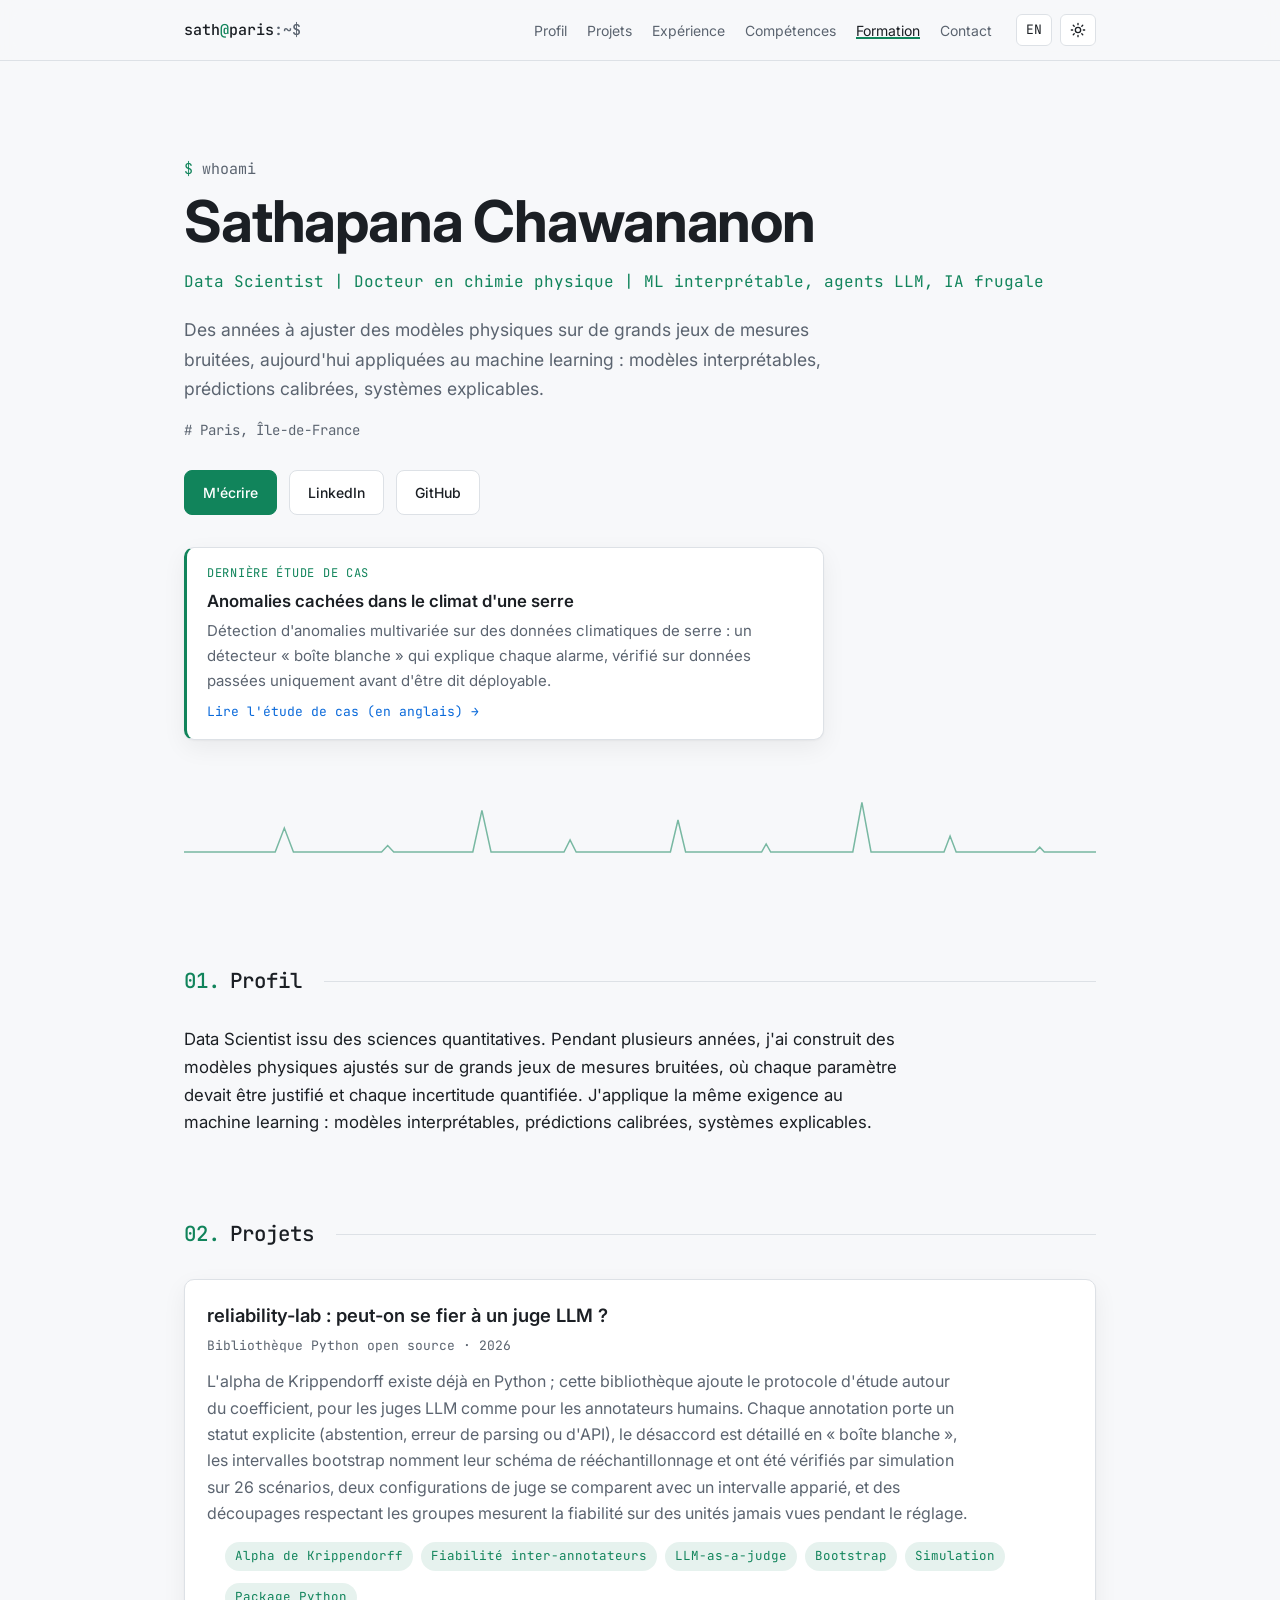
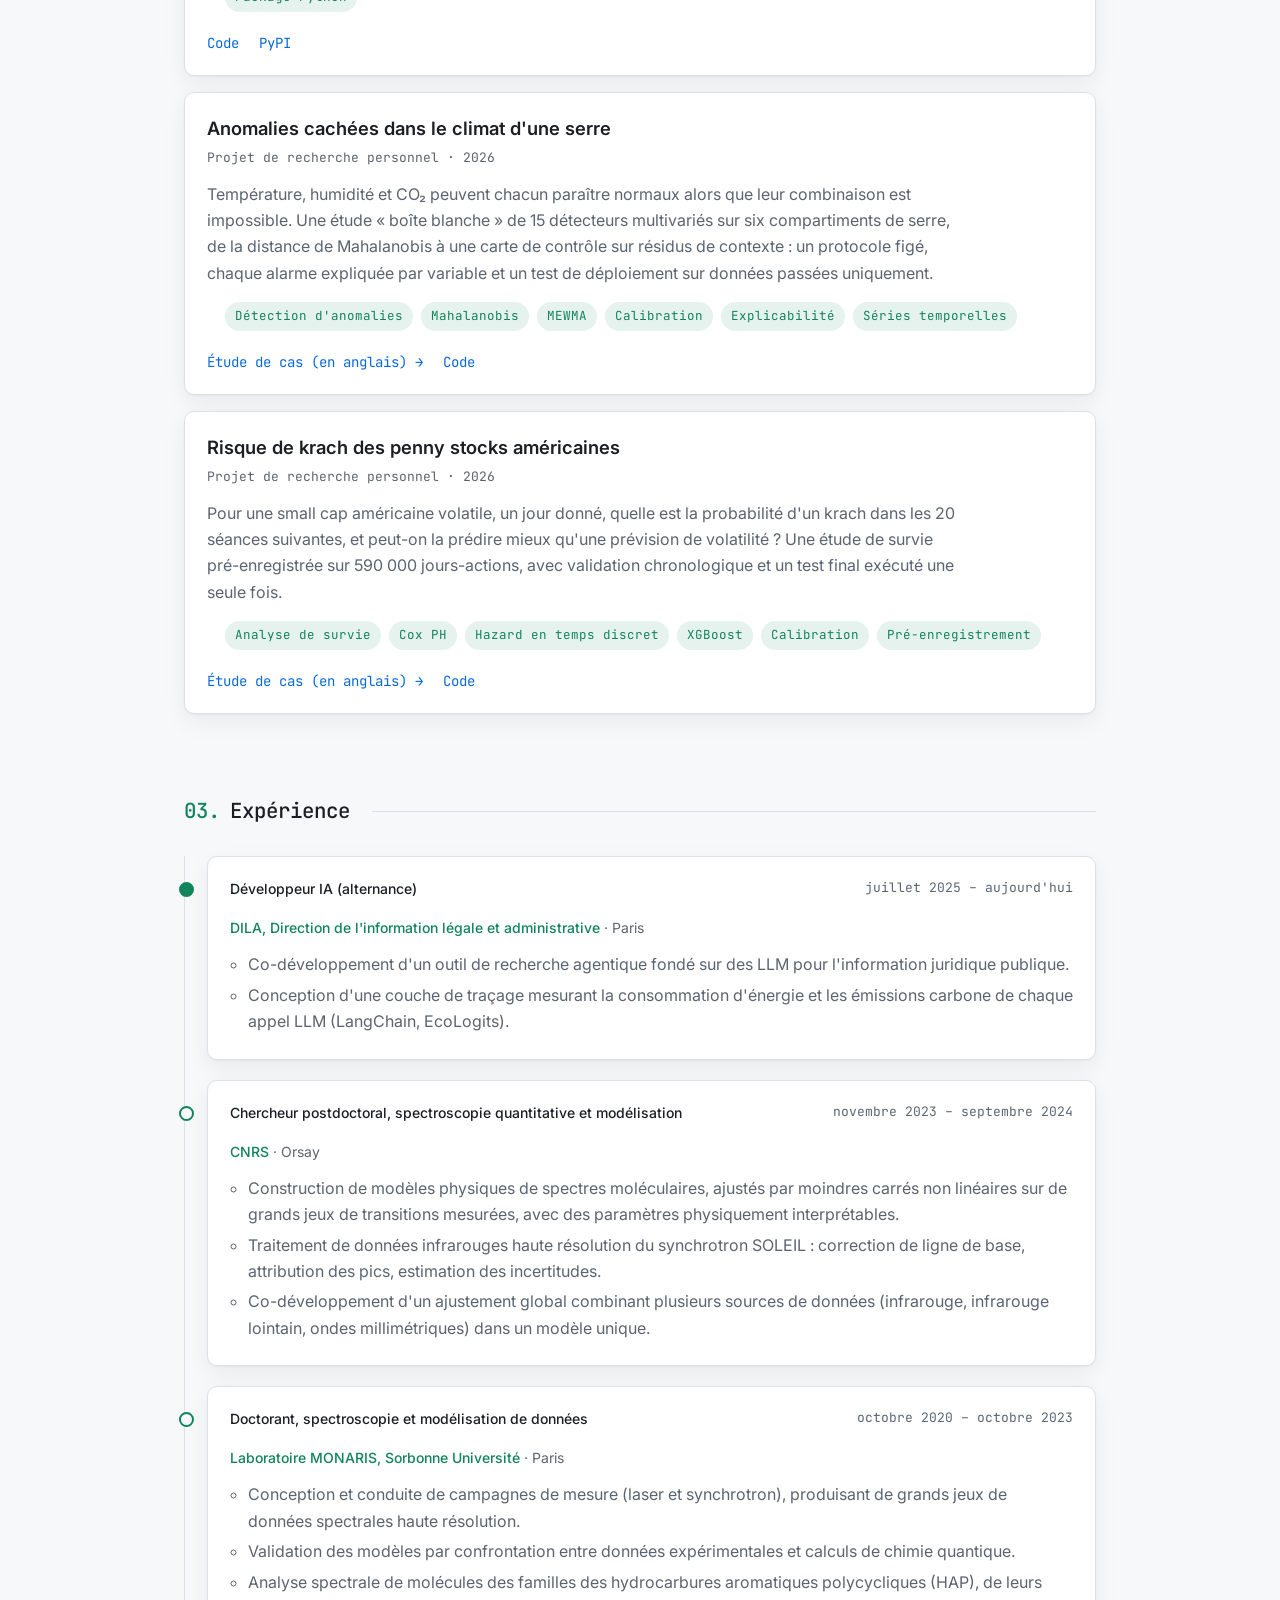
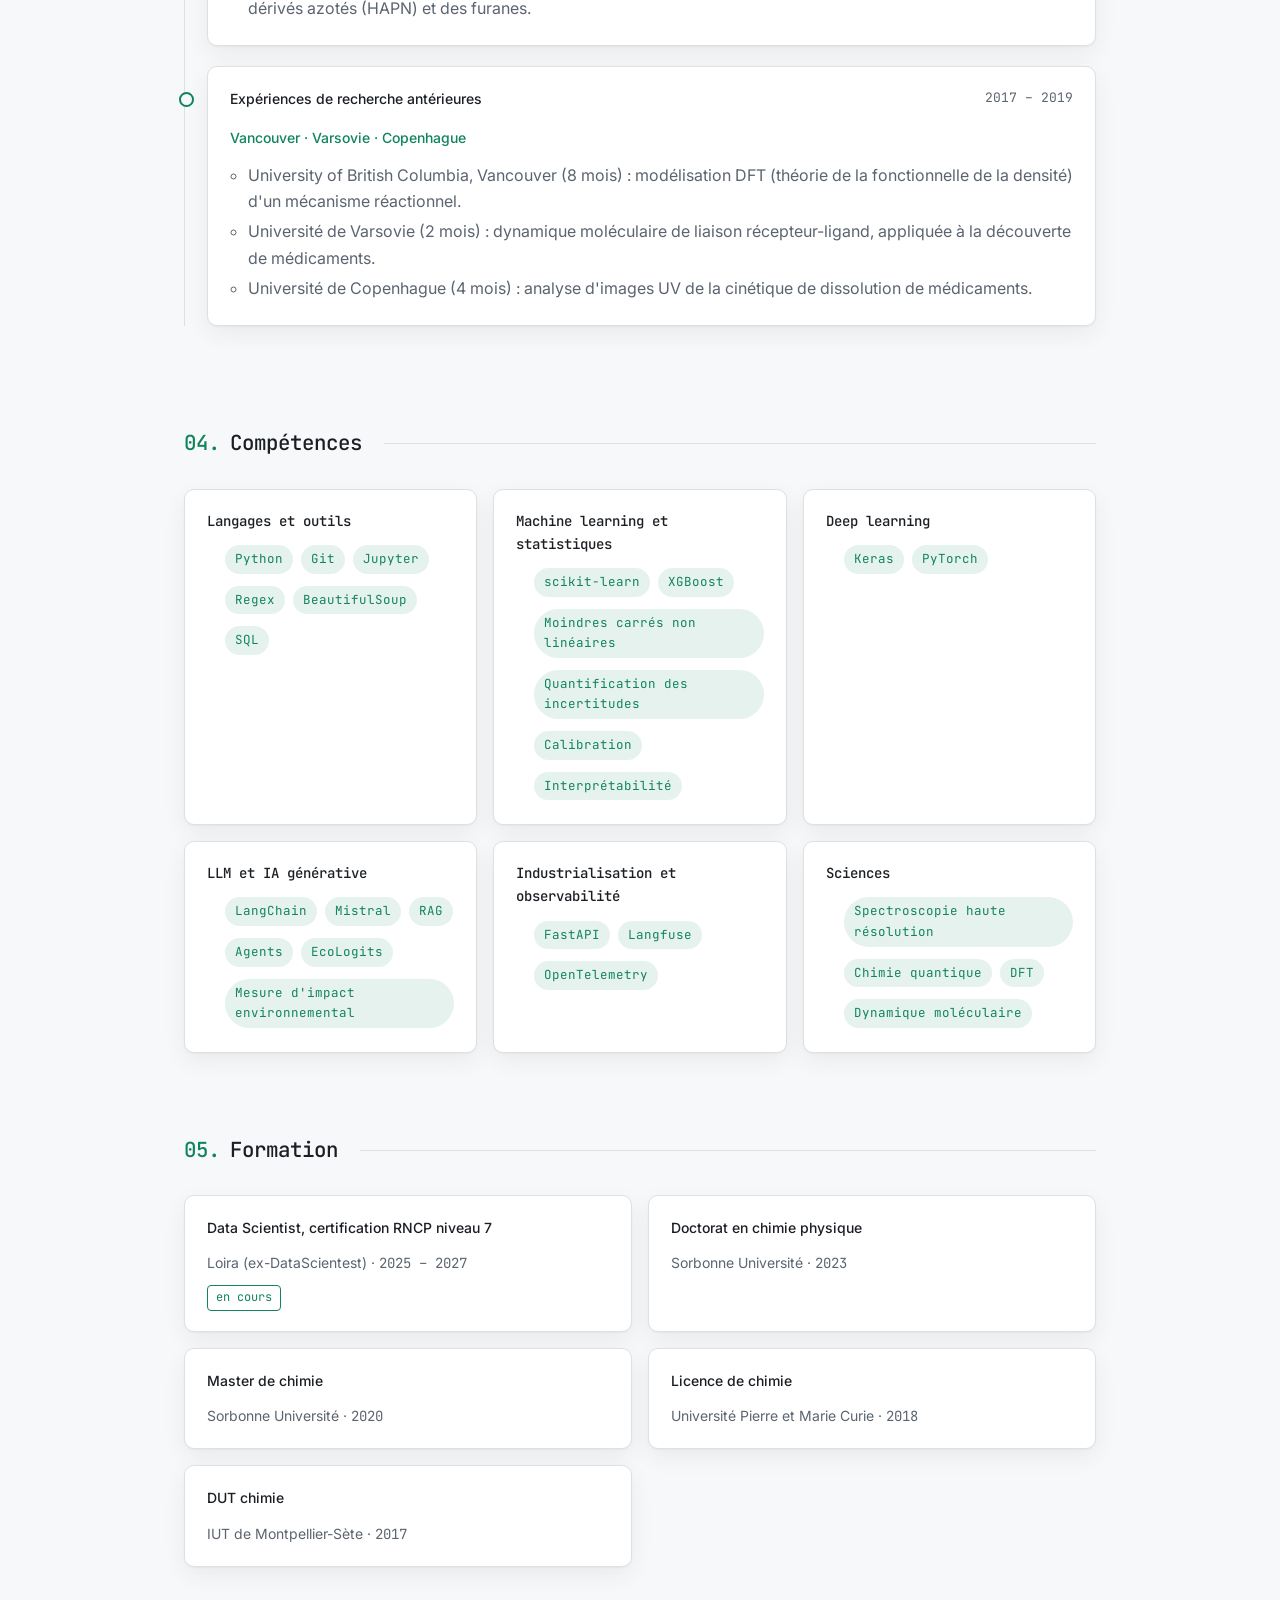
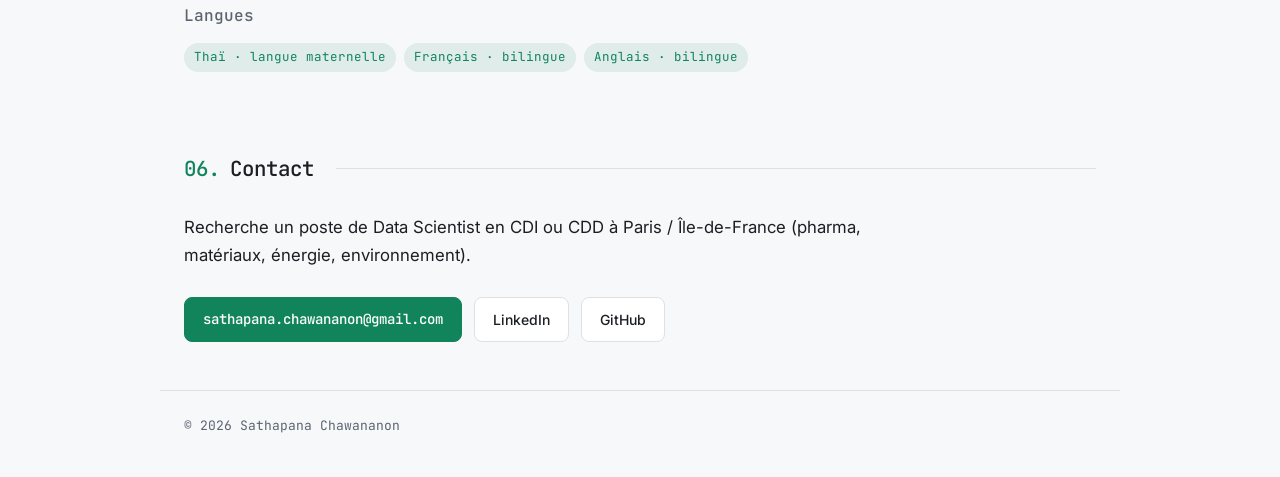
==== fr/index.html @ d1e232a7 "Make portfolio content crawlable Move English and French portfolio content into static HTML pages, a" ====
<!doctype html>
<html lang="fr">
<head>
  <!-- Google tag (gtag.js) -->
  <script async src="https://www.googletagmanager.com/gtag/js?id=G-58VS90ZMV5"></script>
  <script>
    window.dataLayer = window.dataLayer || [];
    function gtag(){dataLayer.push(arguments);}
    gtag('js', new Date());
    gtag('config', 'G-58VS90ZMV5');
  </script>
  <meta charset="utf-8">
  <meta name="viewport" content="width=device-width, initial-scale=1">
  <title>Sathapana Chawananon</title>
  <meta name="description" content="Sathapana Chawananon : Data Scientist, docteur en chimie physique. ML interprétable, agents LLM, IA frugale. Paris, France.">
  <link rel="canonical" href="https://sathapana.github.io/fr/">
  <link rel="alternate" hreflang="en" href="https://sathapana.github.io/">
  <link rel="alternate" hreflang="fr" href="https://sathapana.github.io/fr/">
  <link rel="alternate" hreflang="x-default" href="https://sathapana.github.io/">
  <meta property="og:type" content="profile">
  <meta property="og:site_name" content="Sathapana Chawananon">
  <meta property="og:title" content="Sathapana Chawananon · Data Scientist">
  <meta property="og:description" content="Sathapana Chawananon : Data Scientist, docteur en chimie physique. ML interprétable, agents LLM, IA frugale. Paris, France.">
  <meta property="og:url" content="https://sathapana.github.io/fr/">
  <meta property="og:locale" content="fr_FR">
  <meta property="og:locale:alternate" content="en_US">
  <meta name="twitter:card" content="summary">
  <script type="application/ld+json">
  {
    "@context": "https://schema.org",
    "@type": "Person",
    "name": "Sathapana Chawananon",
    "jobTitle": "Data Scientist",
    "url": "https://sathapana.github.io/",
    "email": "mailto:sathapana.chawananon@gmail.com",
    "address": { "@type": "PostalAddress", "addressLocality": "Paris", "addressRegion": "Île-de-France", "addressCountry": "FR" },
    "alumniOf": { "@type": "CollegeOrUniversity", "name": "Sorbonne University" },
    "knowsLanguage": ["th", "fr", "en"],
    "knowsAbout": ["Interpretable machine learning", "LLM agents", "Green AI", "Anomaly detection", "Survival analysis", "Uncertainty quantification", "High-resolution spectroscopy"],
    "sameAs": ["https://www.linkedin.com/in/sathapana-chawananon", "https://github.com/Sathapana"]
  }
  </script>
  <link rel="preconnect" href="https://fonts.googleapis.com">
  <link rel="preconnect" href="https://fonts.gstatic.com" crossorigin>
  <link href="https://fonts.googleapis.com/css2?family=Inter:wght@400;500;600;700&family=JetBrains+Mono:wght@400;500&display=swap" rel="stylesheet">
  <link rel="stylesheet" href="../assets/css/style.css">
  <script>
    // Apply the saved theme before first paint to avoid a flash.
    try { var t = localStorage.getItem("theme"); if (t) document.documentElement.dataset.theme = t; } catch (e) {}
  </script>
</head>
<body>
  <header class="topbar">
    <nav class="nav container">
      <a class="brand mono" href="#top">sath<span class="accent">@</span>paris<span class="dim">:~$</span></a>
      <ul class="nav-links">
        <li><a href="#about">Profil</a></li>
        <li><a href="#projects">Projets</a></li>
        <li><a href="#experience">Expérience</a></li>
        <li><a href="#skills">Compétences</a></li>
        <li><a href="#education">Formation</a></li>
        <li><a href="#contact">Contact</a></li>
      </ul>
      <div class="toggles">
        <a class="toggle mono" id="lang-toggle" href="../" hreflang="en" lang="en" aria-label="Switch to English">EN</a>
        <button class="toggle" id="theme-toggle" type="button" aria-label="Changer de thème de couleur">
          <svg class="icon-sun" viewBox="0 0 24 24" aria-hidden="true"><circle cx="12" cy="12" r="4"/><path d="M12 2v2M12 20v2M4.9 4.9l1.4 1.4M17.7 17.7l1.4 1.4M2 12h2M20 12h2M4.9 19.1l1.4-1.4M17.7 6.3l1.4-1.4"/></svg>
          <svg class="icon-moon" viewBox="0 0 24 24" aria-hidden="true"><path d="M21 12.8A9 9 0 1 1 11.2 3a7 7 0 0 0 9.8 9.8z"/></svg>
        </button>
      </div>
    </nav>
  </header>

  <main id="top">
    <section class="hero container">
      <p class="prompt mono"><span class="accent">$</span> whoami</p>
      <h1>Sathapana Chawananon</h1>
      <p class="headline mono">Data Scientist | Docteur en chimie physique | ML interprétable, agents LLM, IA frugale</p>
      <p class="pitch">Des années à ajuster des modèles physiques sur de grands jeux de mesures bruitées, aujourd'hui appliquées au machine learning : modèles interprétables, prédictions calibrées, systèmes explicables.</p>
      <p class="location mono"><span class="dim">#</span> <span>Paris, Île-de-France</span></p>
      <div class="cta">
        <a class="btn btn-primary" href="mailto:sathapana.chawananon@gmail.com">M'écrire</a>
        <a class="btn" href="https://www.linkedin.com/in/sathapana-chawananon" target="_blank" rel="noopener">LinkedIn</a>
        <a class="btn" href="https://github.com/Sathapana" target="_blank" rel="noopener">GitHub</a>
      </div>
      <a class="featured card" href="../projects/greenhouse-anomaly-detection/">
        <span class="featured-label mono">Dernière étude de cas</span>
        <span class="featured-title">Anomalies cachées dans le climat d'une serre</span>
        <span class="featured-desc">Détection d'anomalies multivariée sur des données climatiques de serre : un détecteur « boîte blanche » qui explique chaque alarme, vérifié sur données passées uniquement avant d'être dit déployable.</span>
        <span class="featured-more mono">Lire l'étude de cas (en anglais) →</span>
      </a>
      <svg class="spectrum" viewBox="0 0 600 80" preserveAspectRatio="none" aria-hidden="true">
        <path d="M0 70 L60 70 L66 40 L72 70 L130 70 L134 62 L138 70 L190 70 L196 18 L202 70 L250 70 L254 55 L258 70 L320 70 L325 30 L330 70 L380 70 L383 60 L386 70 L440 70 L446 8 L452 70 L500 70 L504 50 L508 70 L560 70 L563 64 L566 70 L600 70"/>
      </svg>
    </section>

    <section id="about" class="section container">
      <h2 class="section-title mono"><span class="accent">01.</span> <span>Profil</span></h2>
      <p class="about-text">Data Scientist issu des sciences quantitatives. Pendant plusieurs années, j'ai construit des modèles physiques ajustés sur de grands jeux de mesures bruitées, où chaque paramètre devait être justifié et chaque incertitude quantifiée. J'applique la même exigence au machine learning : modèles interprétables, prédictions calibrées, systèmes explicables.</p>
    </section>

    <!-- A project without a case study page links its title to the repository instead. -->
    <section id="projects" class="section container">
      <h2 class="section-title mono"><span class="accent">02.</span> <span>Projets</span></h2>
      <div class="grid grid-2" id="projects-list">
        <article class="card project-card">
          <h3 class="project-title"><a href="https://github.com/Sathapana/reliability-lab" target="_blank" rel="noopener">reliability-lab : peut-on se fier à un juge LLM ?</a></h3>
          <p class="project-meta mono">Bibliothèque Python open source · 2026</p>
          <p class="project-summary">L'alpha de Krippendorff existe déjà en Python ; cette bibliothèque ajoute le protocole d'étude autour du coefficient, pour les juges LLM comme pour les annotateurs humains. Chaque annotation porte un statut explicite (abstention, erreur de parsing ou d'API), le désaccord est détaillé en « boîte blanche », les intervalles bootstrap nomment leur schéma de rééchantillonnage et ont été vérifiés par simulation sur 26 scénarios, deux configurations de juge se comparent avec un intervalle apparié, et des découpages respectant les groupes mesurent la fiabilité sur des unités jamais vues pendant le réglage.</p>
          <ul class="chips">
            <li class="chip">Alpha de Krippendorff</li>
            <li class="chip">Fiabilité inter-annotateurs</li>
            <li class="chip">LLM-as-a-judge</li>
            <li class="chip">Bootstrap</li>
            <li class="chip">Simulation</li>
            <li class="chip">Package Python</li>
          </ul>
          <p class="project-links mono">
            <a href="https://github.com/Sathapana/reliability-lab" target="_blank" rel="noopener">Code</a>
            <a href="https://pypi.org/project/reliability-lab/" target="_blank" rel="noopener">PyPI</a>
          </p>
        </article>
        <article class="card project-card">
          <h3 class="project-title"><a href="../projects/greenhouse-anomaly-detection/">Anomalies cachées dans le climat d'une serre</a></h3>
          <p class="project-meta mono">Projet de recherche personnel · 2026</p>
          <p class="project-summary">Température, humidité et CO₂ peuvent chacun paraître normaux alors que leur combinaison est impossible. Une étude « boîte blanche » de 15 détecteurs multivariés sur six compartiments de serre, de la distance de Mahalanobis à une carte de contrôle sur résidus de contexte : un protocole figé, chaque alarme expliquée par variable et un test de déploiement sur données passées uniquement.</p>
          <ul class="chips">
            <li class="chip">Détection d'anomalies</li>
            <li class="chip">Mahalanobis</li>
            <li class="chip">MEWMA</li>
            <li class="chip">Calibration</li>
            <li class="chip">Explicabilité</li>
            <li class="chip">Séries temporelles</li>
          </ul>
          <p class="project-links mono">
            <a href="../projects/greenhouse-anomaly-detection/">Étude de cas (en anglais) →</a>
            <a href="https://github.com/Sathapana/Greenhouse_Plant_Growth" target="_blank" rel="noopener">Code</a>
          </p>
        </article>
        <article class="card project-card">
          <h3 class="project-title"><a href="../projects/penny-stock-survival/">Risque de krach des penny stocks américaines</a></h3>
          <p class="project-meta mono">Projet de recherche personnel · 2026</p>
          <p class="project-summary">Pour une small cap américaine volatile, un jour donné, quelle est la probabilité d'un krach dans les 20 séances suivantes, et peut-on la prédire mieux qu'une prévision de volatilité ? Une étude de survie pré-enregistrée sur 590 000 jours-actions, avec validation chronologique et un test final exécuté une seule fois.</p>
          <ul class="chips">
            <li class="chip">Analyse de survie</li>
            <li class="chip">Cox PH</li>
            <li class="chip">Hazard en temps discret</li>
            <li class="chip">XGBoost</li>
            <li class="chip">Calibration</li>
            <li class="chip">Pré-enregistrement</li>
          </ul>
          <p class="project-links mono">
            <a href="../projects/penny-stock-survival/">Étude de cas (en anglais) →</a>
            <a href="https://github.com/Sathapana/PennyStock_survival" target="_blank" rel="noopener">Code</a>
          </p>
        </article>
      </div>
    </section>

    <section id="experience" class="section container">
      <h2 class="section-title mono"><span class="accent">03.</span> <span>Expérience</span></h2>
      <ol class="timeline" id="experience-list">
        <li class="current">
          <article class="card">
            <div class="job-head">
              <h3 class="job-title">Développeur IA (alternance)</h3>
              <span class="job-meta mono">juillet 2025 – aujourd'hui</span>
            </div>
            <p class="job-org">DILA, Direction de l'information légale et administrative<span class="job-place"> · Paris</span></p>
            <ul>
              <li>Co-développement d'un outil de recherche agentique fondé sur des LLM pour l'information juridique publique.</li>
              <li>Conception d'une couche de traçage mesurant la consommation d'énergie et les émissions carbone de chaque appel LLM (LangChain, EcoLogits).</li>
            </ul>
          </article>
        </li>
        <li>
          <article class="card">
            <div class="job-head">
              <h3 class="job-title">Chercheur postdoctoral, spectroscopie quantitative et modélisation</h3>
              <span class="job-meta mono">novembre 2023 – septembre 2024</span>
            </div>
            <p class="job-org">CNRS<span class="job-place"> · Orsay</span></p>
            <ul>
              <li>Construction de modèles physiques de spectres moléculaires, ajustés par moindres carrés non linéaires sur de grands jeux de transitions mesurées, avec des paramètres physiquement interprétables.</li>
              <li>Traitement de données infrarouges haute résolution du synchrotron SOLEIL : correction de ligne de base, attribution des pics, estimation des incertitudes.</li>
              <li>Co-développement d'un ajustement global combinant plusieurs sources de données (infrarouge, infrarouge lointain, ondes millimétriques) dans un modèle unique.</li>
            </ul>
          </article>
        </li>
        <li>
          <article class="card">
            <div class="job-head">
              <h3 class="job-title">Doctorant, spectroscopie et modélisation de données</h3>
              <span class="job-meta mono">octobre 2020 – octobre 2023</span>
            </div>
            <p class="job-org">Laboratoire MONARIS, Sorbonne Université<span class="job-place"> · Paris</span></p>
            <ul>
              <li>Conception et conduite de campagnes de mesure (laser et synchrotron), produisant de grands jeux de données spectrales haute résolution.</li>
              <li>Validation des modèles par confrontation entre données expérimentales et calculs de chimie quantique.</li>
              <li>Analyse spectrale de molécules des familles des hydrocarbures aromatiques polycycliques (HAP), de leurs dérivés azotés (HAPN) et des furanes.</li>
            </ul>
          </article>
        </li>
        <li>
          <article class="card">
            <div class="job-head">
              <h3 class="job-title">Expériences de recherche antérieures</h3>
              <span class="job-meta mono">2017 – 2019</span>
            </div>
            <p class="job-org">Vancouver · Varsovie · Copenhague</p>
            <ul>
              <li>University of British Columbia, Vancouver (8 mois) : modélisation DFT (théorie de la fonctionnelle de la densité) d'un mécanisme réactionnel.</li>
              <li>Université de Varsovie (2 mois) : dynamique moléculaire de liaison récepteur-ligand, appliquée à la découverte de médicaments.</li>
              <li>Université de Copenhague (4 mois) : analyse d'images UV de la cinétique de dissolution de médicaments.</li>
            </ul>
          </article>
        </li>
      </ol>
    </section>

    <section id="skills" class="section container">
      <h2 class="section-title mono"><span class="accent">04.</span> <span>Compétences</span></h2>
      <div class="grid" id="skills-grid">
        <article class="card">
          <h3 class="mono">Langages et outils</h3>
          <ul class="chips">
            <li class="chip">Python</li>
            <li class="chip">Git</li>
            <li class="chip">Jupyter</li>
            <li class="chip">Regex</li>
            <li class="chip">BeautifulSoup</li>
            <li class="chip">SQL</li>
          </ul>
        </article>
        <article class="card">
          <h3 class="mono">Machine learning et statistiques</h3>
          <ul class="chips">
            <li class="chip">scikit-learn</li>
            <li class="chip">XGBoost</li>
            <li class="chip">Moindres carrés non linéaires</li>
            <li class="chip">Quantification des incertitudes</li>
            <li class="chip">Calibration</li>
            <li class="chip">Interprétabilité</li>
          </ul>
        </article>
        <article class="card">
          <h3 class="mono">Deep learning</h3>
          <ul class="chips">
            <li class="chip">Keras</li>
            <li class="chip">PyTorch</li>
          </ul>
        </article>
        <article class="card">
          <h3 class="mono">LLM et IA générative</h3>
          <ul class="chips">
            <li class="chip">LangChain</li>
            <li class="chip">Mistral</li>
            <li class="chip">RAG</li>
            <li class="chip">Agents</li>
            <li class="chip">EcoLogits</li>
            <li class="chip">Mesure d'impact environnemental</li>
          </ul>
        </article>
        <article class="card">
          <h3 class="mono">Industrialisation et observabilité</h3>
          <ul class="chips">
            <li class="chip">FastAPI</li>
            <li class="chip">Langfuse</li>
            <li class="chip">OpenTelemetry</li>
          </ul>
        </article>
        <article class="card">
          <h3 class="mono">Sciences</h3>
          <ul class="chips">
            <li class="chip">Spectroscopie haute résolution</li>
            <li class="chip">Chimie quantique</li>
            <li class="chip">DFT</li>
            <li class="chip">Dynamique moléculaire</li>
          </ul>
        </article>
      </div>
    </section>

    <section id="education" class="section container">
      <h2 class="section-title mono"><span class="accent">05.</span> <span>Formation</span></h2>
      <div class="grid grid-2" id="education-list">
        <article class="card">
          <h3 class="edu-title">Data Scientist, certification RNCP niveau 7</h3>
          <p class="edu-meta">Loira (ex-DataScientest) · <span class="mono">2025 – 2027</span></p>
          <span class="badge mono">en cours</span>
        </article>
        <article class="card">
          <h3 class="edu-title">Doctorat en chimie physique</h3>
          <p class="edu-meta">Sorbonne Université · <span class="mono">2023</span></p>
        </article>
        <article class="card">
          <h3 class="edu-title">Master de chimie</h3>
          <p class="edu-meta">Sorbonne Université · <span class="mono">2020</span></p>
        </article>
        <article class="card">
          <h3 class="edu-title">Licence de chimie</h3>
          <p class="edu-meta">Université Pierre et Marie Curie · <span class="mono">2018</span></p>
        </article>
        <article class="card">
          <h3 class="edu-title">DUT chimie</h3>
          <p class="edu-meta">IUT de Montpellier-Sète · <span class="mono">2017</span></p>
        </article>
      </div>
      <h3 class="subtitle mono">Langues</h3>
      <ul class="chips" id="languages-list">
        <li class="chip">Thaï · langue maternelle</li>
        <li class="chip">Français · bilingue</li>
        <li class="chip">Anglais · bilingue</li>
      </ul>
    </section>

    <section id="contact" class="section container contact">
      <h2 class="section-title mono"><span class="accent">06.</span> <span>Contact</span></h2>
      <p class="contact-text">Recherche un poste de Data Scientist en CDI ou CDD à Paris / Île-de-France (pharma, matériaux, énergie, environnement).</p>
      <div class="cta">
        <a class="btn btn-primary mono" href="mailto:sathapana.chawananon@gmail.com">sathapana.chawananon@gmail.com</a>
        <a class="btn" href="https://www.linkedin.com/in/sathapana-chawananon" target="_blank" rel="noopener">LinkedIn</a>
        <a class="btn" href="https://github.com/Sathapana" target="_blank" rel="noopener">GitHub</a>
      </div>
    </section>
  </main>

  <footer class="footer container mono">
    <span>© <span id="year">2026</span> Sathapana Chawananon</span>
  </footer>

  <script src="../assets/js/main.js"></script>
</body>
</html>
---- assets/css/style.css ----
/* Colour tokens: dark by default, light via system preference or data-theme override. */
:root {
  --bg: #0d1117;
  --bg-elev: #161b22;
  --border: #2a313c;
  --text: #e6edf3;
  --text-dim: #8b949e;
  --accent: #3fb68b;
  --accent-2: #58a6ff;
  --accent-soft: rgba(63, 182, 139, 0.12);
  --shadow: 0 1px 0 rgba(255, 255, 255, 0.03), 0 8px 24px rgba(0, 0, 0, 0.25);
  color-scheme: dark;
}

@media (prefers-color-scheme: light) {
  :root:not([data-theme="dark"]) {
    --bg: #f7f8fa;
    --bg-elev: #ffffff;
    --border: #dde1e6;
    --text: #1b1f24;
    --text-dim: #5b6470;
    --accent: #11845b;
    --accent-2: #0969da;
    --accent-soft: rgba(17, 132, 91, 0.1);
    --shadow: 0 1px 2px rgba(0, 0, 0, 0.04), 0 8px 24px rgba(0, 0, 0, 0.06);
    color-scheme: light;
  }
}

:root[data-theme="light"] {
  --bg: #f7f8fa;
  --bg-elev: #ffffff;
  --border: #dde1e6;
  --text: #1b1f24;
  --text-dim: #5b6470;
  --accent: #11845b;
  --accent-2: #0969da;
  --accent-soft: rgba(17, 132, 91, 0.1);
  --shadow: 0 1px 2px rgba(0, 0, 0, 0.04), 0 8px 24px rgba(0, 0, 0, 0.06);
  color-scheme: light;
}

* { box-sizing: border-box; }

html { scroll-behavior: smooth; scroll-padding-top: 72px; }

body {
  margin: 0;
  background: var(--bg);
  color: var(--text);
  font-family: "Inter", system-ui, -apple-system, "Segoe UI", sans-serif;
  font-size: 16px;
  line-height: 1.65;
  -webkit-font-smoothing: antialiased;
  overflow-x: hidden;
}

a { color: var(--accent-2); text-decoration: none; }
a:hover { text-decoration: underline; }

.mono { font-family: "JetBrains Mono", ui-monospace, "SFMono-Regular", Consolas, monospace; }
.accent { color: var(--accent); }
.dim { color: var(--text-dim); }

.container {
  width: 100%;
  max-width: 960px;
  margin: 0 auto;
  padding: 0 24px;
}

/* Top bar */
.topbar {
  position: sticky;
  top: 0;
  z-index: 10;
  background: color-mix(in srgb, var(--bg) 85%, transparent);
  backdrop-filter: blur(10px);
  border-bottom: 1px solid var(--border);
}

.nav {
  display: flex;
  align-items: center;
  gap: 24px;
  height: 60px;
}

.brand { color: var(--text); font-size: 15px; font-weight: 500; white-space: nowrap; }
.brand:hover { text-decoration: none; }

.nav-links {
  display: flex;
  gap: 20px;
  list-style: none;
  margin: 0 0 0 auto;
  padding: 0;
}

.nav-links a { color: var(--text-dim); font-size: 14px; }
.nav-links a:hover,
.nav-links a.active { color: var(--text); text-decoration: none; }
.nav-links a.active { box-shadow: inset 0 -2px 0 var(--accent); }

.toggles { display: flex; gap: 8px; }

.toggle {
  display: inline-flex;
  align-items: center;
  justify-content: center;
  min-width: 36px;
  height: 32px;
  padding: 0 8px;
  border: 1px solid var(--border);
  border-radius: 6px;
  background: var(--bg-elev);
  color: var(--text);
  font-size: 13px;
  cursor: pointer;
}
.toggle:hover { border-color: var(--accent); text-decoration: none; }
.toggle svg { width: 16px; height: 16px; fill: none; stroke: currentColor; stroke-width: 2; stroke-linecap: round; }

.icon-sun { display: none; }
:root[data-theme="light"] .icon-moon { display: none; }
:root[data-theme="light"] .icon-sun { display: block; }
@media (prefers-color-scheme: light) {
  :root:not([data-theme="dark"]) .icon-moon { display: none; }
  :root:not([data-theme="dark"]) .icon-sun { display: block; }
}

/* Hero */
.hero { padding-top: 96px; padding-bottom: 48px; }

.prompt { color: var(--text-dim); margin: 0 0 8px; font-size: 15px; }

h1 {
  margin: 0;
  font-size: clamp(2.2rem, 6vw, 3.6rem);
  line-height: 1.1;
  letter-spacing: -0.02em;
  font-weight: 700;
}

.headline { color: var(--accent); margin: 16px 0 0; font-size: clamp(0.85rem, 2vw, 1rem); }
.pitch { max-width: 640px; color: var(--text-dim); font-size: 1.1rem; margin: 20px 0 0; }
.location { color: var(--text-dim); font-size: 14px; margin: 16px 0 0; }

.cta { display: flex; flex-wrap: wrap; gap: 12px; margin-top: 28px; }

.btn {
  display: inline-flex;
  align-items: center;
  padding: 10px 18px;
  border: 1px solid var(--border);
  border-radius: 8px;
  background: var(--bg-elev);
  color: var(--text);
  font-size: 14px;
  font-weight: 500;
  max-width: 100%;
  overflow-wrap: anywhere;
  transition: border-color 0.15s, transform 0.15s;
}
.btn:hover { border-color: var(--accent); text-decoration: none; transform: translateY(-1px); }
.btn-primary { background: var(--accent); border-color: var(--accent); color: #fff; }
:root:not([data-theme="light"]) .btn-primary { color: #06140e; }
@media (prefers-color-scheme: light) {
  :root:not([data-theme="dark"]) .btn-primary { color: #fff; }
}

/* Featured case study (hero) */
.card.featured { display: flex; flex-direction: column; gap: 4px; max-width: 640px; margin-top: 32px; padding: 16px 20px; border-left: 3px solid var(--accent); color: var(--text); transition: border-color 0.15s, transform 0.15s; }
.card.featured:hover { text-decoration: none; border-color: var(--accent); transform: translateY(-1px); }
.featured-label { font-size: 12px; color: var(--accent); text-transform: uppercase; letter-spacing: 0.06em; }
.featured-title { font-weight: 600; font-size: 1.05rem; }
.featured-desc { color: var(--text-dim); font-size: 15px; }
.featured-more { color: var(--accent-2); font-size: 13px; margin-top: 4px; }

.spectrum { display: block; width: 100%; height: 64px; margin-top: 56px; }
.spectrum path { fill: none; stroke: var(--accent); stroke-width: 1.5; opacity: 0.55; vector-effect: non-scaling-stroke; }

/* Sections */
.section { padding-top: 56px; padding-bottom: 24px; }

.section-title {
  display: flex;
  align-items: center;
  gap: 10px;
  margin: 0 0 28px;
  font-size: 1.3rem;
  font-weight: 500;
}
.section-title::after {
  content: "";
  flex: 1;
  height: 1px;
  background: var(--border);
  margin-left: 12px;
}

.subtitle { font-size: 1rem; font-weight: 500; color: var(--text-dim); margin: 36px 0 14px; }

.about-text, .contact-text { max-width: 720px; margin: 0; font-size: 1.05rem; }

.card {
  background: var(--bg-elev);
  border: 1px solid var(--border);
  border-radius: 10px;
  padding: 20px 22px;
  box-shadow: var(--shadow);
}

/* Experience timeline */
.timeline { list-style: none; margin: 0; padding: 0 0 0 22px; border-left: 1px solid var(--border); }
.timeline > li { position: relative; margin-bottom: 20px; }
.timeline > li::before {
  content: "";
  position: absolute;
  left: -28px;
  top: 26px;
  width: 11px;
  height: 11px;
  border-radius: 50%;
  background: var(--bg);
  border: 2px solid var(--accent);
}
.timeline > li.current::before { background: var(--accent); }

.job-head { display: flex; flex-wrap: wrap; justify-content: space-between; gap: 4px 16px; }
.job-title { margin: 0; font-size: 1.05rem; font-weight: 600; }
.job-meta { font-size: 13px; color: var(--text-dim); white-space: nowrap; }
.job-org { margin: 4px 0 0; color: var(--accent); font-size: 14px; font-weight: 500; }
.job-place { color: var(--text-dim); font-weight: 400; }
.card ul { margin: 12px 0 0; padding-left: 18px; color: var(--text-dim); }
.card li { margin-bottom: 4px; }

/* Grids */
.grid { display: grid; grid-template-columns: repeat(auto-fill, minmax(260px, 1fr)); gap: 16px; }
.grid-2 { grid-template-columns: repeat(auto-fill, minmax(300px, 1fr)); }

.card h3 { margin: 0 0 12px; font-size: 14px; font-weight: 500; color: var(--text); }

.chips { display: flex; flex-wrap: wrap; gap: 8px; list-style: none; margin: 0; padding: 0; }
.chip {
  padding: 4px 10px;
  border-radius: 999px;
  background: var(--accent-soft);
  color: var(--accent);
  font-size: 12.5px;
  font-family: "JetBrains Mono", ui-monospace, Consolas, monospace;
}

/* Projects */
.project-card { grid-column: 1 / -1; transition: border-color 0.15s; }
.project-card:hover { border-color: var(--accent); }
.card h3.project-title { margin: 0; font-size: 1.15rem; font-weight: 600; }
.project-title a { color: var(--text); }
.project-meta { margin: 4px 0 0; color: var(--text-dim); font-size: 13px; }
.project-summary { margin: 12px 0 16px; color: var(--text-dim); max-width: 760px; }
.project-links { display: flex; flex-wrap: wrap; gap: 20px; margin: 16px 0 0; font-size: 14px; }

.edu-title { margin: 0; font-size: 1rem; font-weight: 600; }
.edu-meta { margin: 6px 0 0; color: var(--text-dim); font-size: 14px; }
.badge {
  display: inline-block;
  margin-top: 10px;
  padding: 2px 8px;
  border: 1px solid var(--accent);
  border-radius: 4px;
  color: var(--accent);
  font-size: 12px;
}

.contact { padding-bottom: 48px; }

.footer {
  padding-top: 24px;
  padding-bottom: 40px;
  border-top: 1px solid var(--border);
  color: var(--text-dim);
  font-size: 13px;
}

/* Mobile */
@media (max-width: 760px) {
  .container { padding: 0 16px; }
  .nav-links { display: none; }
  .toggles { margin-left: auto; }
  .hero { padding-top: 56px; }
  .grid, .grid-2 { grid-template-columns: 1fr; }
  .job-meta { white-space: normal; }
}

@media (prefers-reduced-motion: reduce) {
  html { scroll-behavior: auto; }
  .btn { transition: none; }
}
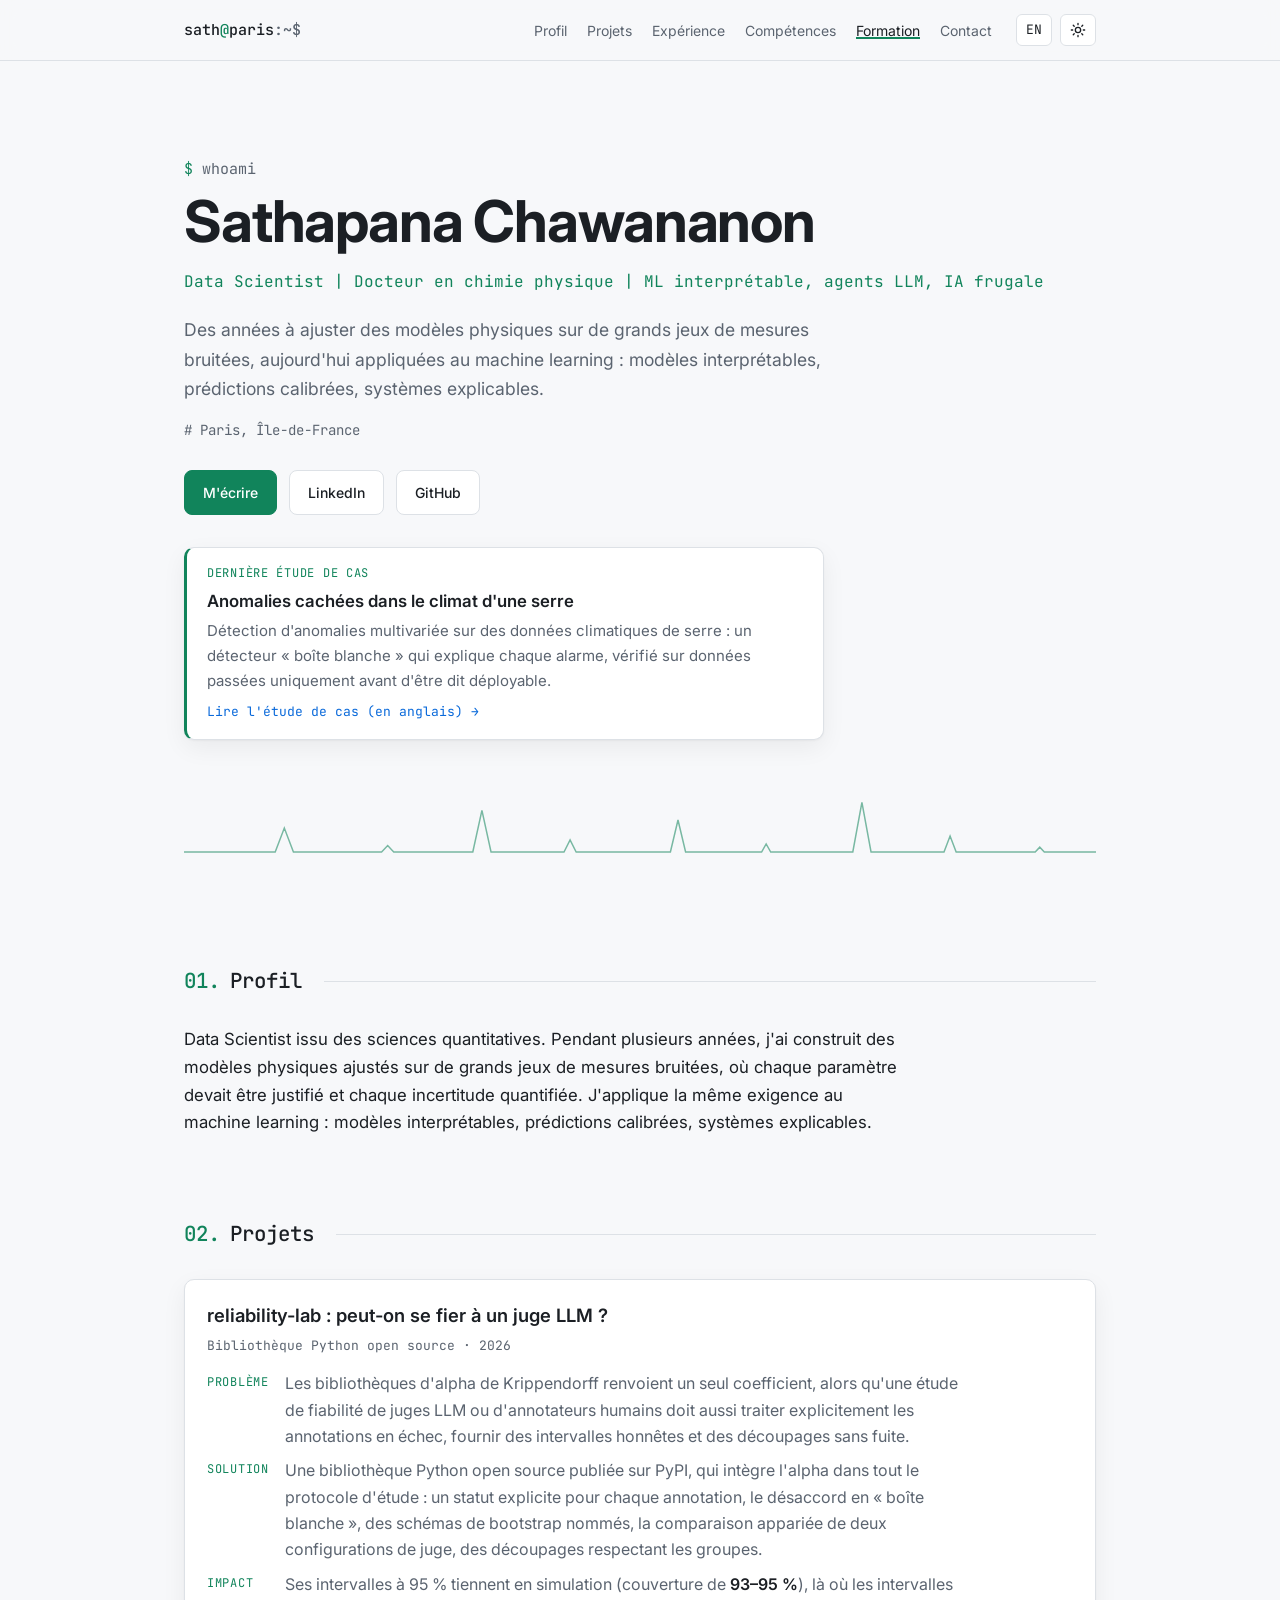
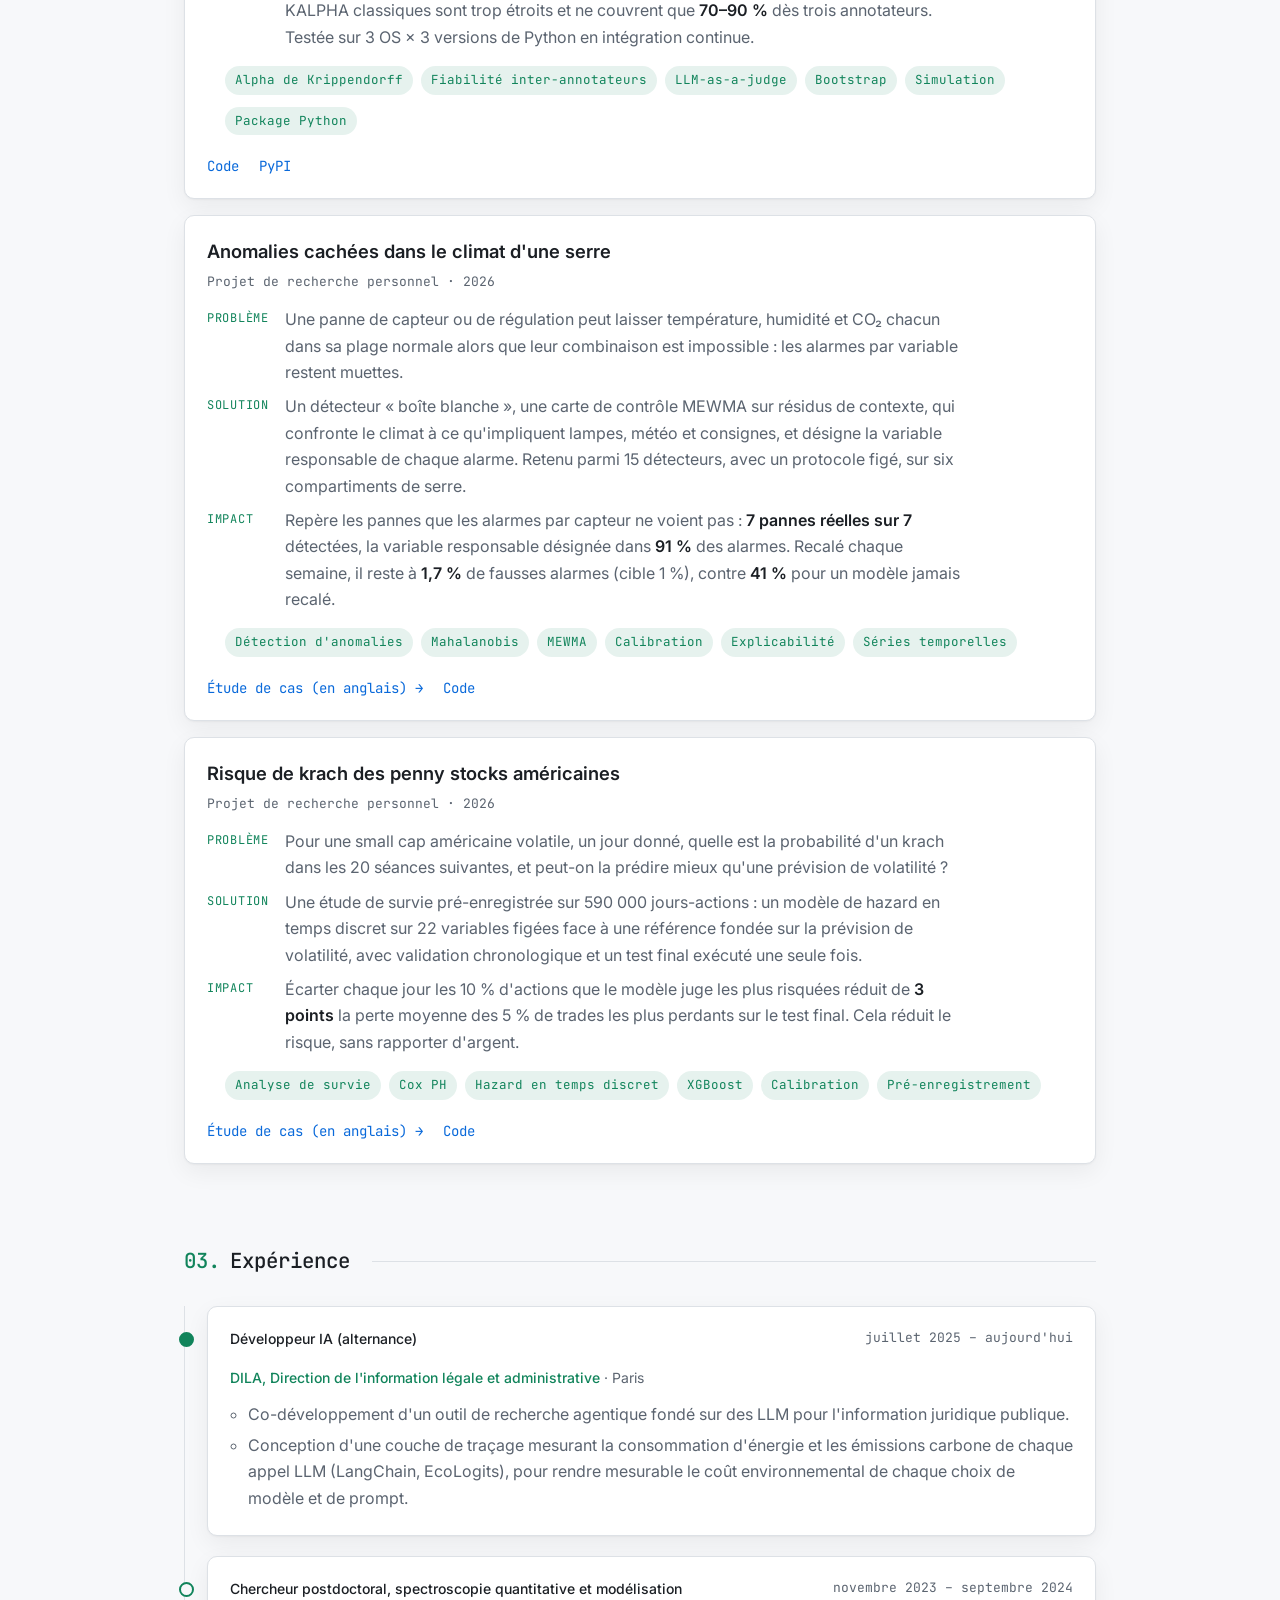
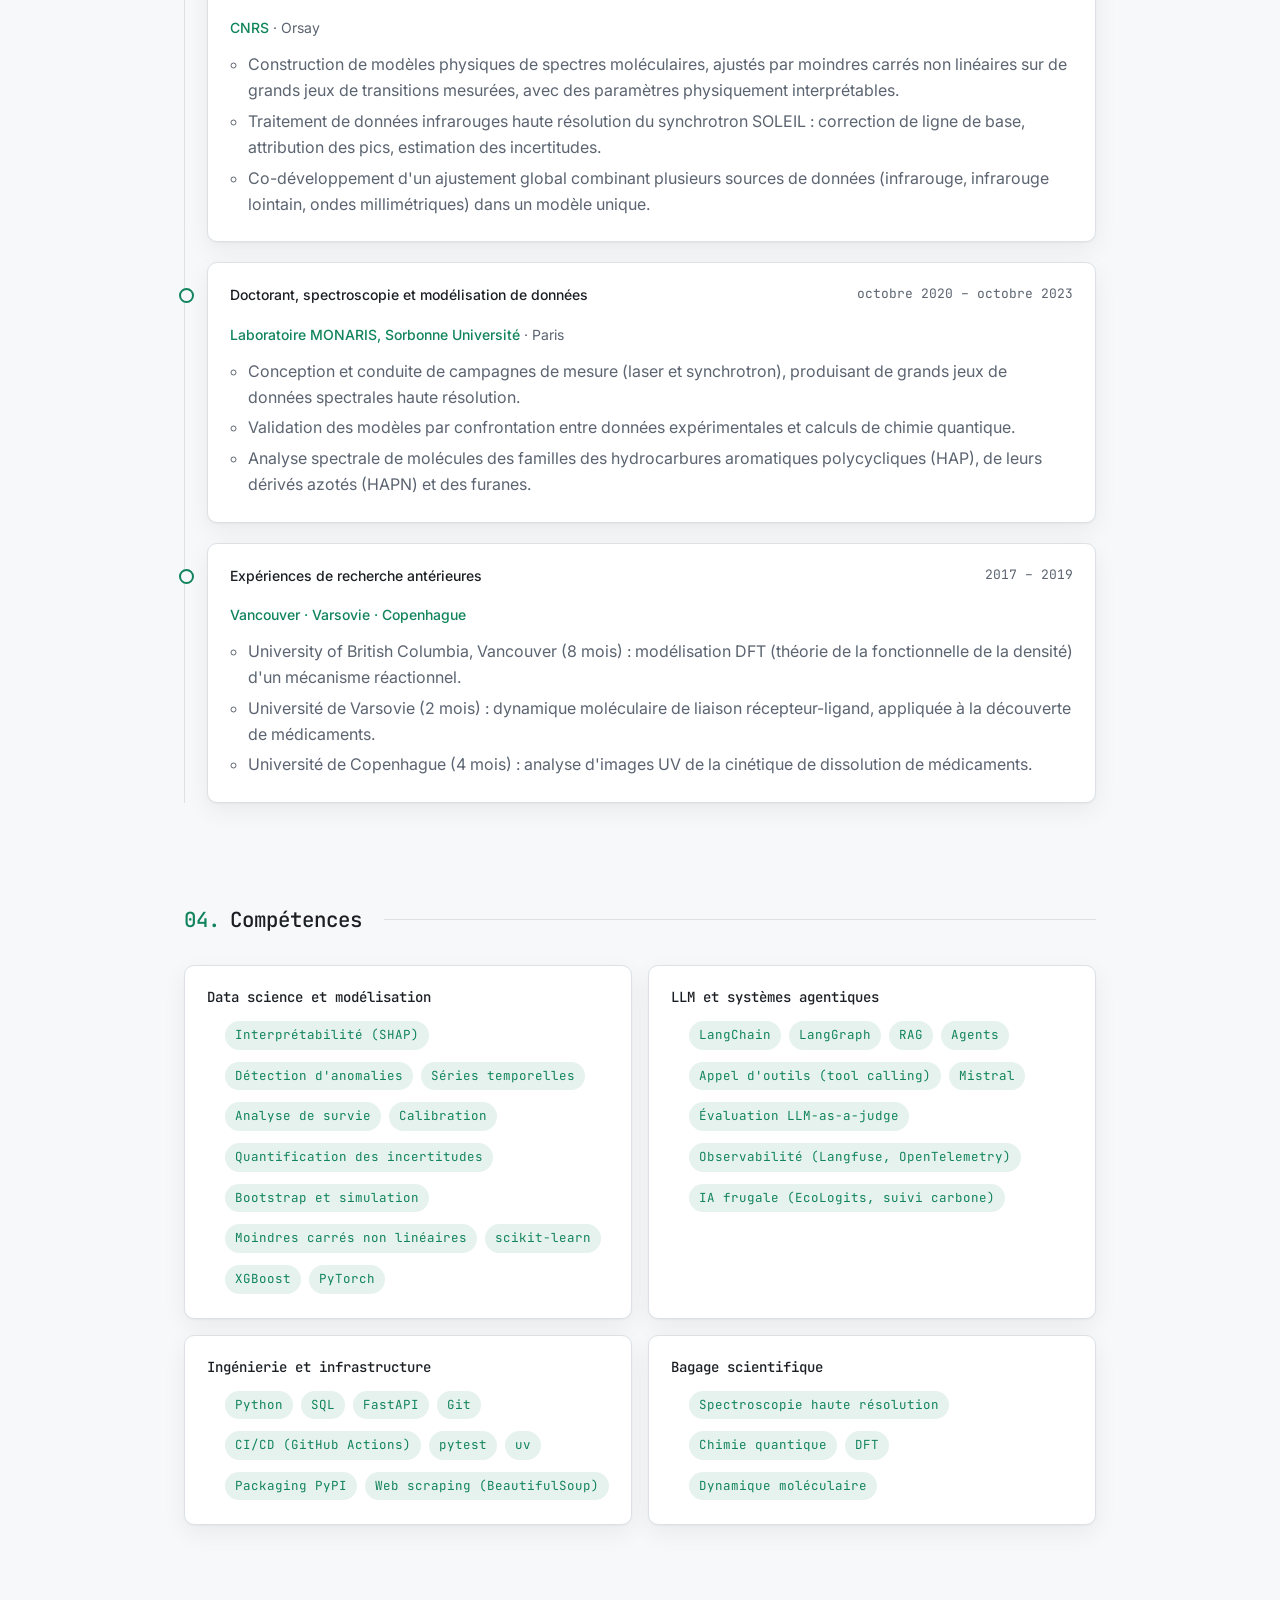
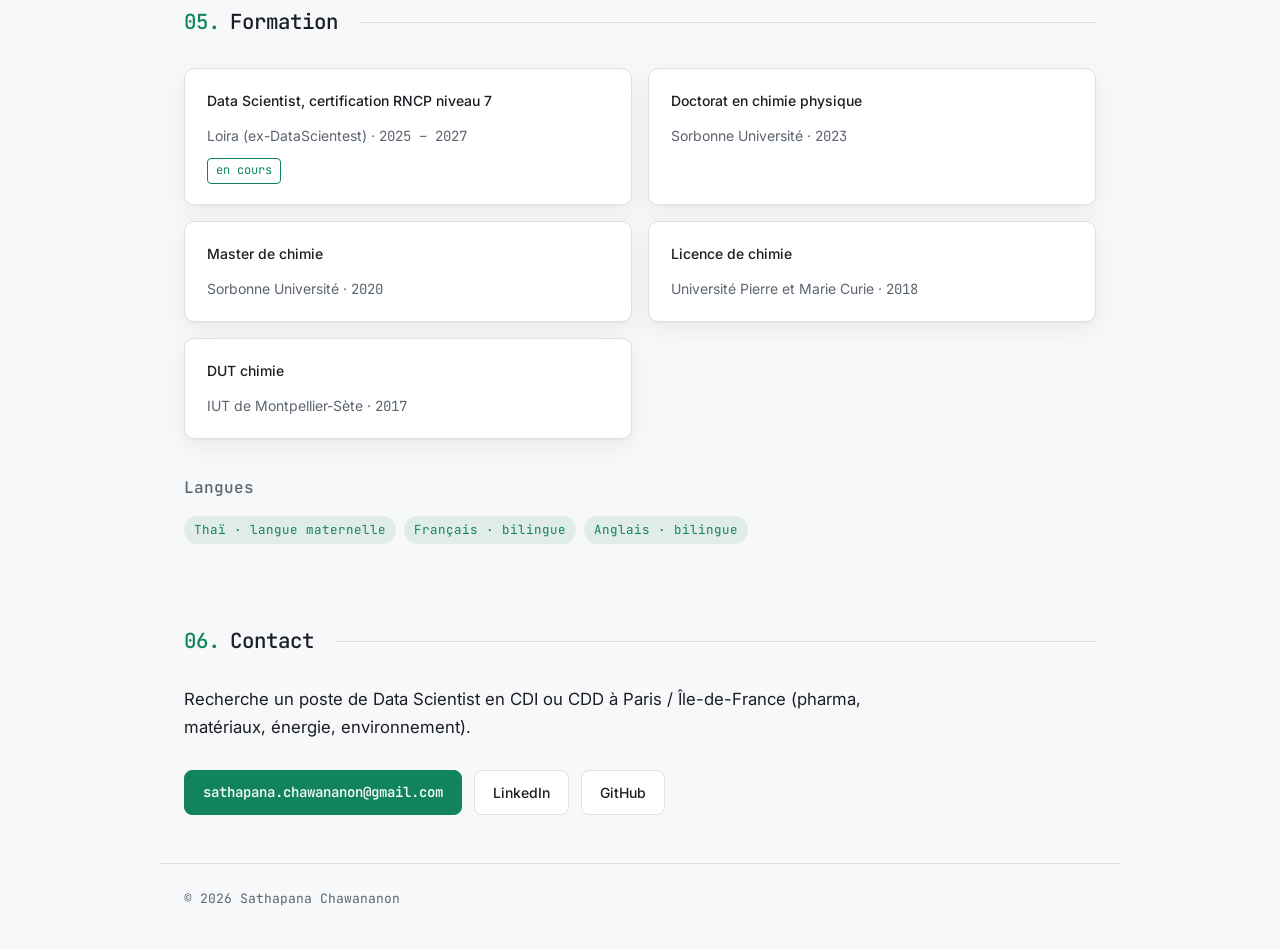
==== commit ff23a0b3: "Add problem-solution-impact project summaries Replace project-card summaries with Problem, Solution " ====
--- a/fr/index.html
+++ b/fr/index.html
@@ -106,7 +106,14 @@
         <article class="card project-card">
           <h3 class="project-title"><a href="https://github.com/Sathapana/reliability-lab" target="_blank" rel="noopener">reliability-lab : peut-on se fier à un juge LLM ?</a></h3>
           <p class="project-meta mono">Bibliothèque Python open source · 2026</p>
-          <p class="project-summary">L'alpha de Krippendorff existe déjà en Python ; cette bibliothèque ajoute le protocole d'étude autour du coefficient, pour les juges LLM comme pour les annotateurs humains. Chaque annotation porte un statut explicite (abstention, erreur de parsing ou d'API), le désaccord est détaillé en « boîte blanche », les intervalles bootstrap nomment leur schéma de rééchantillonnage et ont été vérifiés par simulation sur 26 scénarios, deux configurations de juge se comparent avec un intervalle apparié, et des découpages respectant les groupes mesurent la fiabilité sur des unités jamais vues pendant le réglage.</p>
+          <dl class="psi">
+            <dt class="mono">Problème</dt>
+            <dd>Les bibliothèques d'alpha de Krippendorff renvoient un seul coefficient, alors qu'une étude de fiabilité de juges LLM ou d'annotateurs humains doit aussi traiter explicitement les annotations en échec, fournir des intervalles honnêtes et des découpages sans fuite.</dd>
+            <dt class="mono">Solution</dt>
+            <dd>Une bibliothèque Python open source publiée sur PyPI, qui intègre l'alpha dans tout le protocole d'étude : un statut explicite pour chaque annotation, le désaccord en « boîte blanche », des schémas de bootstrap nommés, la comparaison appariée de deux configurations de juge, des découpages respectant les groupes.</dd>
+            <dt class="mono">Impact</dt>
+            <dd>Ses intervalles à 95 % tiennent en simulation (couverture de <strong>93–95 %</strong>), là où les intervalles KALPHA classiques sont trop étroits et ne couvrent que <strong>70–90 %</strong> dès trois annotateurs. Testée sur 3 OS × 3 versions de Python en intégration continue.</dd>
+          </dl>
           <ul class="chips">
             <li class="chip">Alpha de Krippendorff</li>
             <li class="chip">Fiabilité inter-annotateurs</li>
@@ -123,7 +130,14 @@
         <article class="card project-card">
           <h3 class="project-title"><a href="../projects/greenhouse-anomaly-detection/">Anomalies cachées dans le climat d'une serre</a></h3>
           <p class="project-meta mono">Projet de recherche personnel · 2026</p>
-          <p class="project-summary">Température, humidité et CO₂ peuvent chacun paraître normaux alors que leur combinaison est impossible. Une étude « boîte blanche » de 15 détecteurs multivariés sur six compartiments de serre, de la distance de Mahalanobis à une carte de contrôle sur résidus de contexte : un protocole figé, chaque alarme expliquée par variable et un test de déploiement sur données passées uniquement.</p>
+          <dl class="psi">
+            <dt class="mono">Problème</dt>
+            <dd>Une panne de capteur ou de régulation peut laisser température, humidité et CO₂ chacun dans sa plage normale alors que leur combinaison est impossible : les alarmes par variable restent muettes.</dd>
+            <dt class="mono">Solution</dt>
+            <dd>Un détecteur « boîte blanche », une carte de contrôle MEWMA sur résidus de contexte, qui confronte le climat à ce qu'impliquent lampes, météo et consignes, et désigne la variable responsable de chaque alarme. Retenu parmi 15 détecteurs, avec un protocole figé, sur six compartiments de serre.</dd>
+            <dt class="mono">Impact</dt>
+            <dd>Repère les pannes que les alarmes par capteur ne voient pas : <strong>7 pannes réelles sur 7</strong> détectées, la variable responsable désignée dans <strong>91 %</strong> des alarmes. Recalé chaque semaine, il reste à <strong>1,7 %</strong> de fausses alarmes (cible 1 %), contre <strong>41 %</strong> pour un modèle jamais recalé.</dd>
+          </dl>
           <ul class="chips">
             <li class="chip">Détection d'anomalies</li>
             <li class="chip">Mahalanobis</li>
@@ -140,7 +154,14 @@
         <article class="card project-card">
           <h3 class="project-title"><a href="../projects/penny-stock-survival/">Risque de krach des penny stocks américaines</a></h3>
           <p class="project-meta mono">Projet de recherche personnel · 2026</p>
-          <p class="project-summary">Pour une small cap américaine volatile, un jour donné, quelle est la probabilité d'un krach dans les 20 séances suivantes, et peut-on la prédire mieux qu'une prévision de volatilité ? Une étude de survie pré-enregistrée sur 590 000 jours-actions, avec validation chronologique et un test final exécuté une seule fois.</p>
+          <dl class="psi">
+            <dt class="mono">Problème</dt>
+            <dd>Pour une small cap américaine volatile, un jour donné, quelle est la probabilité d'un krach dans les 20 séances suivantes, et peut-on la prédire mieux qu'une prévision de volatilité ?</dd>
+            <dt class="mono">Solution</dt>
+            <dd>Une étude de survie pré-enregistrée sur 590 000 jours-actions : un modèle de hazard en temps discret sur 22 variables figées face à une référence fondée sur la prévision de volatilité, avec validation chronologique et un test final exécuté une seule fois.</dd>
+            <dt class="mono">Impact</dt>
+            <dd>Écarter chaque jour les 10 % d'actions que le modèle juge les plus risquées réduit de <strong>3 points</strong> la perte moyenne des 5 % de trades les plus perdants sur le test final. Cela réduit le risque, sans rapporter d'argent.</dd>
+          </dl>
           <ul class="chips">
             <li class="chip">Analyse de survie</li>
             <li class="chip">Cox PH</li>
@@ -169,7 +190,7 @@
             <p class="job-org">DILA, Direction de l'information légale et administrative<span class="job-place"> · Paris</span></p>
             <ul>
               <li>Co-développement d'un outil de recherche agentique fondé sur des LLM pour l'information juridique publique.</li>
-              <li>Conception d'une couche de traçage mesurant la consommation d'énergie et les émissions carbone de chaque appel LLM (LangChain, EcoLogits).</li>
+              <li>Conception d'une couche de traçage mesurant la consommation d'énergie et les émissions carbone de chaque appel LLM (LangChain, EcoLogits), pour rendre mesurable le coût environnemental de chaque choix de modèle et de prompt.</li>
             </ul>
           </article>
         </li>
@@ -220,57 +241,53 @@
 
     <section id="skills" class="section container">
       <h2 class="section-title mono"><span class="accent">04.</span> <span>Compétences</span></h2>
-      <div class="grid" id="skills-grid">
-        <article class="card">
-          <h3 class="mono">Langages et outils</h3>
-          <ul class="chips">
-            <li class="chip">Python</li>
-            <li class="chip">Git</li>
-            <li class="chip">Jupyter</li>
-            <li class="chip">Regex</li>
-            <li class="chip">BeautifulSoup</li>
-            <li class="chip">SQL</li>
-          </ul>
-        </article>
-        <article class="card">
-          <h3 class="mono">Machine learning et statistiques</h3>
-          <ul class="chips">
+      <div class="grid grid-2" id="skills-grid">
+        <article class="card">
+          <h3 class="mono">Data science et modélisation</h3>
+          <ul class="chips">
+            <li class="chip">Interprétabilité (SHAP)</li>
+            <li class="chip">Détection d'anomalies</li>
+            <li class="chip">Séries temporelles</li>
+            <li class="chip">Analyse de survie</li>
+            <li class="chip">Calibration</li>
+            <li class="chip">Quantification des incertitudes</li>
+            <li class="chip">Bootstrap et simulation</li>
+            <li class="chip">Moindres carrés non linéaires</li>
             <li class="chip">scikit-learn</li>
             <li class="chip">XGBoost</li>
-            <li class="chip">Moindres carrés non linéaires</li>
-            <li class="chip">Quantification des incertitudes</li>
-            <li class="chip">Calibration</li>
-            <li class="chip">Interprétabilité</li>
-          </ul>
-        </article>
-        <article class="card">
-          <h3 class="mono">Deep learning</h3>
-          <ul class="chips">
-            <li class="chip">Keras</li>
             <li class="chip">PyTorch</li>
           </ul>
         </article>
         <article class="card">
-          <h3 class="mono">LLM et IA générative</h3>
+          <h3 class="mono">LLM et systèmes agentiques</h3>
           <ul class="chips">
             <li class="chip">LangChain</li>
-            <li class="chip">Mistral</li>
+            <li class="chip">LangGraph</li>
             <li class="chip">RAG</li>
             <li class="chip">Agents</li>
-            <li class="chip">EcoLogits</li>
-            <li class="chip">Mesure d'impact environnemental</li>
-          </ul>
-        </article>
-        <article class="card">
-          <h3 class="mono">Industrialisation et observabilité</h3>
-          <ul class="chips">
+            <li class="chip">Appel d'outils (tool calling)</li>
+            <li class="chip">Mistral</li>
+            <li class="chip">Évaluation LLM-as-a-judge</li>
+            <li class="chip">Observabilité (Langfuse, OpenTelemetry)</li>
+            <li class="chip">IA frugale (EcoLogits, suivi carbone)</li>
+          </ul>
+        </article>
+        <article class="card">
+          <h3 class="mono">Ingénierie et infrastructure</h3>
+          <ul class="chips">
+            <li class="chip">Python</li>
+            <li class="chip">SQL</li>
             <li class="chip">FastAPI</li>
-            <li class="chip">Langfuse</li>
-            <li class="chip">OpenTelemetry</li>
-          </ul>
-        </article>
-        <article class="card">
-          <h3 class="mono">Sciences</h3>
+            <li class="chip">Git</li>
+            <li class="chip">CI/CD (GitHub Actions)</li>
+            <li class="chip">pytest</li>
+            <li class="chip">uv</li>
+            <li class="chip">Packaging PyPI</li>
+            <li class="chip">Web scraping (BeautifulSoup)</li>
+          </ul>
+        </article>
+        <article class="card">
+          <h3 class="mono">Bagage scientifique</h3>
           <ul class="chips">
             <li class="chip">Spectroscopie haute résolution</li>
             <li class="chip">Chimie quantique</li>
--- a/assets/css/style.css
+++ b/assets/css/style.css
@@ -257,8 +257,13 @@
 .card h3.project-title { margin: 0; font-size: 1.15rem; font-weight: 600; }
 .project-title a { color: var(--text); }
 .project-meta { margin: 4px 0 0; color: var(--text-dim); font-size: 13px; }
-.project-summary { margin: 12px 0 16px; color: var(--text-dim); max-width: 760px; }
 .project-links { display: flex; flex-wrap: wrap; gap: 20px; margin: 16px 0 0; font-size: 14px; }
+
+/* Problem → Solution → Impact (project cards, case studies) */
+.psi { display: grid; grid-template-columns: max-content 1fr; gap: 8px 16px; margin: 14px 0 16px; max-width: 760px; }
+.psi dt { font-size: 12px; color: var(--accent); text-transform: uppercase; letter-spacing: 0.06em; padding-top: 3px; }
+.psi dd { margin: 0; color: var(--text-dim); }
+.psi strong { color: var(--text); font-weight: 600; }
 
 .edu-title { margin: 0; font-size: 1rem; font-weight: 600; }
 .edu-meta { margin: 6px 0 0; color: var(--text-dim); font-size: 14px; }
@@ -290,6 +295,8 @@
   .hero { padding-top: 56px; }
   .grid, .grid-2 { grid-template-columns: 1fr; }
   .job-meta { white-space: normal; }
+  .psi { grid-template-columns: 1fr; gap: 2px; }
+  .psi dd { margin-bottom: 8px; }
 }
 
 @media (prefers-reduced-motion: reduce) {
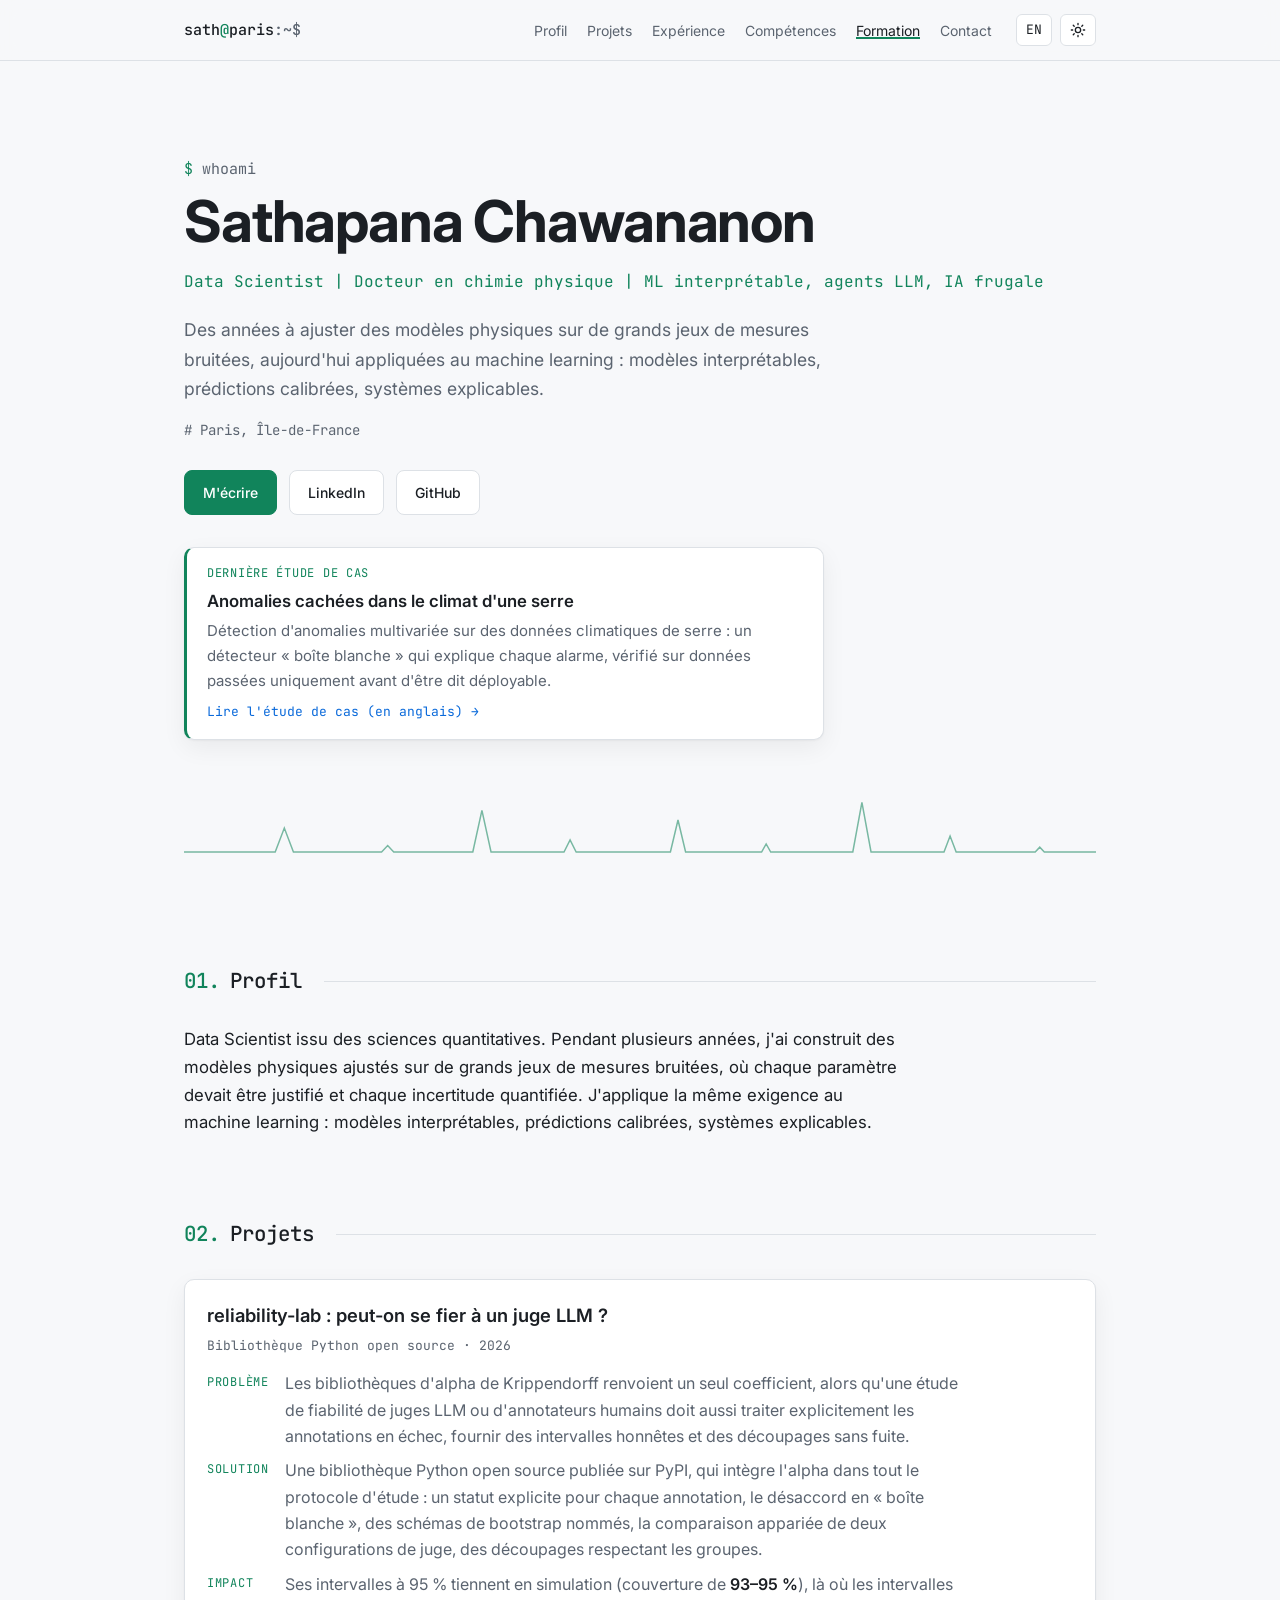
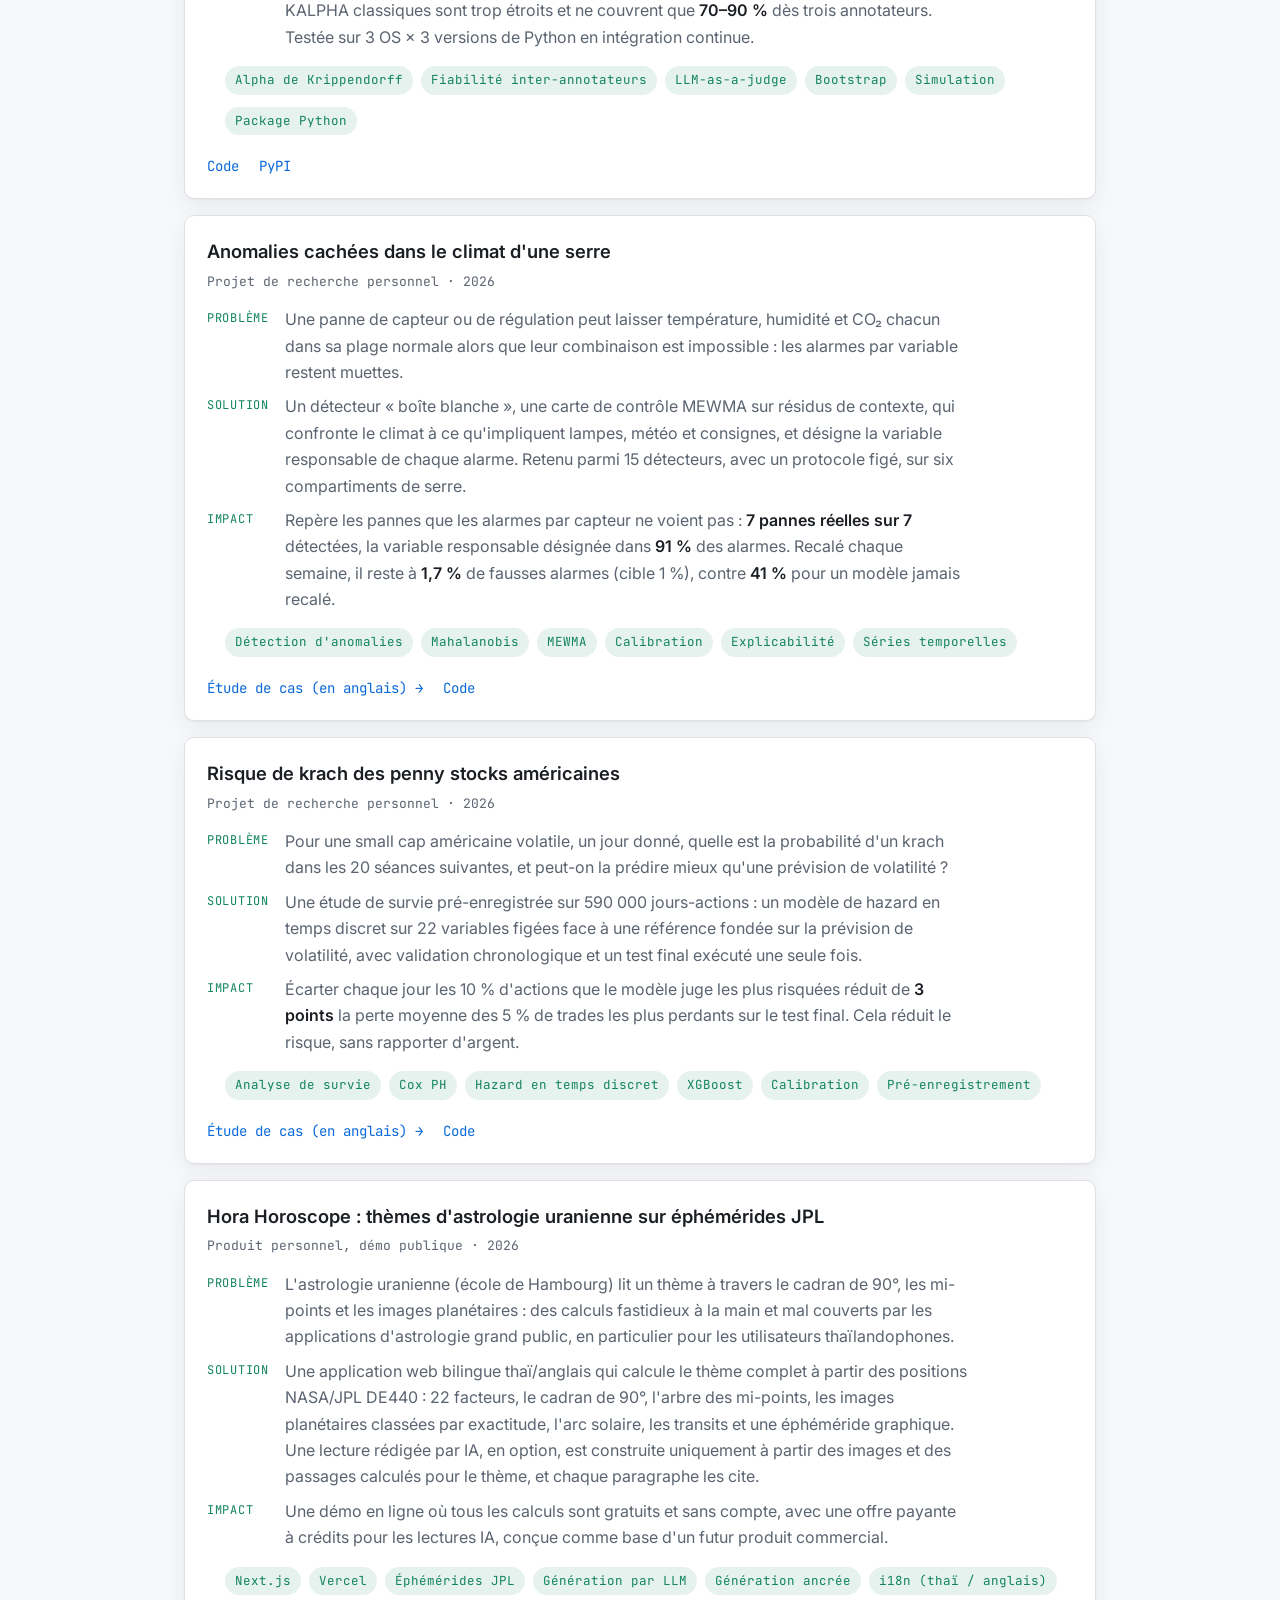
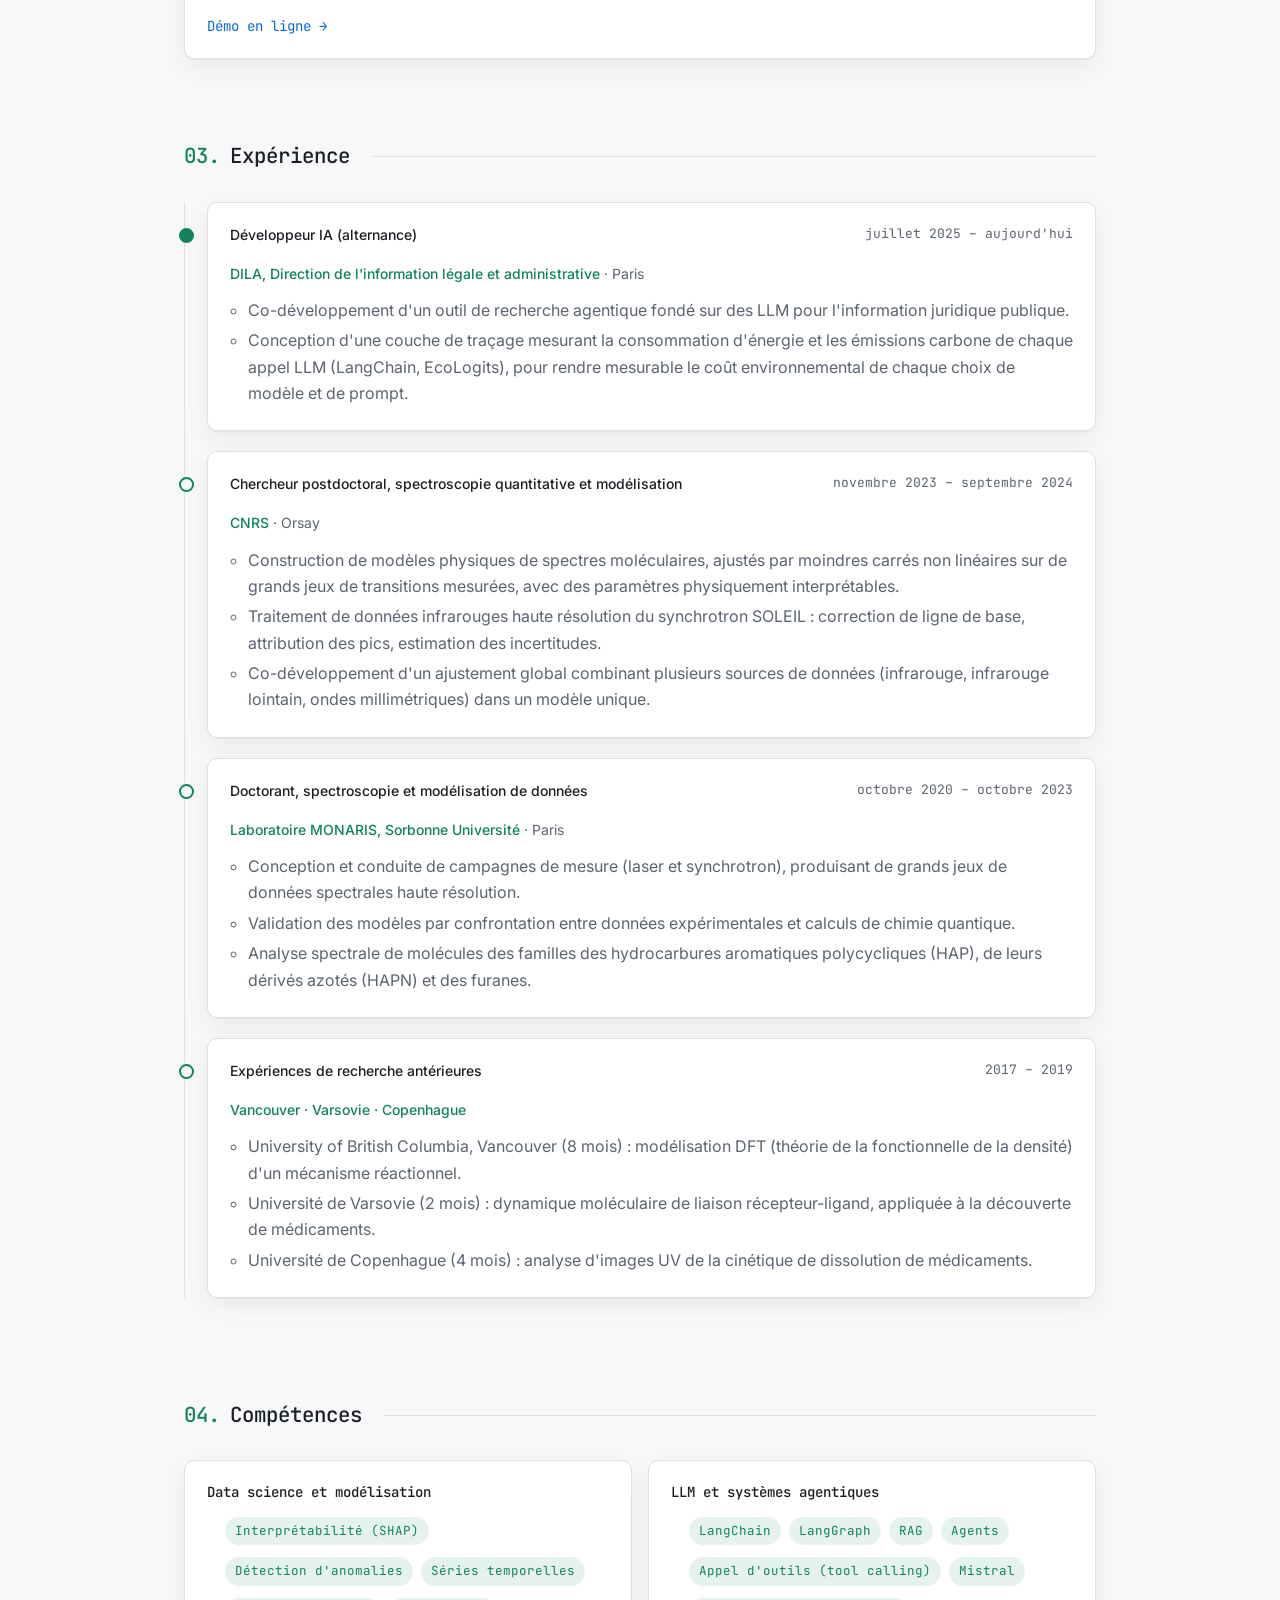
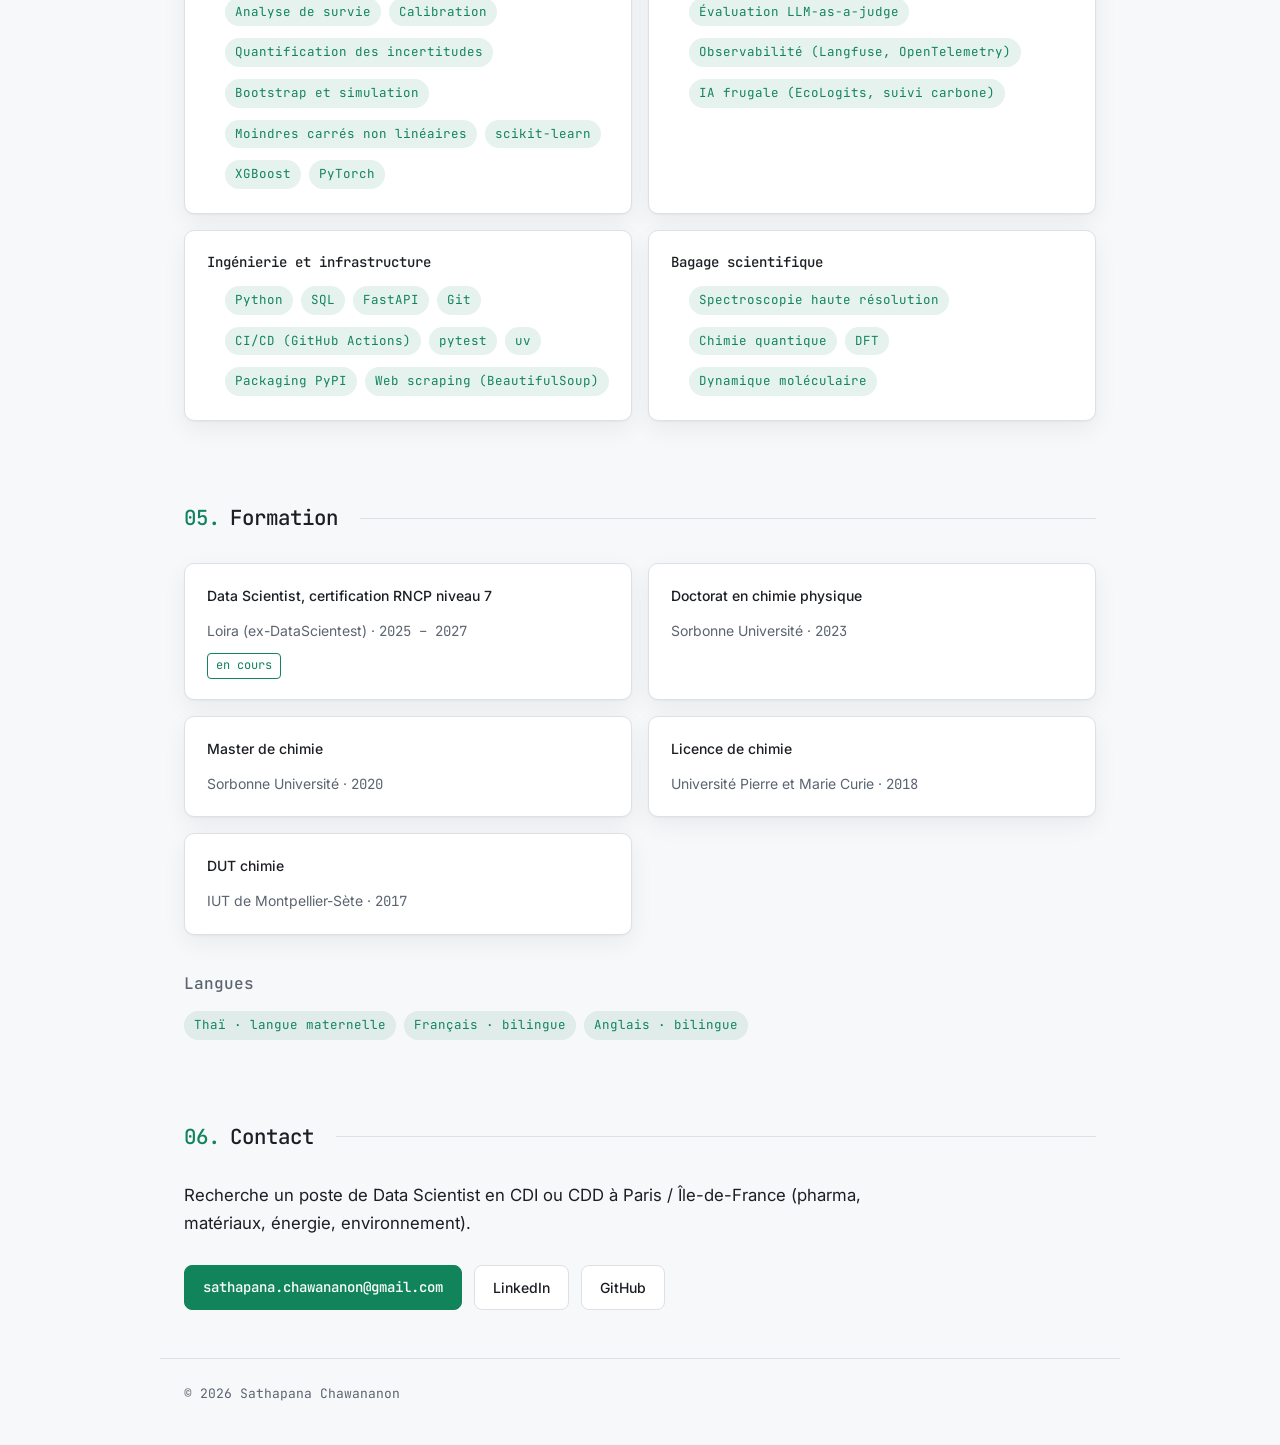
==== commit 69aa6768: "Add Hora Horoscope project card Add a card for Hora Horoscope, a Uranian astrology web app computed " ====
--- a/fr/index.html
+++ b/fr/index.html
@@ -175,6 +175,29 @@
             <a href="https://github.com/Sathapana/PennyStock_survival" target="_blank" rel="noopener">Code</a>
           </p>
         </article>
+        <article class="card project-card">
+          <h3 class="project-title"><a href="https://hora-horoscope-web-nine.vercel.app/" target="_blank" rel="noopener">Hora Horoscope : thèmes d'astrologie uranienne sur éphémérides JPL</a></h3>
+          <p class="project-meta mono">Produit personnel, démo publique · 2026</p>
+          <dl class="psi">
+            <dt class="mono">Problème</dt>
+            <dd>L'astrologie uranienne (école de Hambourg) lit un thème à travers le cadran de 90°, les mi-points et les images planétaires : des calculs fastidieux à la main et mal couverts par les applications d'astrologie grand public, en particulier pour les utilisateurs thaïlandophones.</dd>
+            <dt class="mono">Solution</dt>
+            <dd>Une application web bilingue thaï/anglais qui calcule le thème complet à partir des positions NASA/JPL DE440 : 22 facteurs, le cadran de 90°, l'arbre des mi-points, les images planétaires classées par exactitude, l'arc solaire, les transits et une éphéméride graphique. Une lecture rédigée par IA, en option, est construite uniquement à partir des images et des passages calculés pour le thème, et chaque paragraphe les cite.</dd>
+            <dt class="mono">Impact</dt>
+            <dd>Une démo en ligne où tous les calculs sont gratuits et sans compte, avec une offre payante à crédits pour les lectures IA, conçue comme base d'un futur produit commercial.</dd>
+          </dl>
+          <ul class="chips">
+            <li class="chip">Next.js</li>
+            <li class="chip">Vercel</li>
+            <li class="chip">Éphémérides JPL</li>
+            <li class="chip">Génération par LLM</li>
+            <li class="chip">Génération ancrée</li>
+            <li class="chip">i18n (thaï / anglais)</li>
+          </ul>
+          <p class="project-links mono">
+            <a href="https://hora-horoscope-web-nine.vercel.app/" target="_blank" rel="noopener">Démo en ligne →</a>
+          </p>
+        </article>
       </div>
     </section>
 
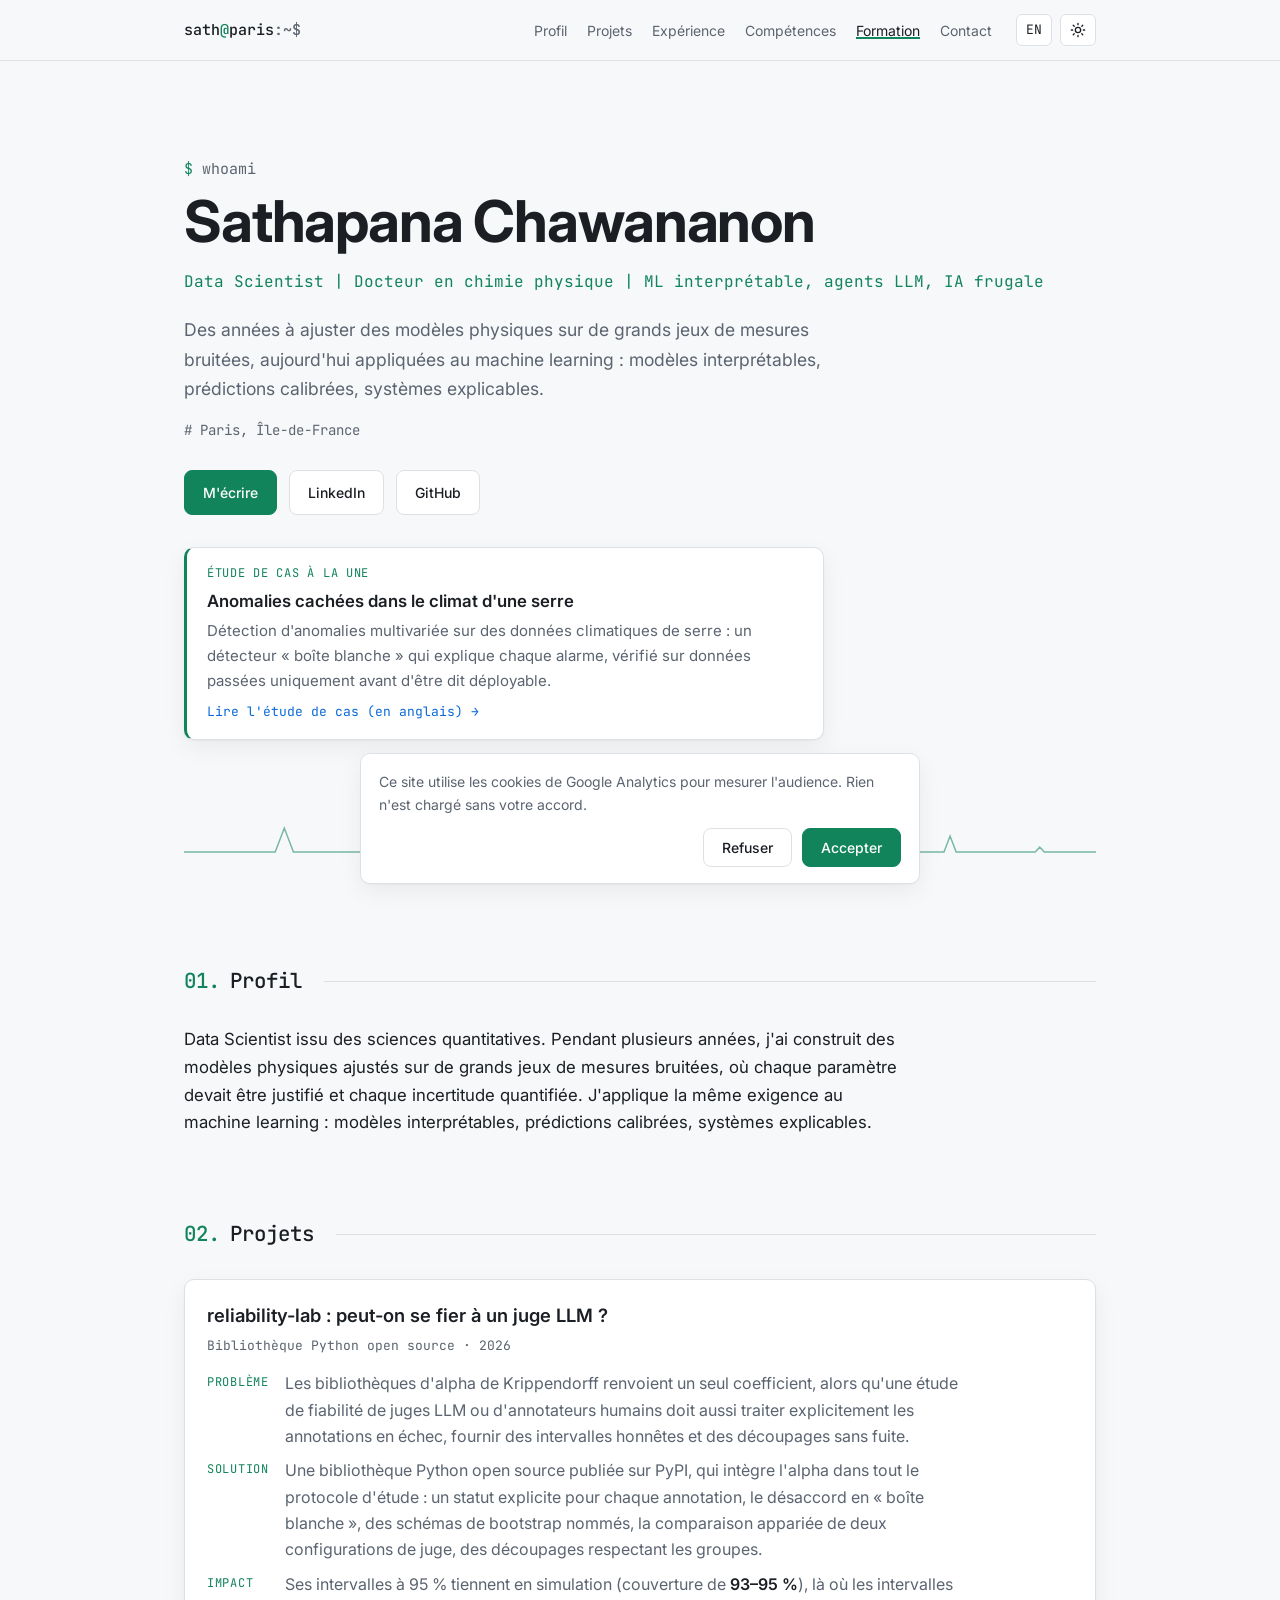
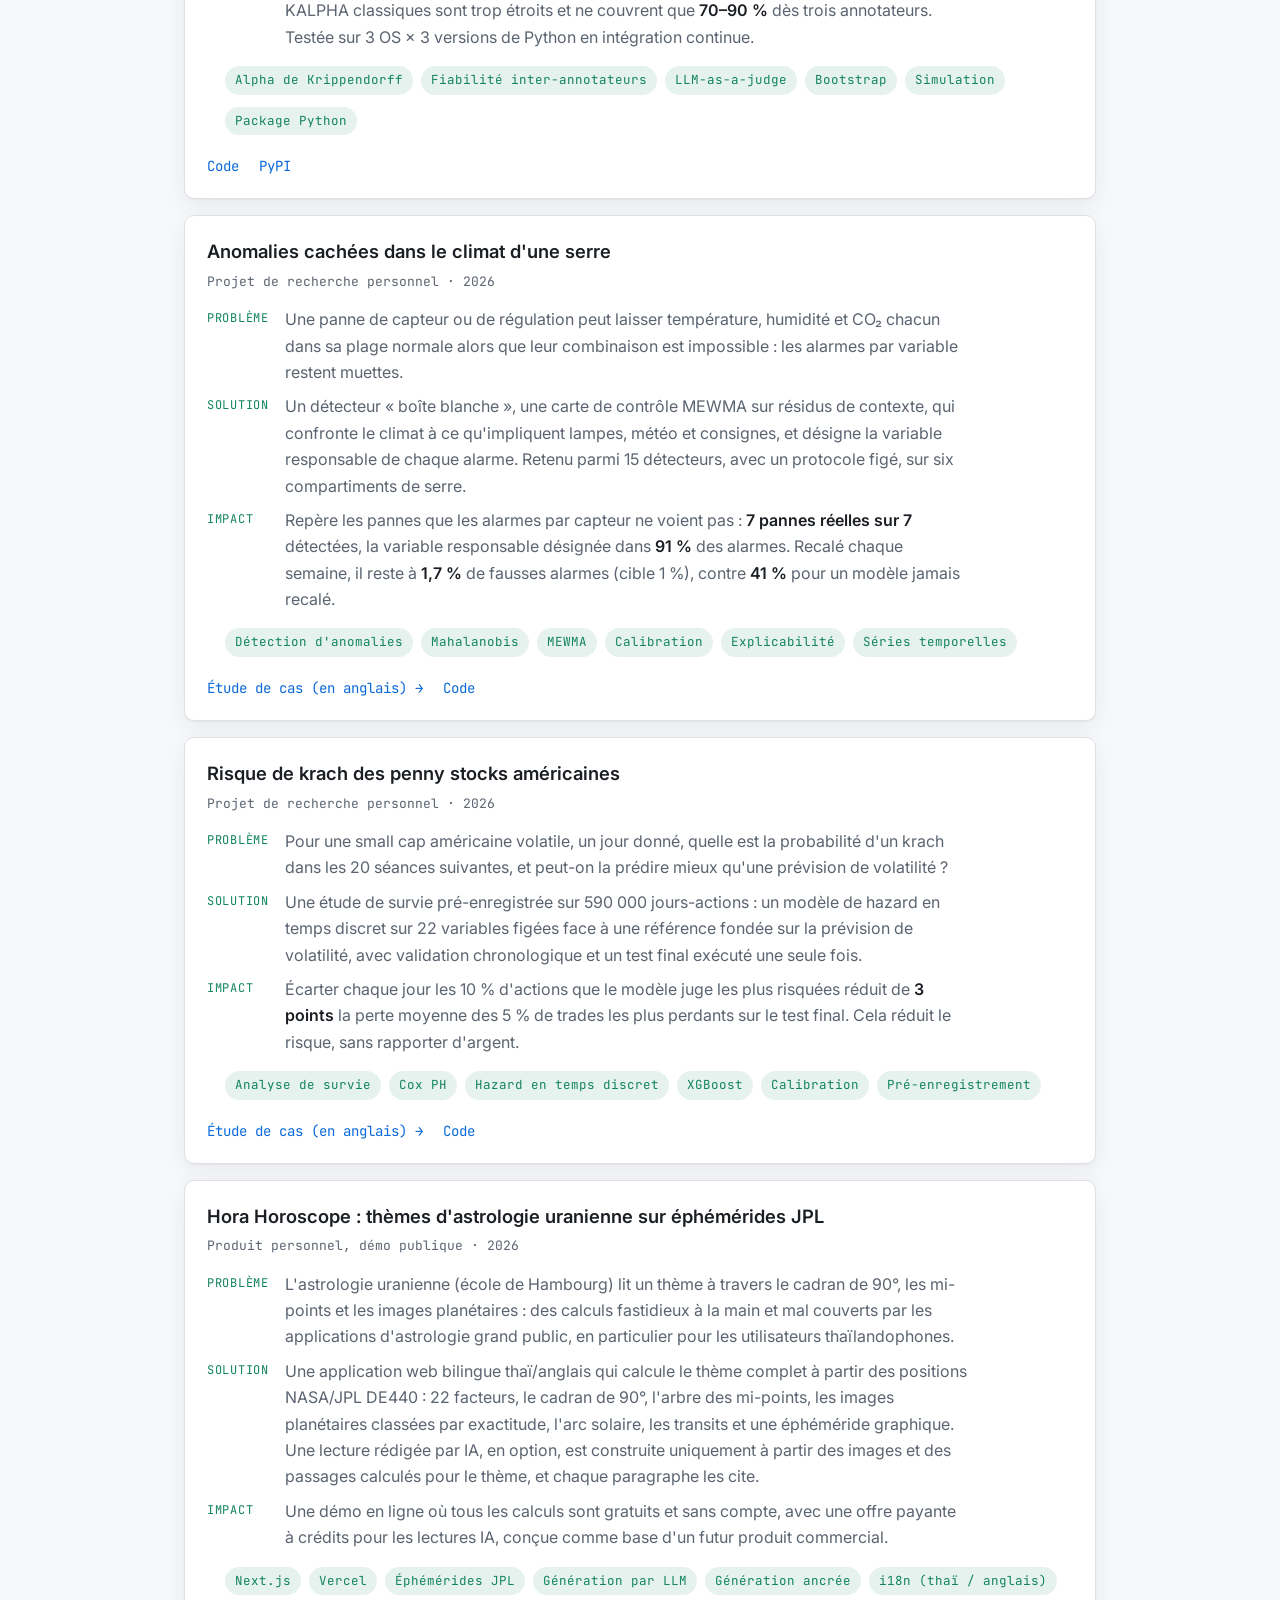
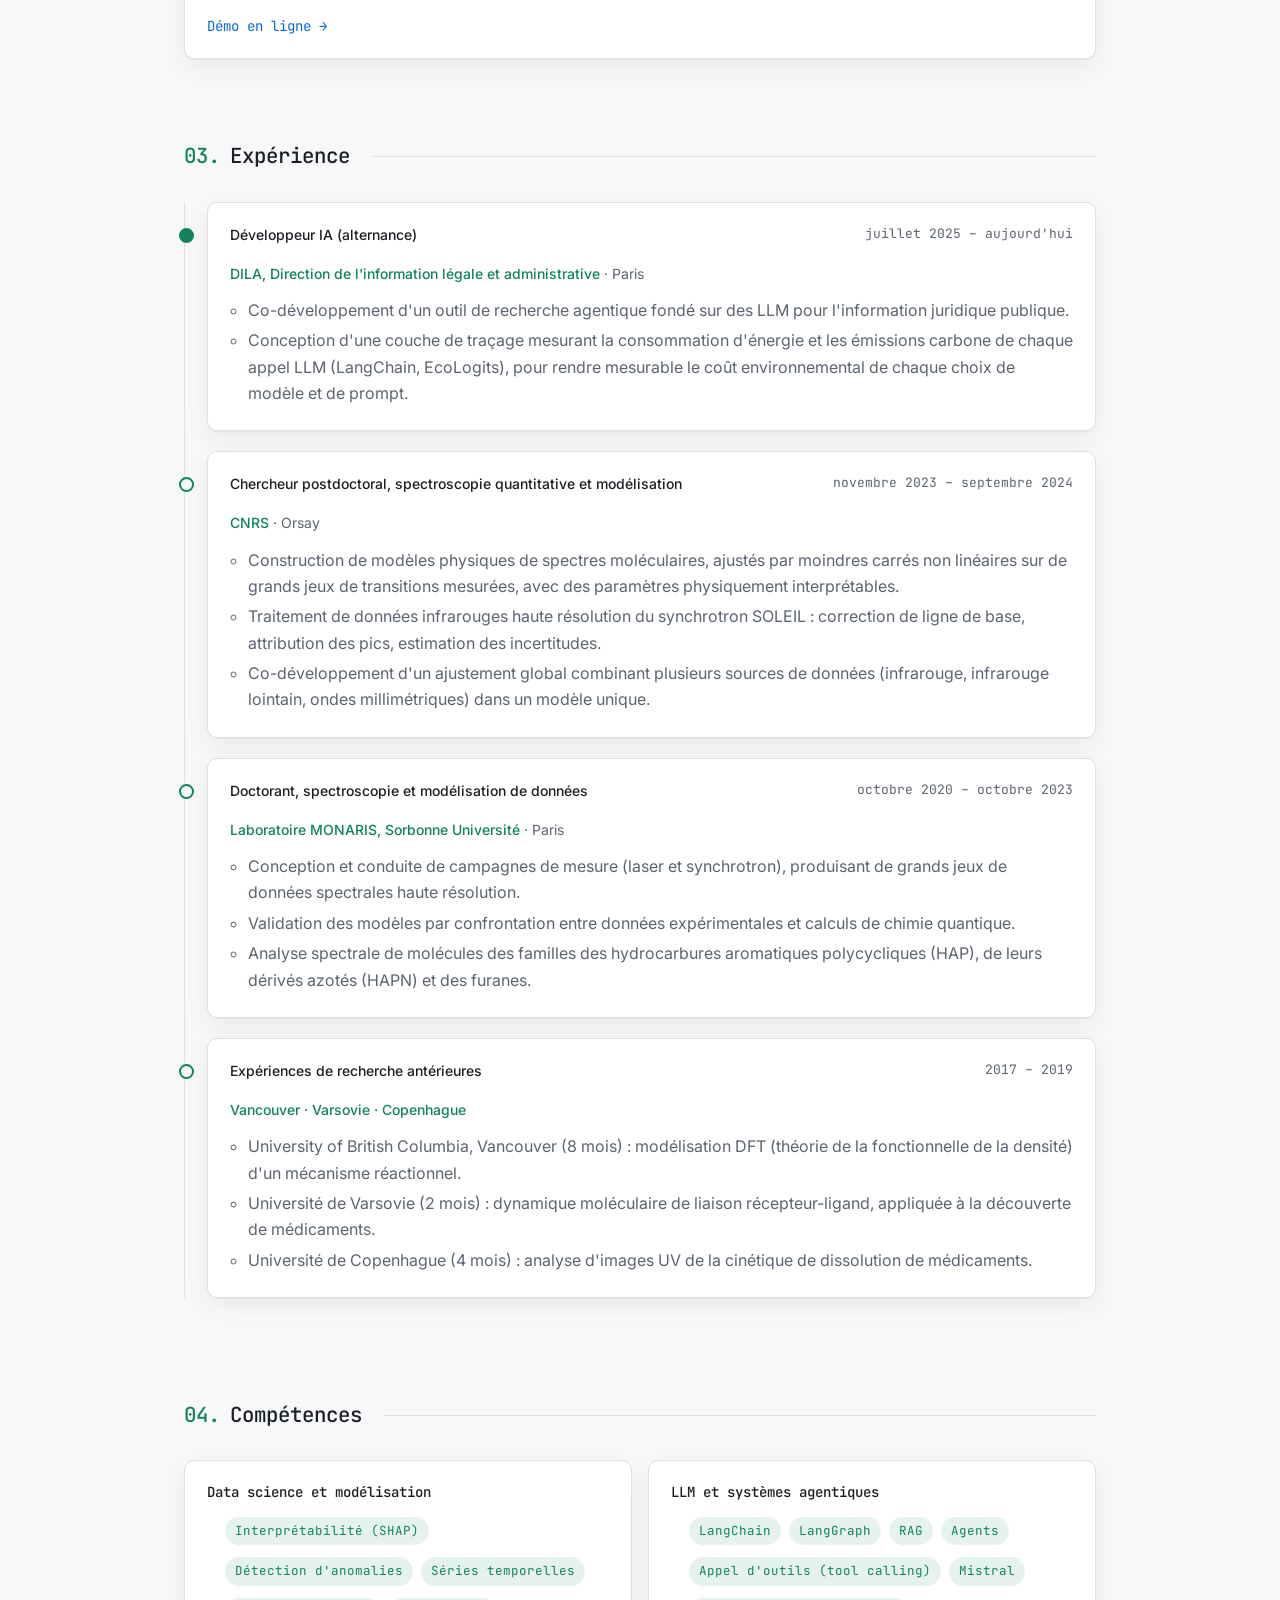
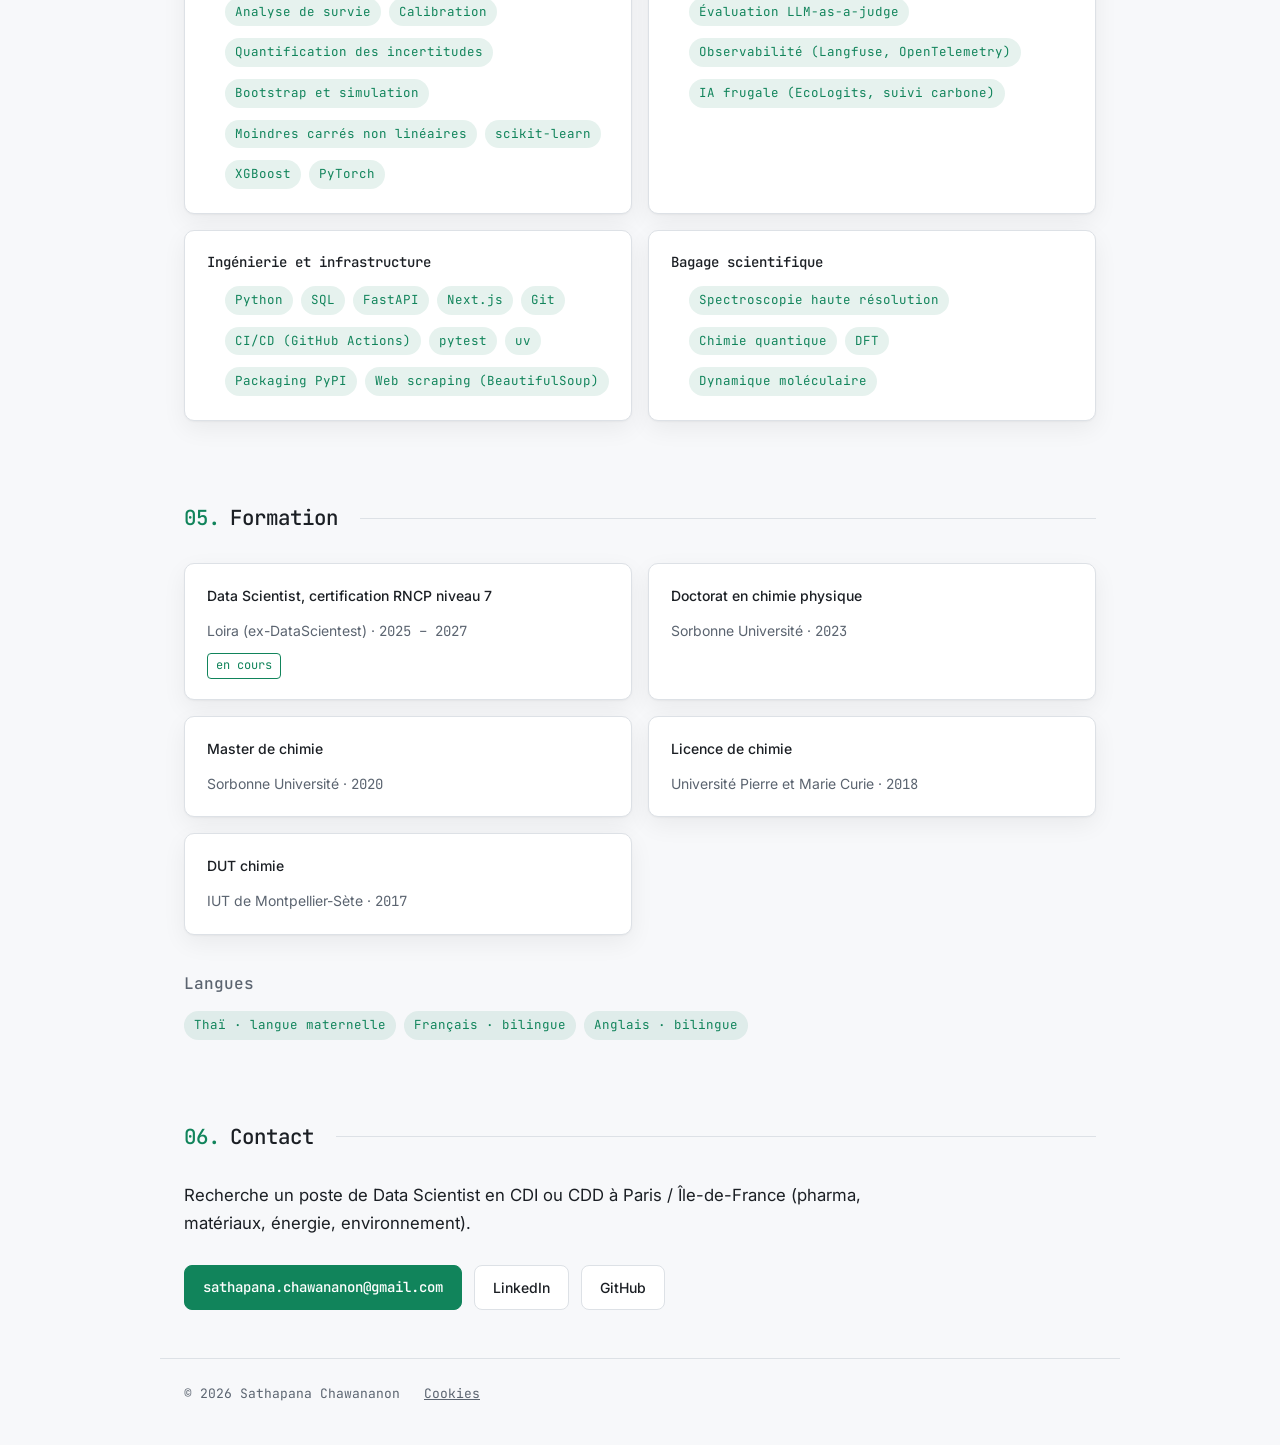
==== commit 9e9195a8: "Gate analytics on consent; add icons, link previews and sitemap - consent.js: Google Analytics loads" ====
--- a/fr/index.html
+++ b/fr/index.html
@@ -1,14 +1,6 @@
 <!doctype html>
 <html lang="fr">
 <head>
-  <!-- Google tag (gtag.js) -->
-  <script async src="https://www.googletagmanager.com/gtag/js?id=G-58VS90ZMV5"></script>
-  <script>
-    window.dataLayer = window.dataLayer || [];
-    function gtag(){dataLayer.push(arguments);}
-    gtag('js', new Date());
-    gtag('config', 'G-58VS90ZMV5');
-  </script>
   <meta charset="utf-8">
   <meta name="viewport" content="width=device-width, initial-scale=1">
   <title>Sathapana Chawananon</title>
@@ -24,7 +16,11 @@
   <meta property="og:url" content="https://sathapana.github.io/fr/">
   <meta property="og:locale" content="fr_FR">
   <meta property="og:locale:alternate" content="en_US">
-  <meta name="twitter:card" content="summary">
+  <meta property="og:image" content="https://sathapana.github.io/assets/img/og-card.png">
+  <meta property="og:image:width" content="1200">
+  <meta property="og:image:height" content="630">
+  <meta property="og:image:alt" content="Sathapana Chawananon, Data Scientist">
+  <meta name="twitter:card" content="summary_large_image">
   <script type="application/ld+json">
   {
     "@context": "https://schema.org",
@@ -40,6 +36,8 @@
     "sameAs": ["https://www.linkedin.com/in/sathapana-chawananon", "https://github.com/Sathapana"]
   }
   </script>
+  <link rel="icon" href="../assets/img/favicon.svg" type="image/svg+xml">
+  <link rel="apple-touch-icon" href="../assets/img/apple-touch-icon.png">
   <link rel="preconnect" href="https://fonts.googleapis.com">
   <link rel="preconnect" href="https://fonts.gstatic.com" crossorigin>
   <link href="https://fonts.googleapis.com/css2?family=Inter:wght@400;500;600;700&family=JetBrains+Mono:wght@400;500&display=swap" rel="stylesheet">
@@ -48,6 +46,7 @@
     // Apply the saved theme before first paint to avoid a flash.
     try { var t = localStorage.getItem("theme"); if (t) document.documentElement.dataset.theme = t; } catch (e) {}
   </script>
+  <script src="../assets/js/consent.js" defer></script>
 </head>
 <body>
   <header class="topbar">
@@ -84,7 +83,7 @@
         <a class="btn" href="https://github.com/Sathapana" target="_blank" rel="noopener">GitHub</a>
       </div>
       <a class="featured card" href="../projects/greenhouse-anomaly-detection/">
-        <span class="featured-label mono">Dernière étude de cas</span>
+        <span class="featured-label mono">Étude de cas à la une</span>
         <span class="featured-title">Anomalies cachées dans le climat d'une serre</span>
         <span class="featured-desc">Détection d'anomalies multivariée sur des données climatiques de serre : un détecteur « boîte blanche » qui explique chaque alarme, vérifié sur données passées uniquement avant d'être dit déployable.</span>
         <span class="featured-more mono">Lire l'étude de cas (en anglais) →</span>
@@ -301,6 +300,7 @@
             <li class="chip">Python</li>
             <li class="chip">SQL</li>
             <li class="chip">FastAPI</li>
+            <li class="chip">Next.js</li>
             <li class="chip">Git</li>
             <li class="chip">CI/CD (GitHub Actions)</li>
             <li class="chip">pytest</li>
--- a/assets/css/style.css
+++ b/assets/css/style.css
@@ -287,6 +287,19 @@
   font-size: 13px;
 }
 
+/* Analytics consent banner (assets/js/consent.js) */
+.consent {
+  position: fixed; left: 16px; right: 16px; bottom: 16px; z-index: 100;
+  max-width: 560px; margin: 0 auto; padding: 16px 18px;
+  background: var(--bg-elev); border: 1px solid var(--border); border-radius: 10px; box-shadow: var(--shadow);
+  font-size: 14px; color: var(--text-dim);
+}
+.consent p { margin: 0 0 12px; }
+.consent-actions { display: flex; flex-wrap: wrap; justify-content: flex-end; gap: 10px; }
+.consent .btn { cursor: pointer; font-family: inherit; }
+.consent-link { margin-left: 16px; padding: 0; border: 0; background: none; color: var(--text-dim); font-size: inherit; cursor: pointer; text-decoration: underline; }
+.consent-link:hover { color: var(--text); }
+
 /* Mobile */
 @media (max-width: 760px) {
   .container { padding: 0 16px; }
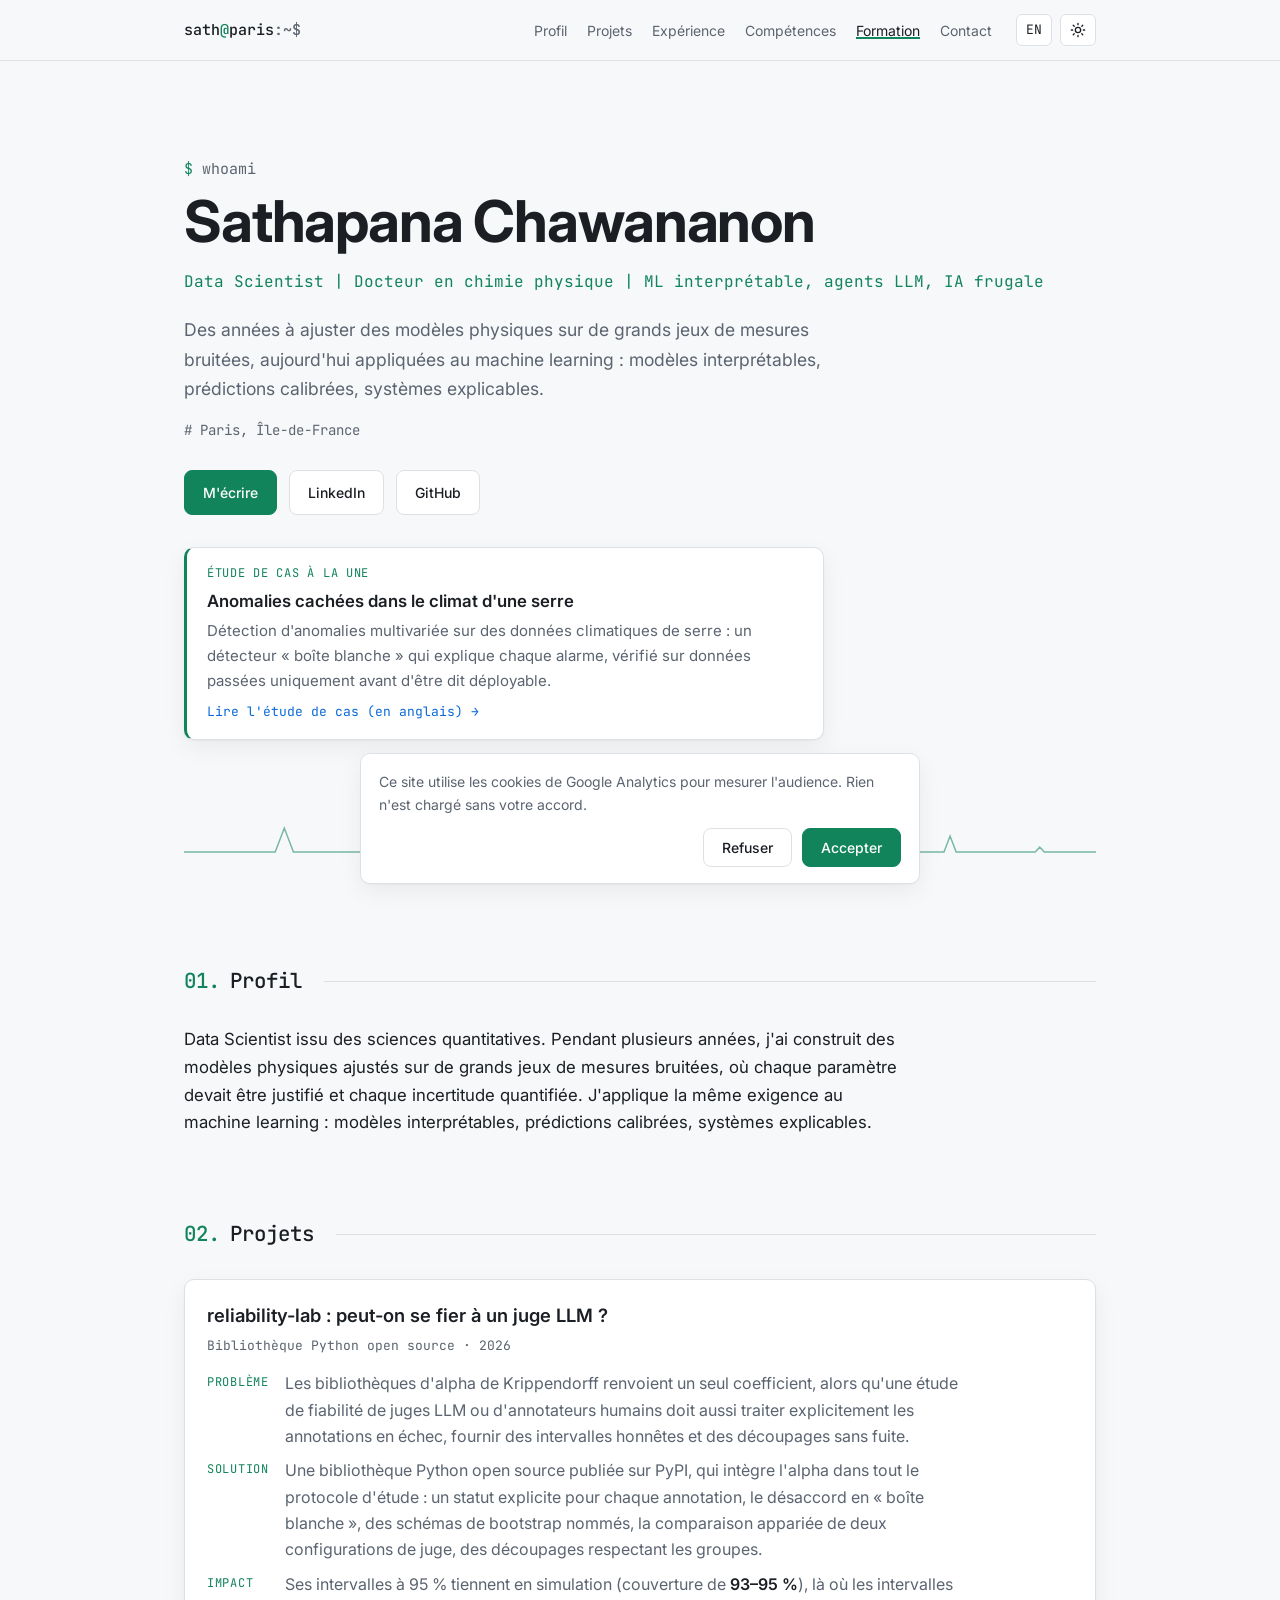
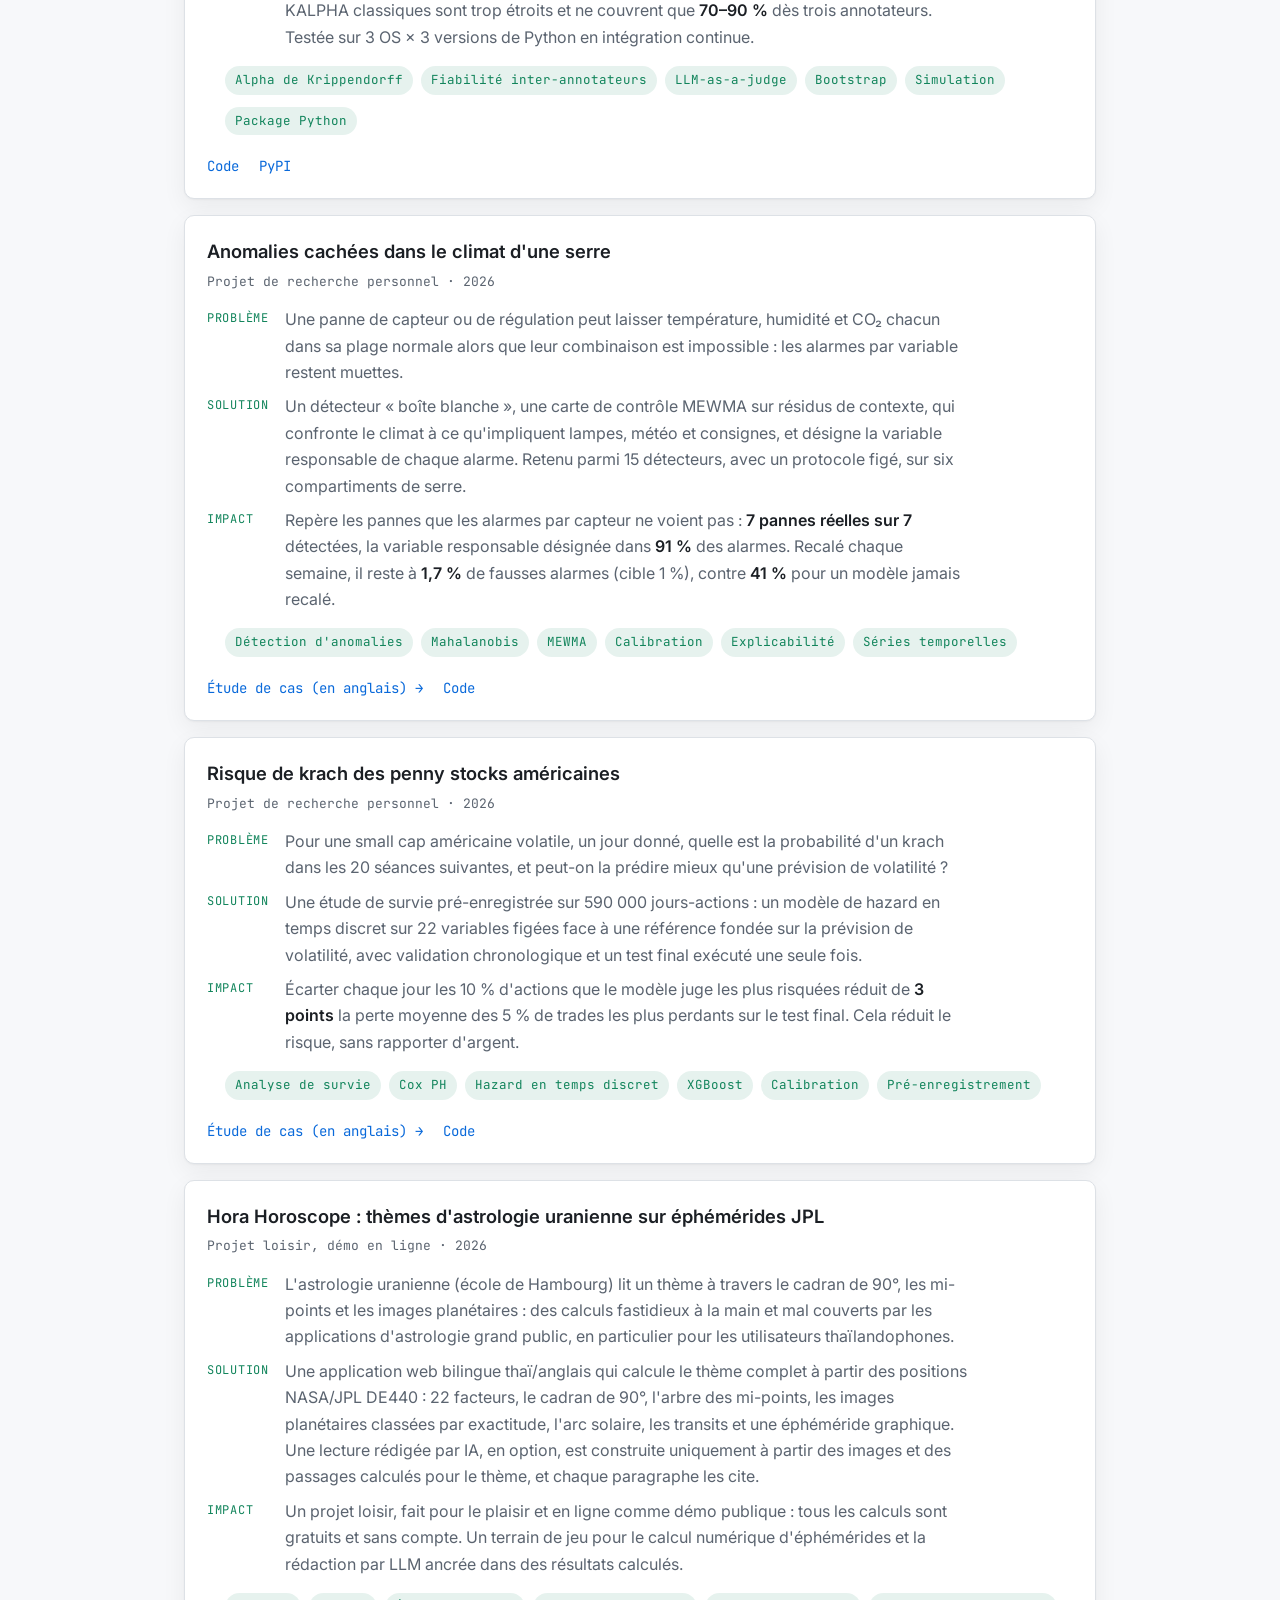
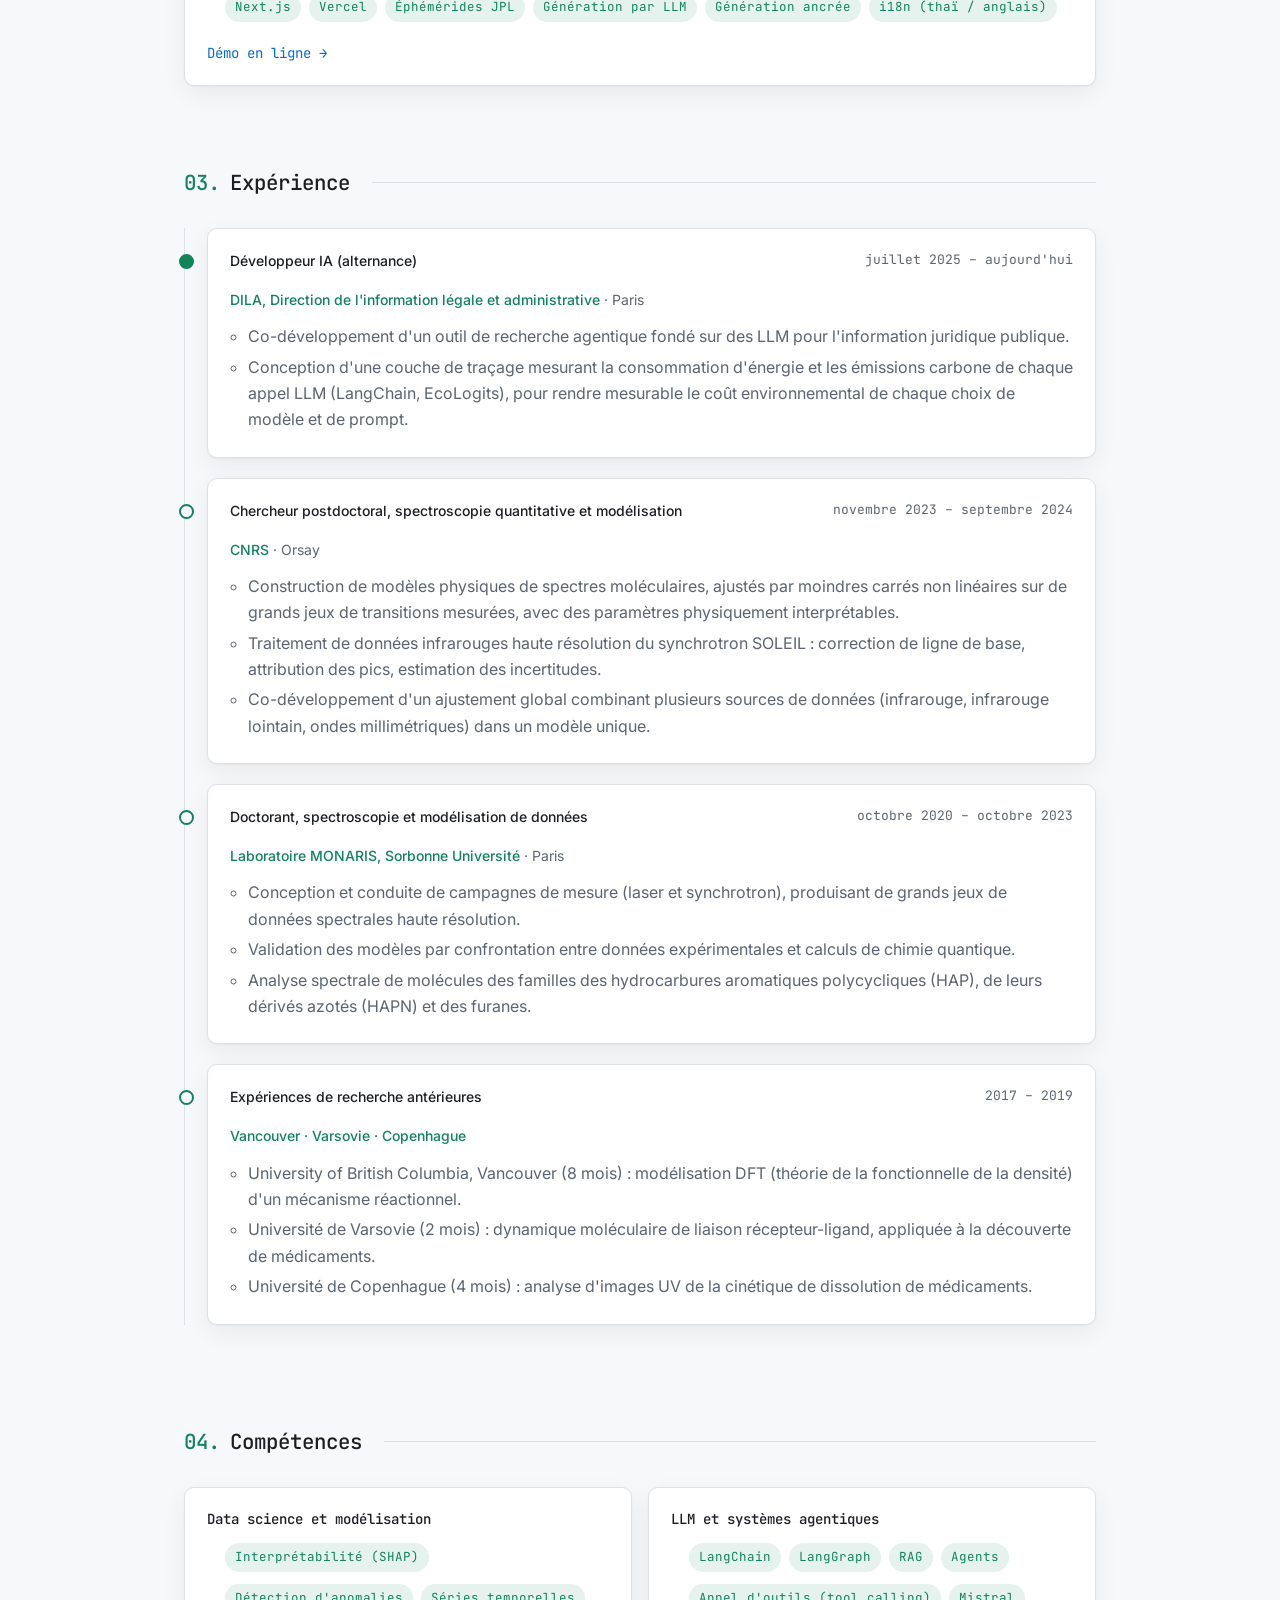
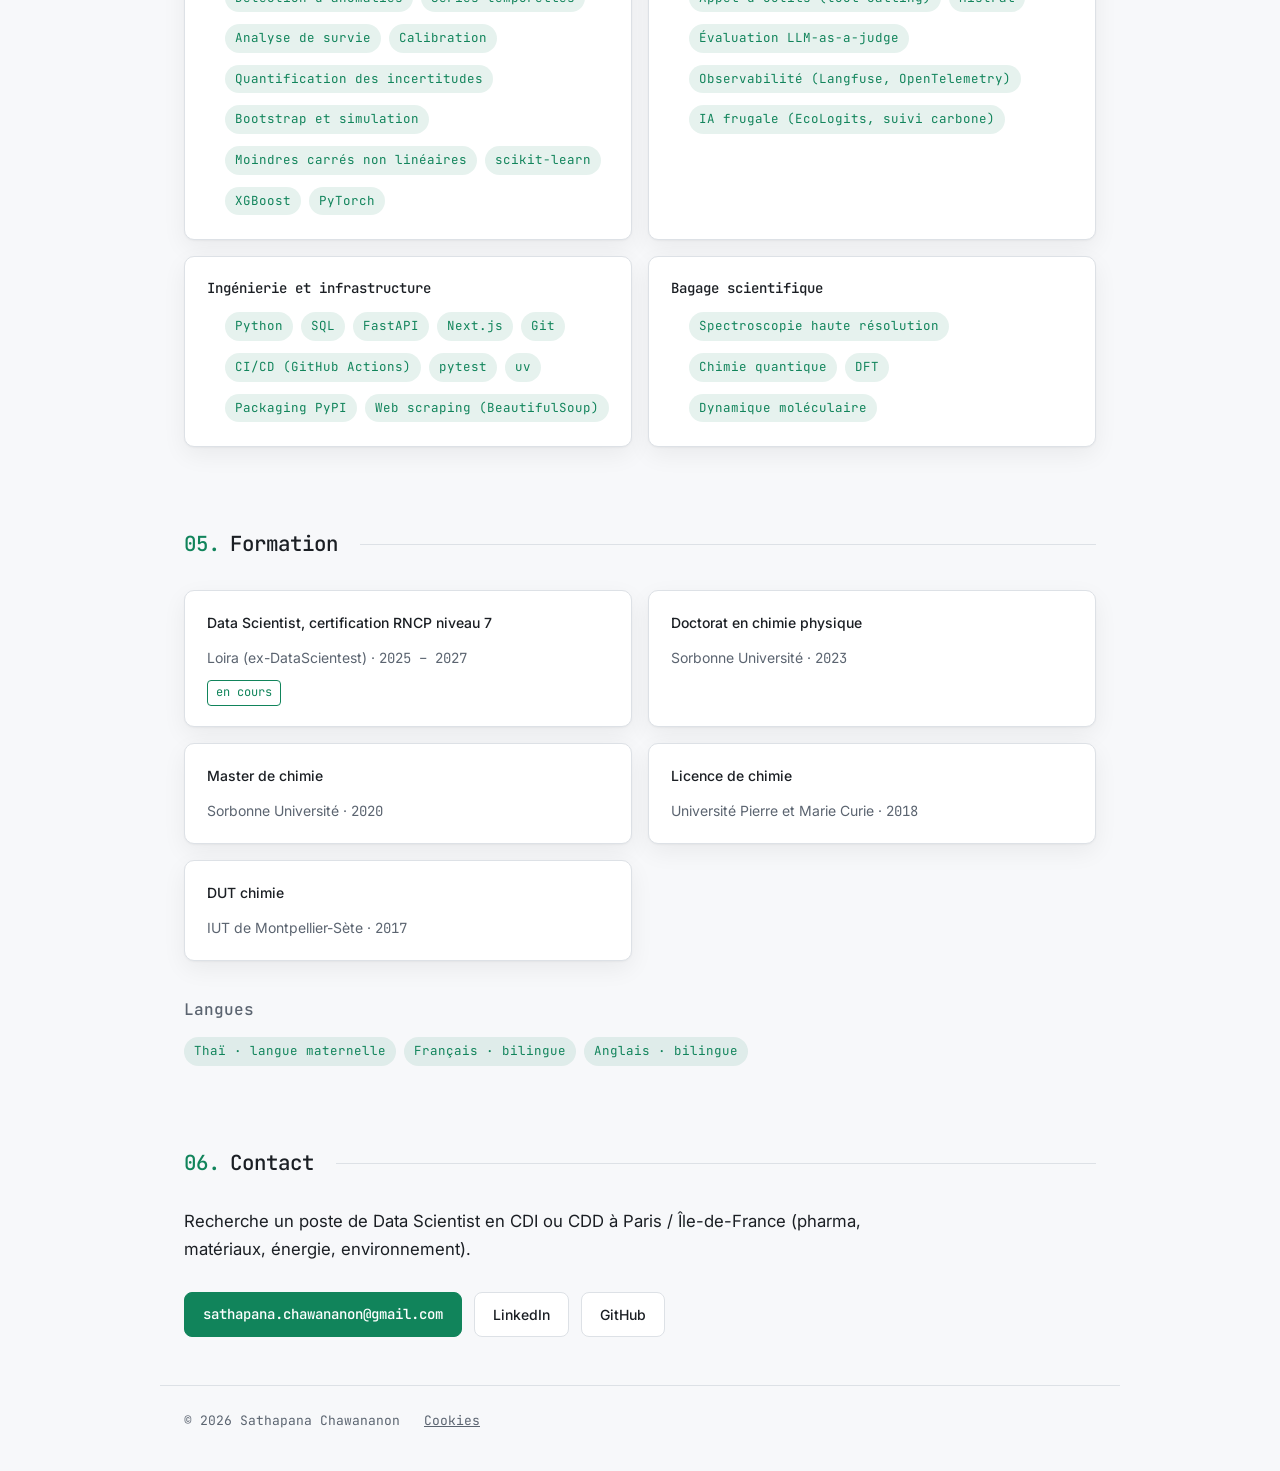
==== commit 11798587: "Describe Hora Horoscope as a hobby project Hora Horoscope is a project built for fun, not a future c" ====
--- a/fr/index.html
+++ b/fr/index.html
@@ -176,14 +176,14 @@
         </article>
         <article class="card project-card">
           <h3 class="project-title"><a href="https://hora-horoscope-web-nine.vercel.app/" target="_blank" rel="noopener">Hora Horoscope : thèmes d'astrologie uranienne sur éphémérides JPL</a></h3>
-          <p class="project-meta mono">Produit personnel, démo publique · 2026</p>
+          <p class="project-meta mono">Projet loisir, démo en ligne · 2026</p>
           <dl class="psi">
             <dt class="mono">Problème</dt>
             <dd>L'astrologie uranienne (école de Hambourg) lit un thème à travers le cadran de 90°, les mi-points et les images planétaires : des calculs fastidieux à la main et mal couverts par les applications d'astrologie grand public, en particulier pour les utilisateurs thaïlandophones.</dd>
             <dt class="mono">Solution</dt>
             <dd>Une application web bilingue thaï/anglais qui calcule le thème complet à partir des positions NASA/JPL DE440 : 22 facteurs, le cadran de 90°, l'arbre des mi-points, les images planétaires classées par exactitude, l'arc solaire, les transits et une éphéméride graphique. Une lecture rédigée par IA, en option, est construite uniquement à partir des images et des passages calculés pour le thème, et chaque paragraphe les cite.</dd>
             <dt class="mono">Impact</dt>
-            <dd>Une démo en ligne où tous les calculs sont gratuits et sans compte, avec une offre payante à crédits pour les lectures IA, conçue comme base d'un futur produit commercial.</dd>
+            <dd>Un projet loisir, fait pour le plaisir et en ligne comme démo publique : tous les calculs sont gratuits et sans compte. Un terrain de jeu pour le calcul numérique d'éphémérides et la rédaction par LLM ancrée dans des résultats calculés.</dd>
           </dl>
           <ul class="chips">
             <li class="chip">Next.js</li>
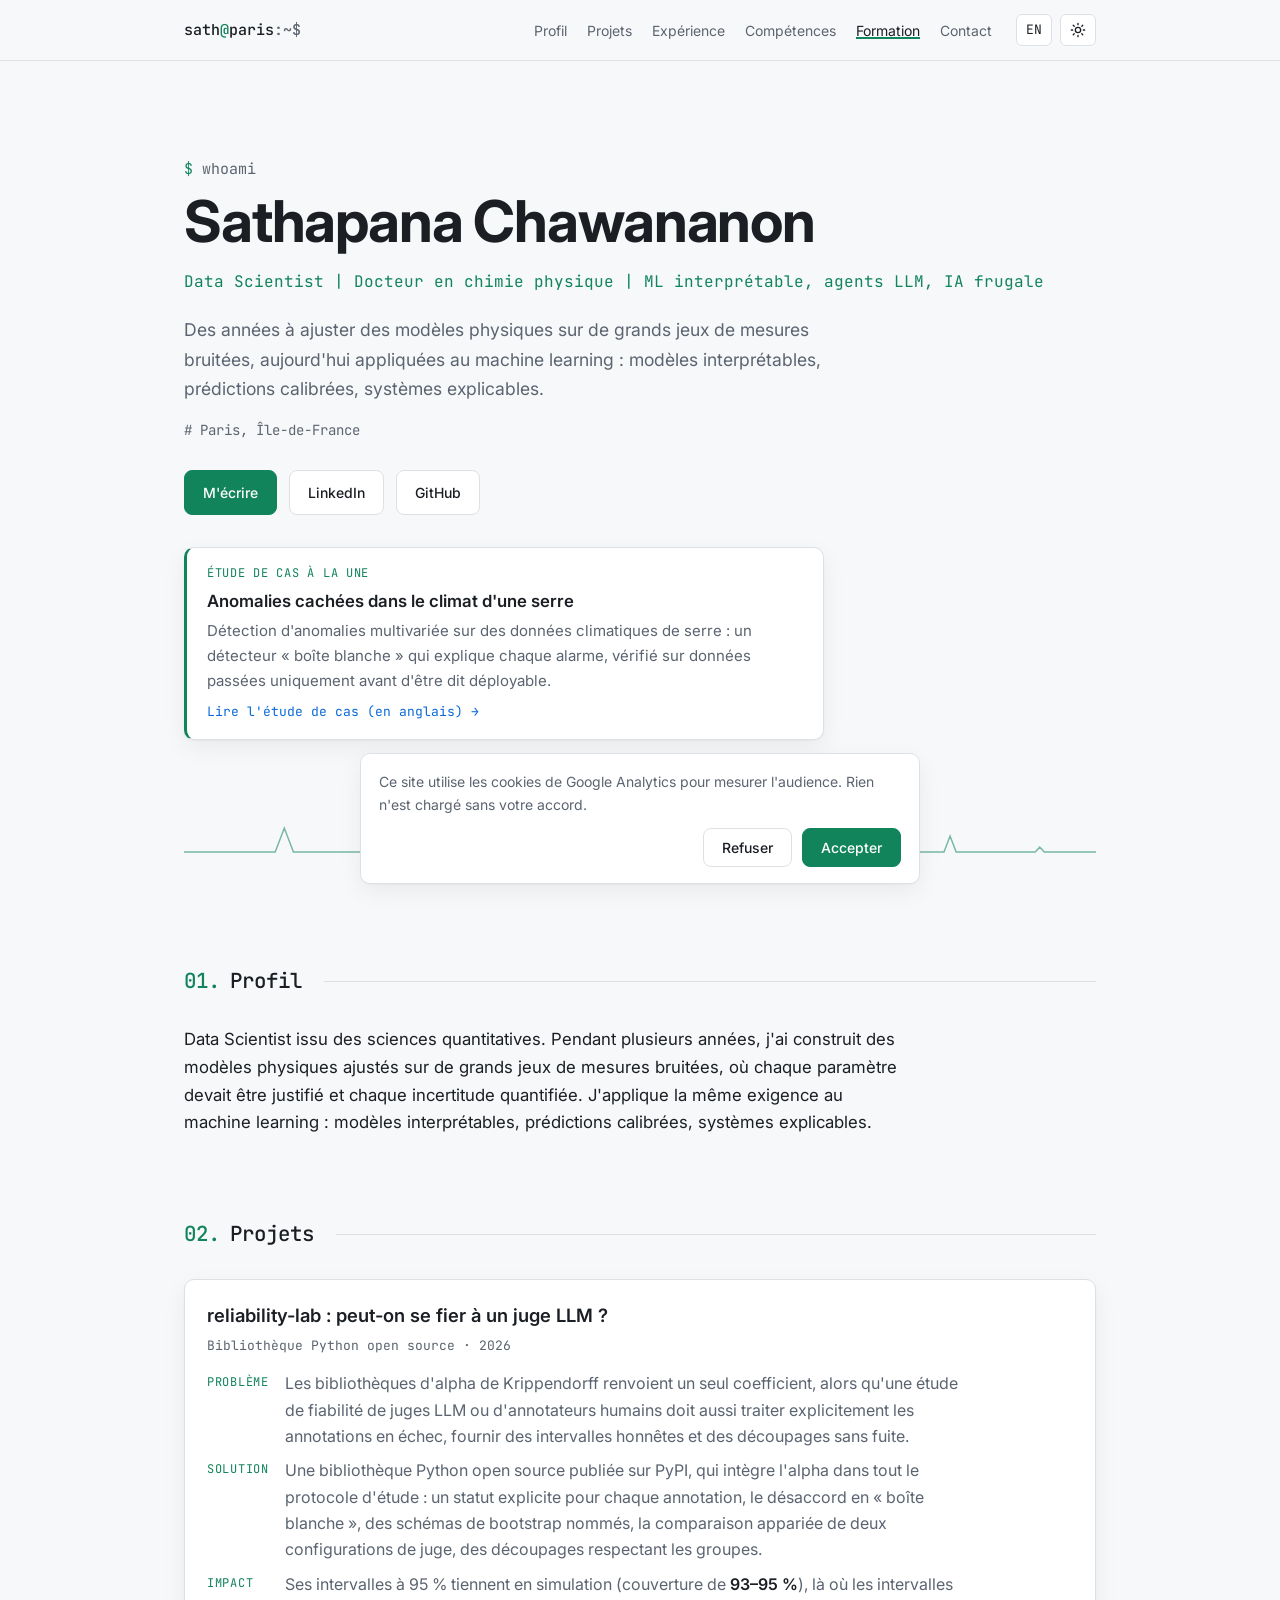
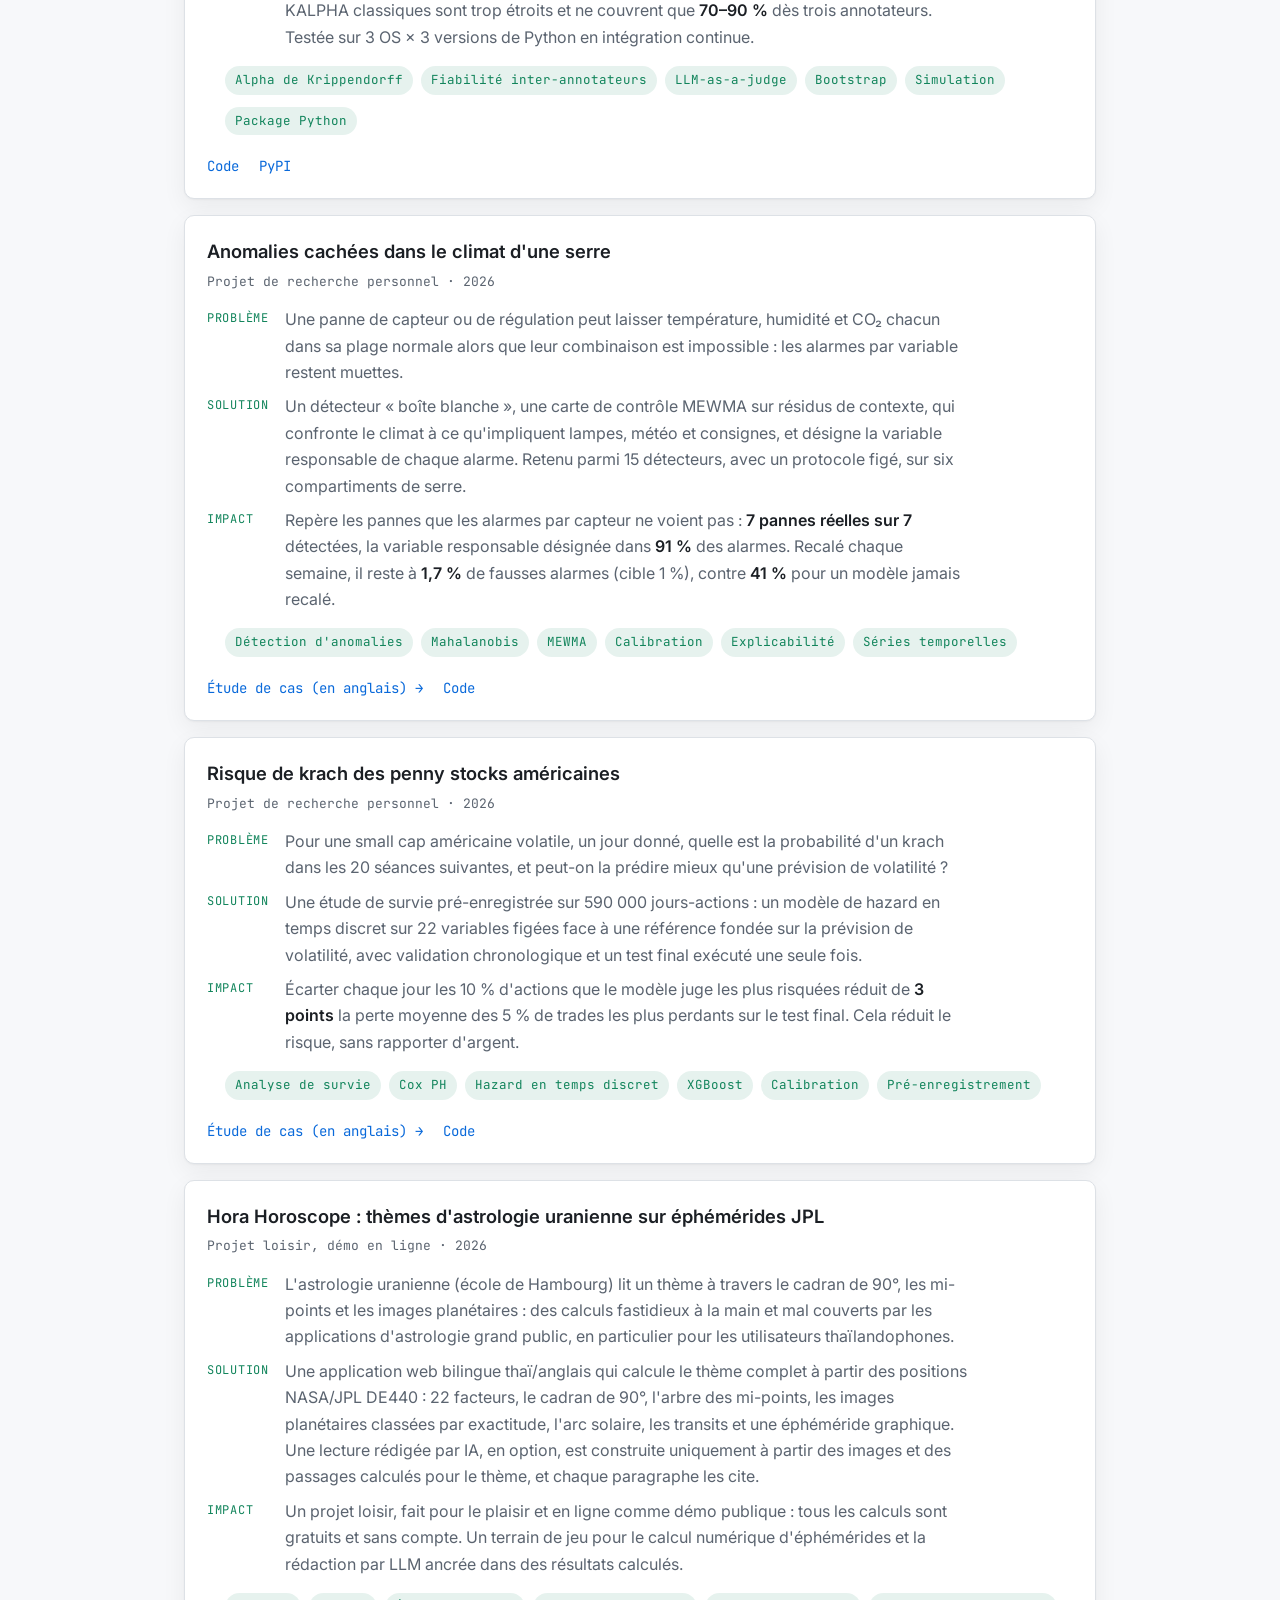
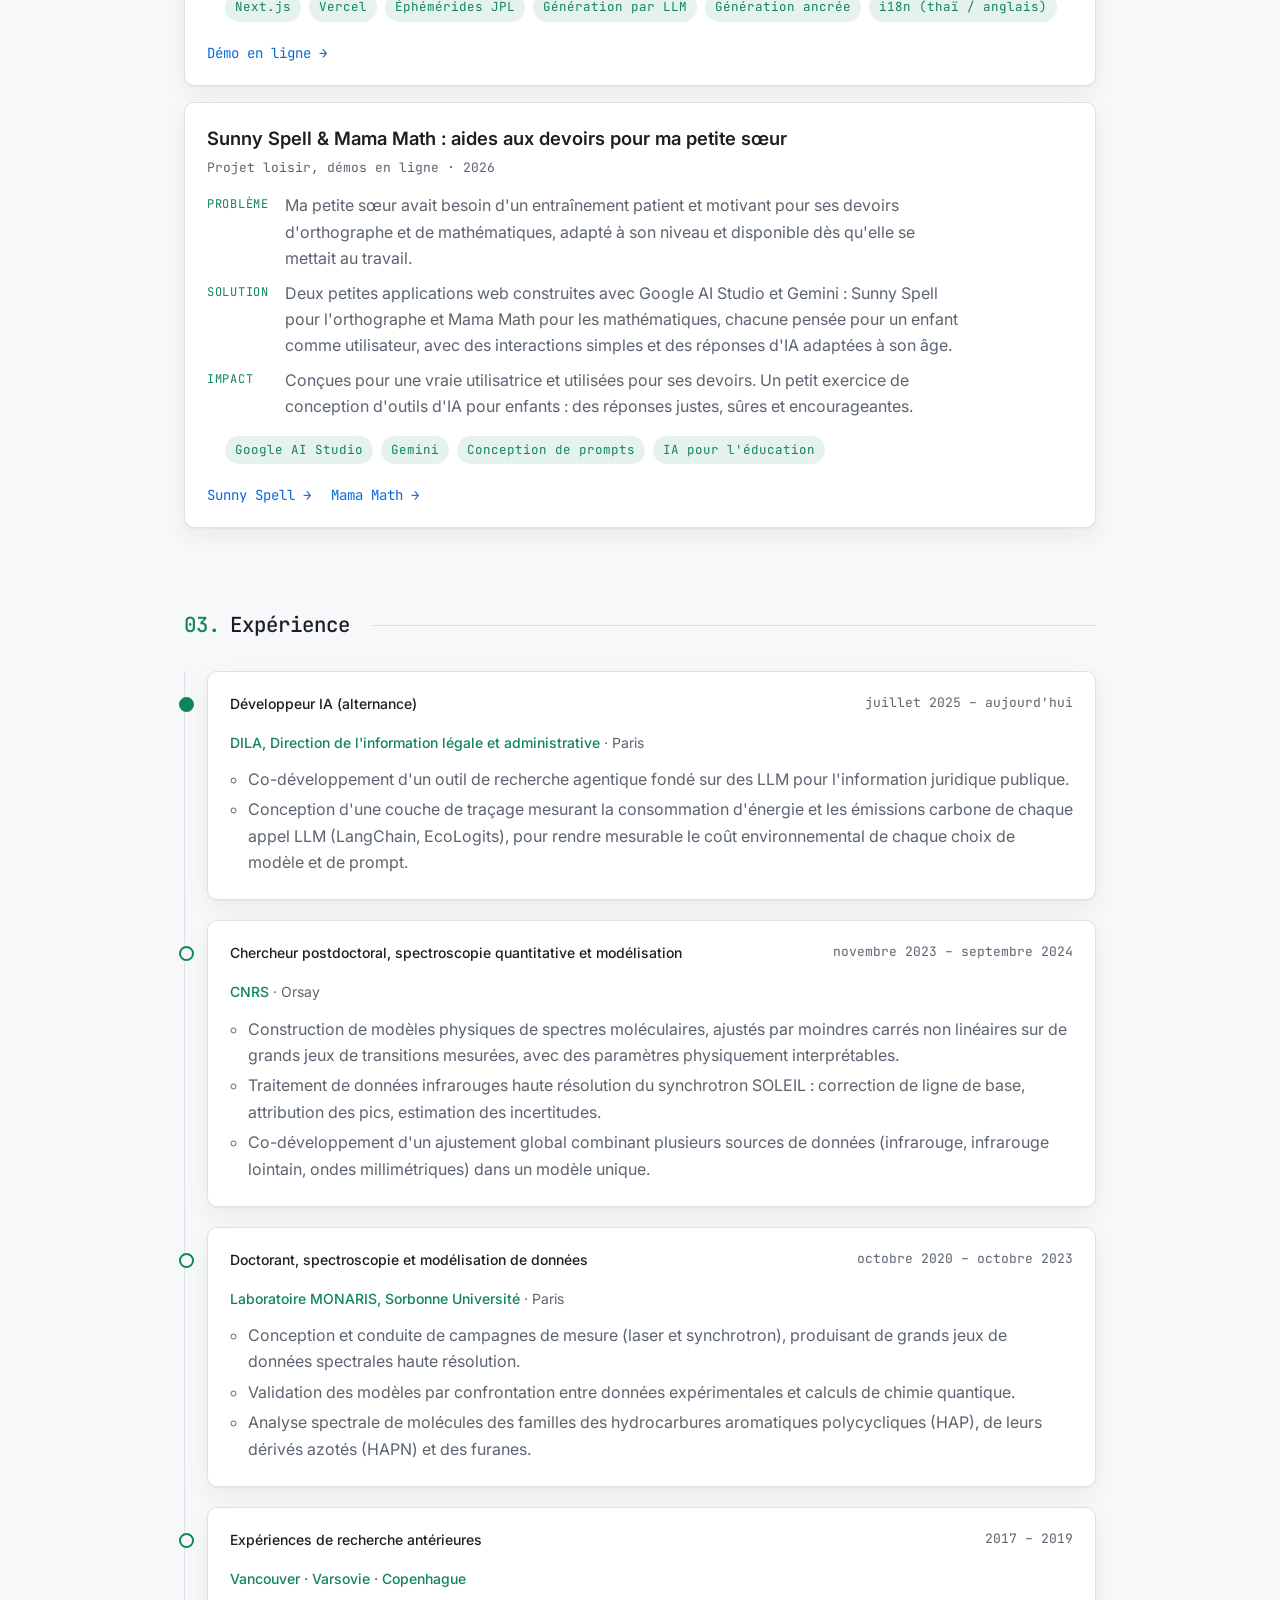
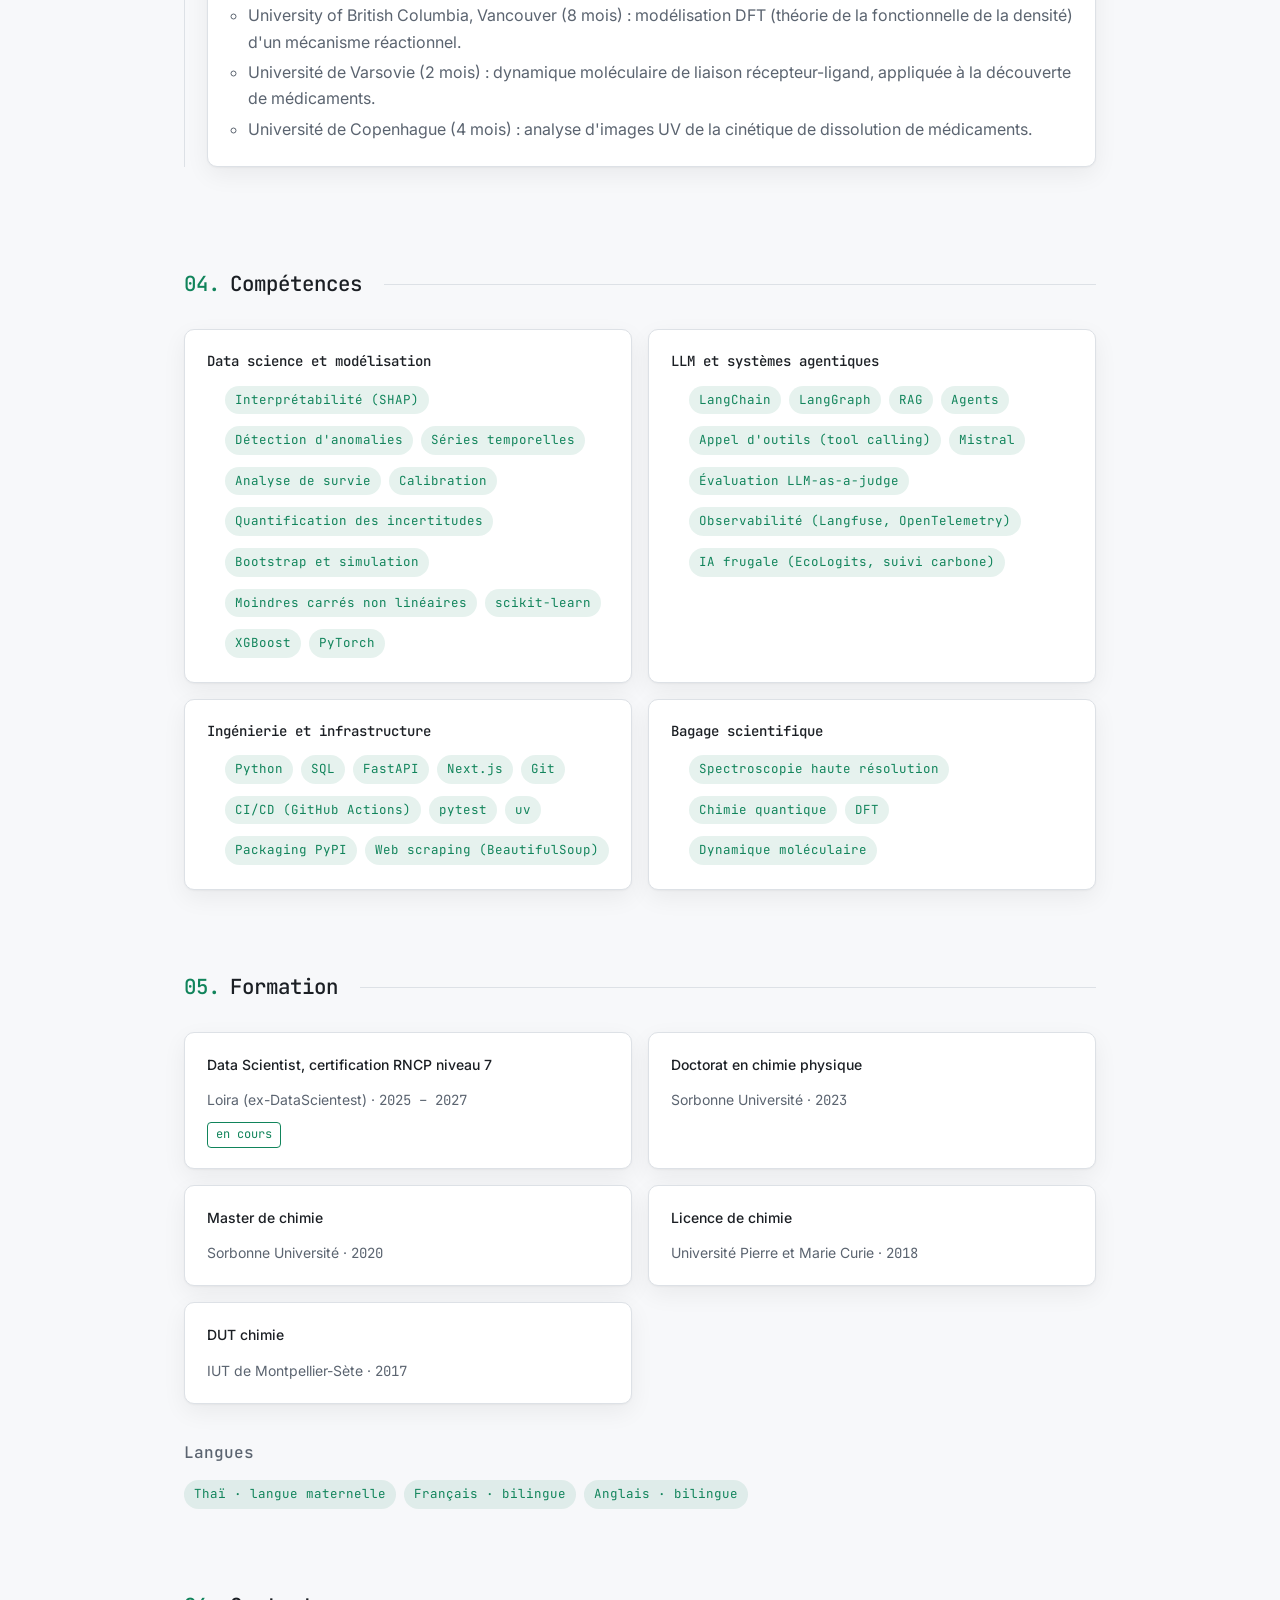
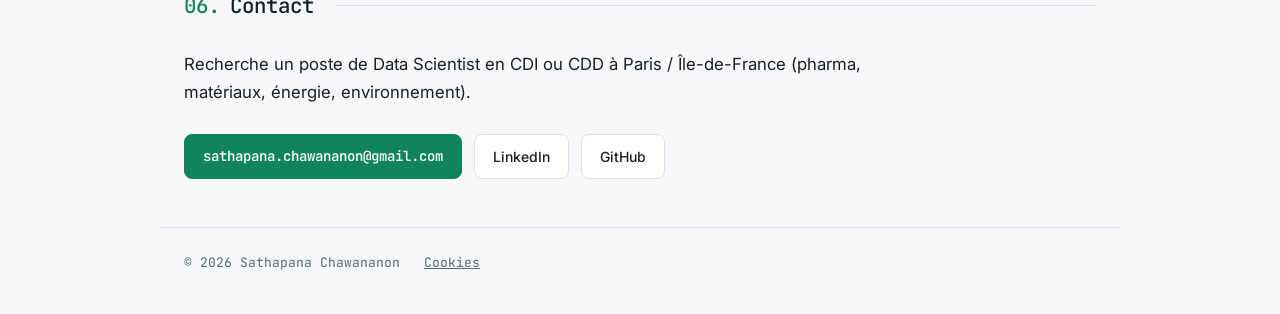
==== commit c4693a56: "Add Sunny Spell and Mama Math homework helpers project card Co-Authored-By: Claude Opus 5.5 <noreply" ====
--- a/fr/index.html
+++ b/fr/index.html
@@ -197,6 +197,28 @@
             <a href="https://hora-horoscope-web-nine.vercel.app/" target="_blank" rel="noopener">Démo en ligne →</a>
           </p>
         </article>
+        <article class="card project-card">
+          <h3 class="project-title">Sunny Spell &amp; Mama Math : aides aux devoirs pour ma petite sœur</h3>
+          <p class="project-meta mono">Projet loisir, démos en ligne · 2026</p>
+          <dl class="psi">
+            <dt class="mono">Problème</dt>
+            <dd>Ma petite sœur avait besoin d'un entraînement patient et motivant pour ses devoirs d'orthographe et de mathématiques, adapté à son niveau et disponible dès qu'elle se mettait au travail.</dd>
+            <dt class="mono">Solution</dt>
+            <dd>Deux petites applications web construites avec Google AI Studio et Gemini : Sunny Spell pour l'orthographe et Mama Math pour les mathématiques, chacune pensée pour un enfant comme utilisateur, avec des interactions simples et des réponses d'IA adaptées à son âge.</dd>
+            <dt class="mono">Impact</dt>
+            <dd>Conçues pour une vraie utilisatrice et utilisées pour ses devoirs. Un petit exercice de conception d'outils d'IA pour enfants : des réponses justes, sûres et encourageantes.</dd>
+          </dl>
+          <ul class="chips">
+            <li class="chip">Google AI Studio</li>
+            <li class="chip">Gemini</li>
+            <li class="chip">Conception de prompts</li>
+            <li class="chip">IA pour l'éducation</li>
+          </ul>
+          <p class="project-links mono">
+            <a href="https://sunny-spell.ai.studio" target="_blank" rel="noopener">Sunny Spell →</a>
+            <a href="https://mama-math.ai.studio" target="_blank" rel="noopener">Mama Math →</a>
+          </p>
+        </article>
       </div>
     </section>
 
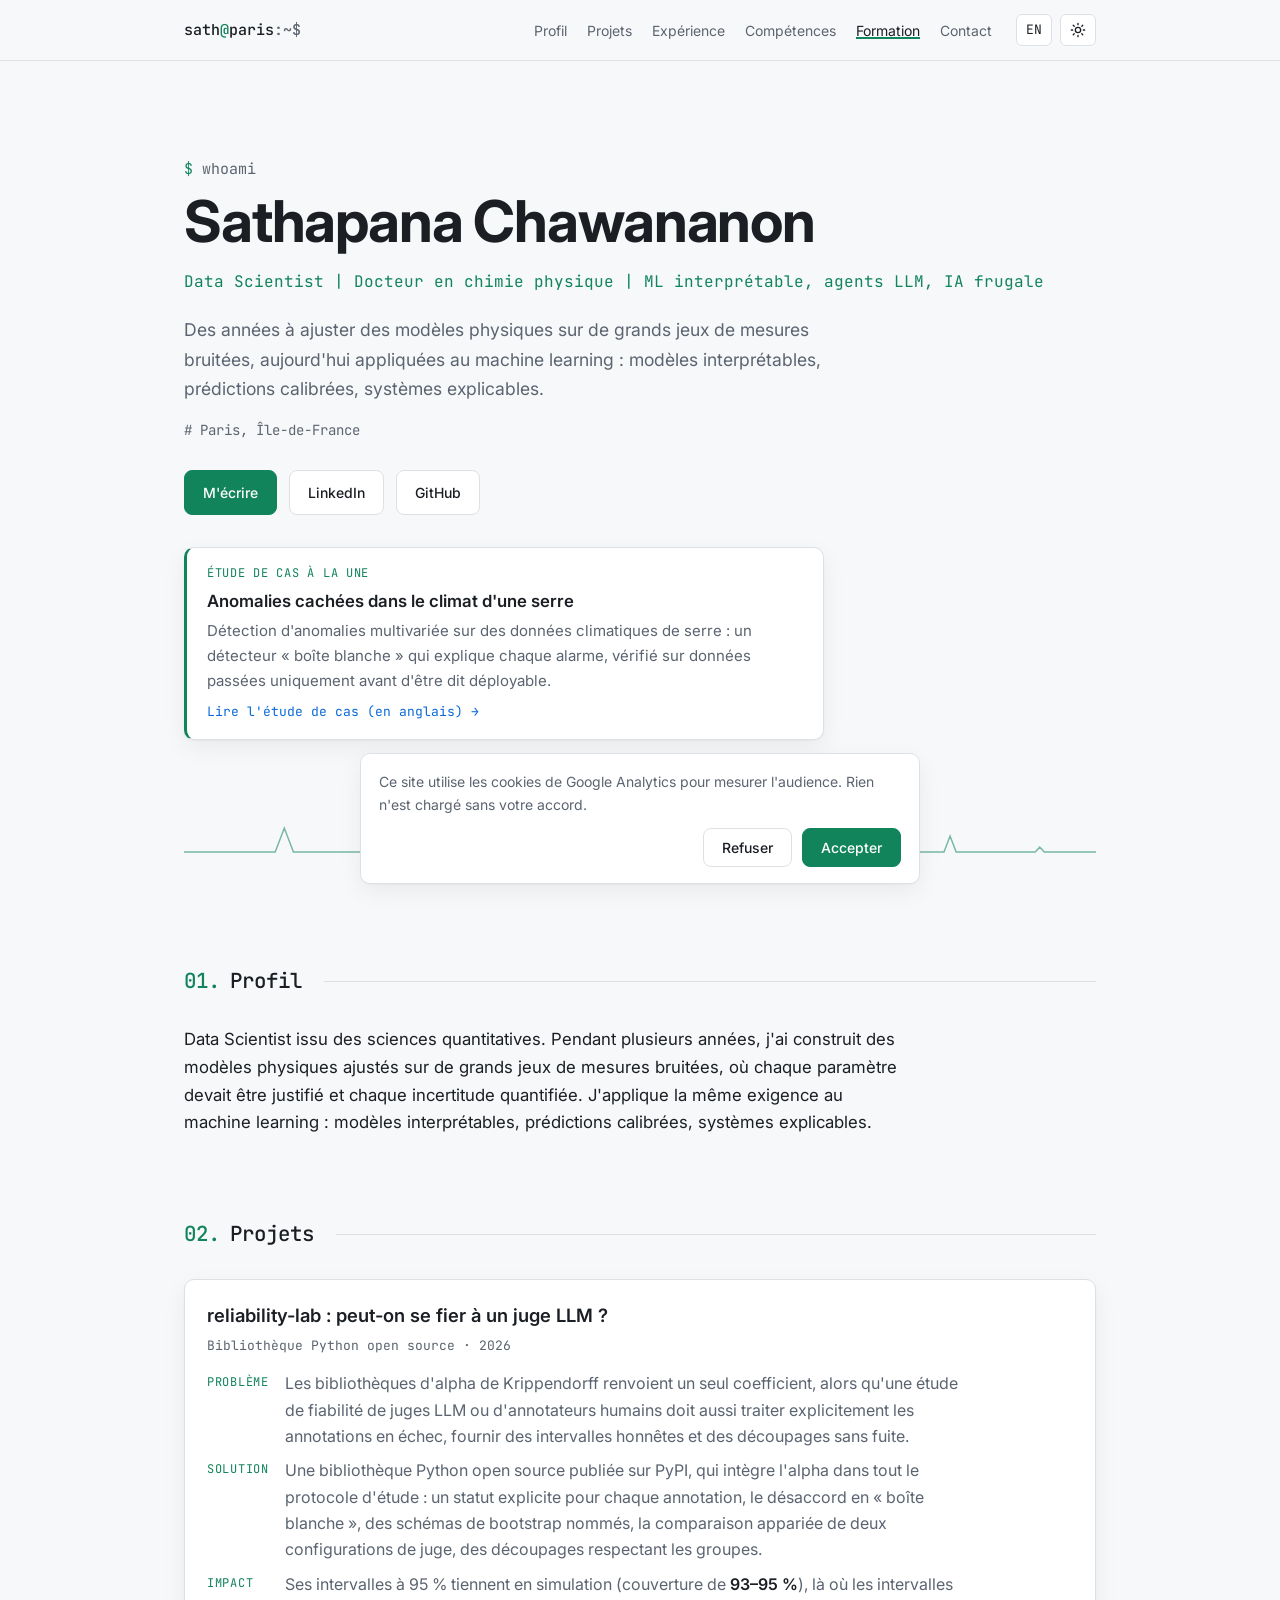
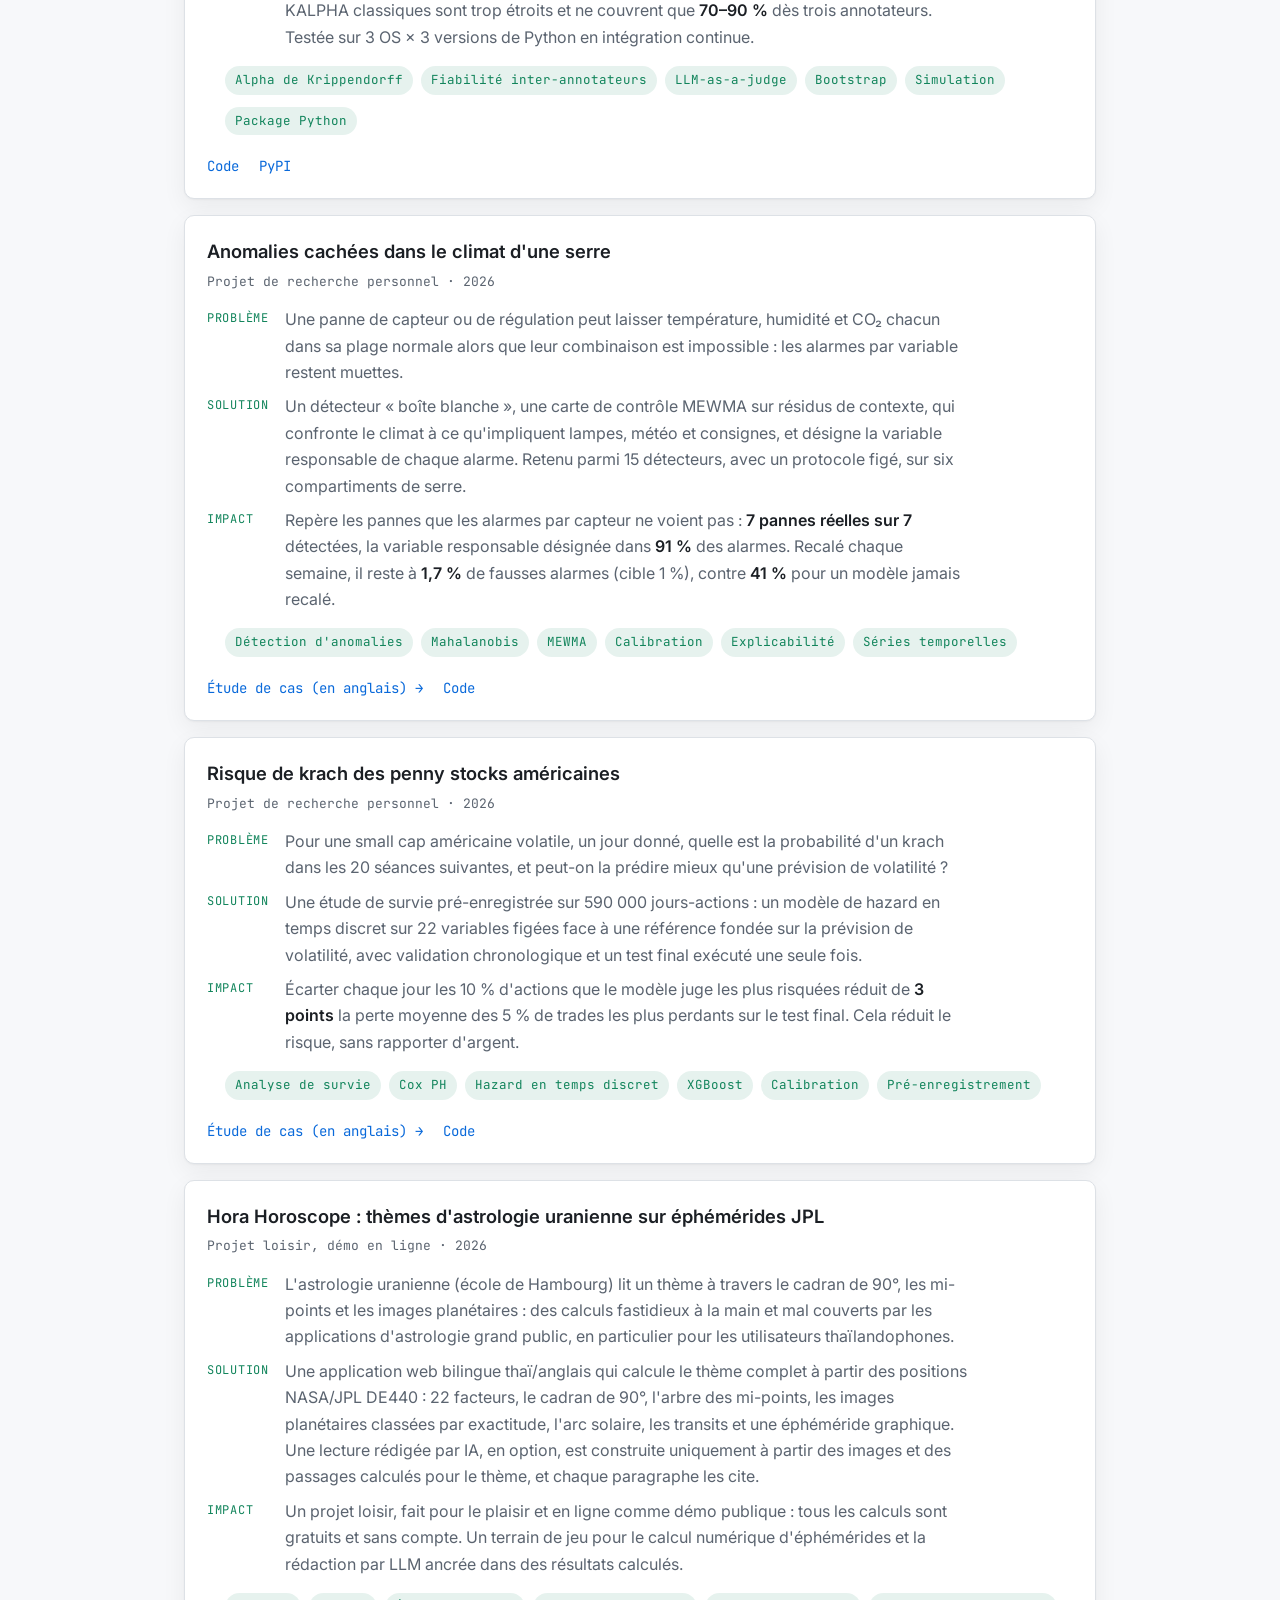
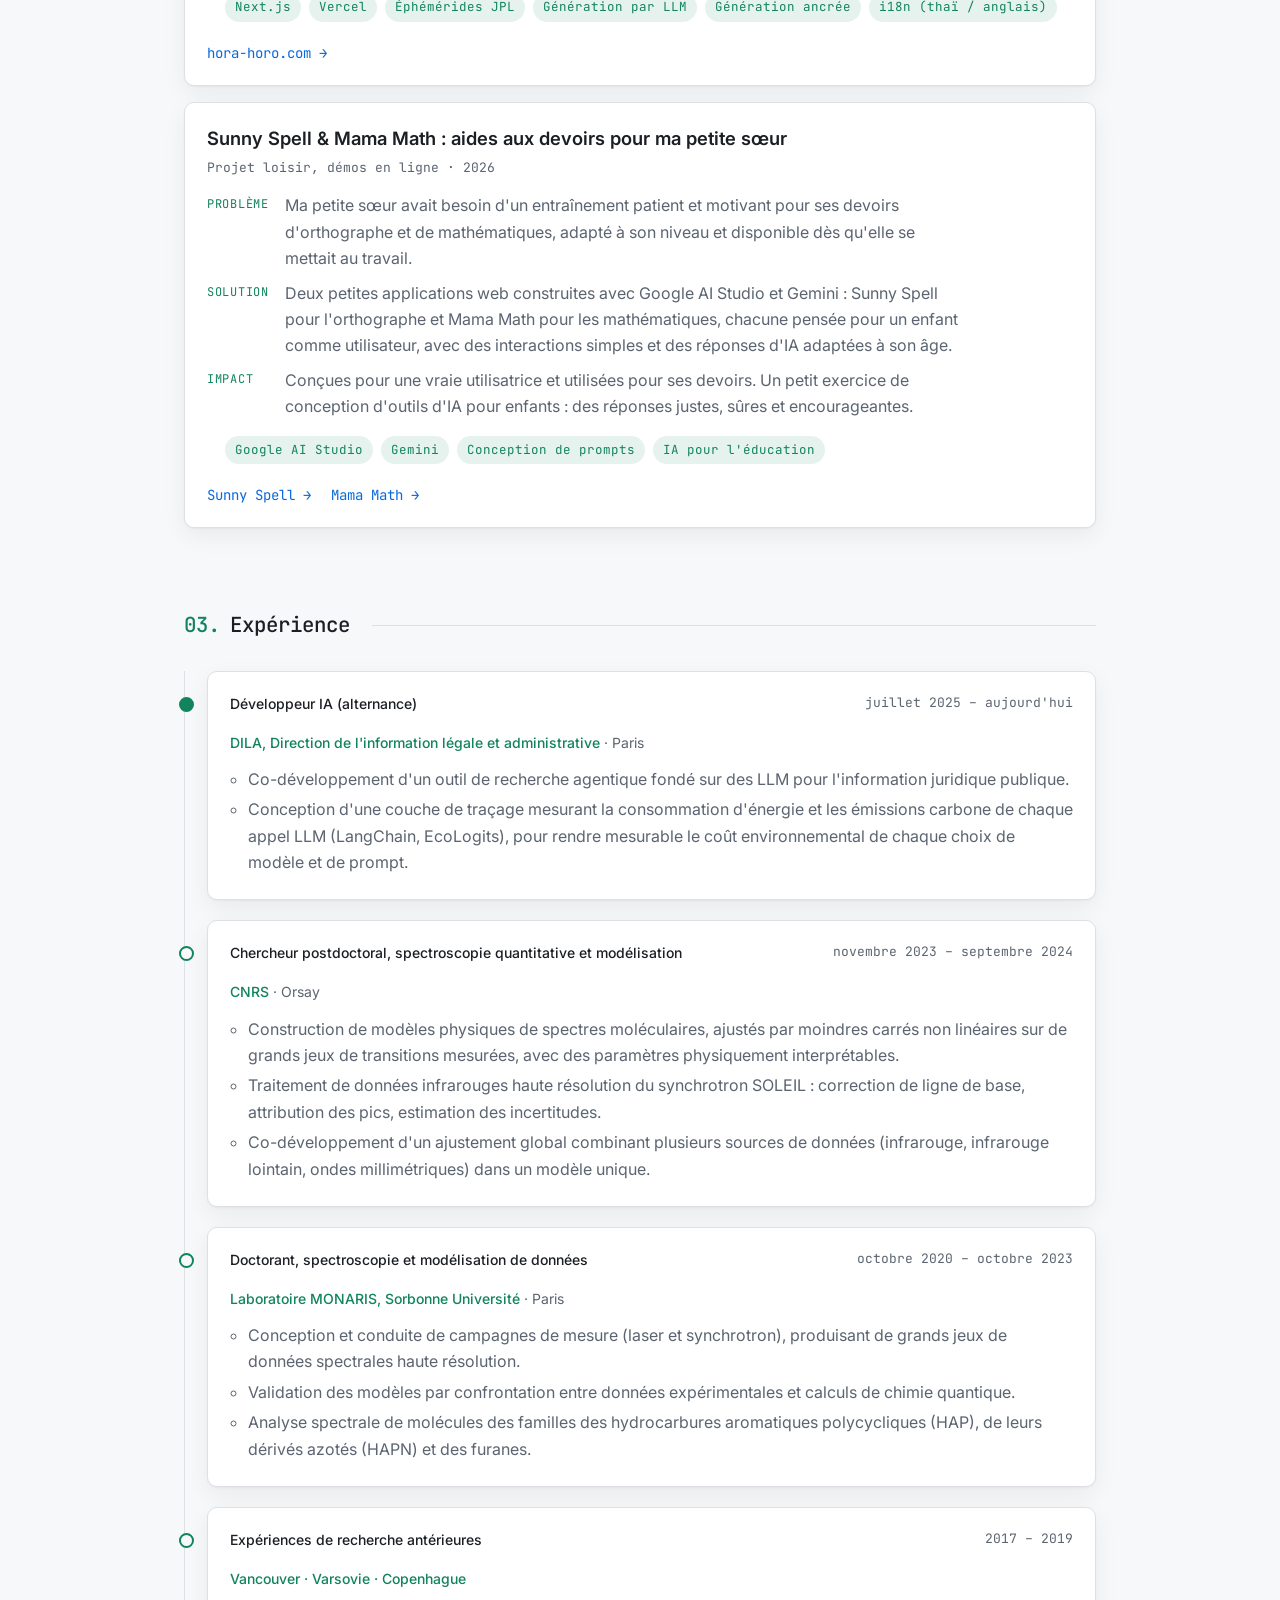
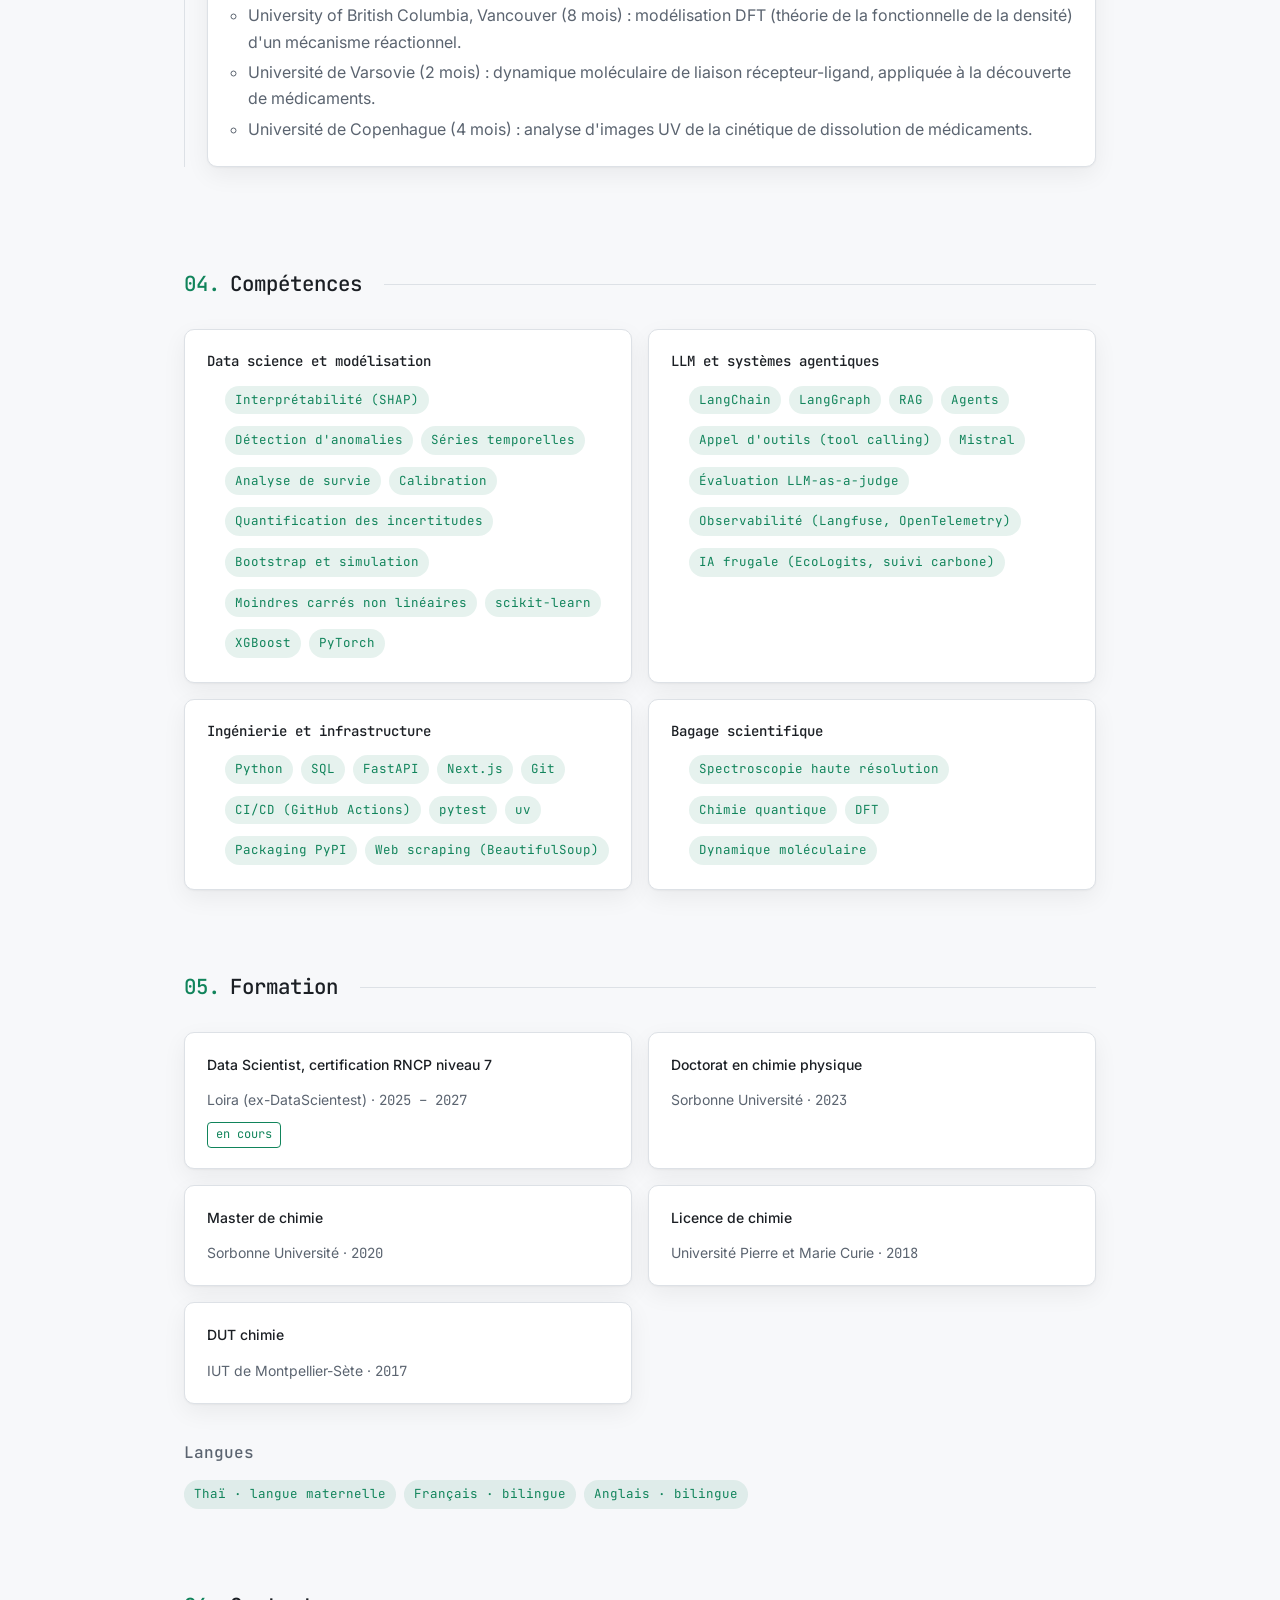
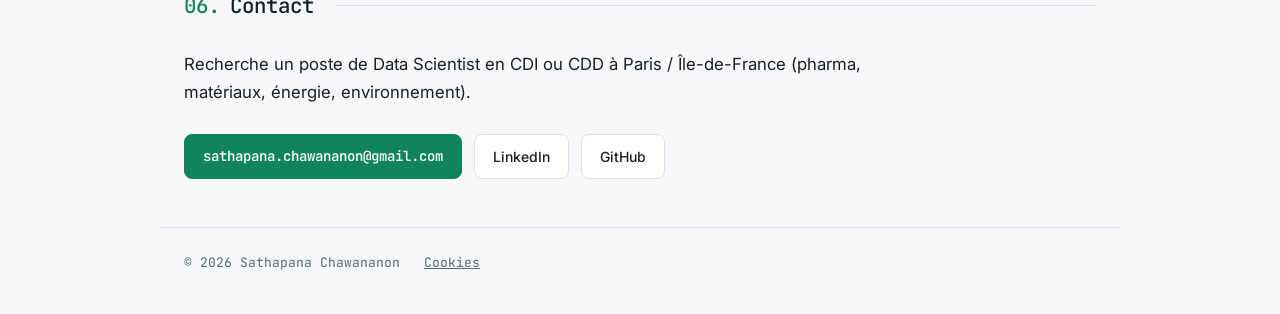
==== commit b4501212: "Point Hora Horoscope card to hora-horo.com Co-Authored-By: Claude Opus 5.5 <noreply@anthropic.com> C" ====
--- a/fr/index.html
+++ b/fr/index.html
@@ -175,7 +175,7 @@
           </p>
         </article>
         <article class="card project-card">
-          <h3 class="project-title"><a href="https://hora-horoscope-web-nine.vercel.app/" target="_blank" rel="noopener">Hora Horoscope : thèmes d'astrologie uranienne sur éphémérides JPL</a></h3>
+          <h3 class="project-title"><a href="https://hora-horo.com/" target="_blank" rel="noopener">Hora Horoscope : thèmes d'astrologie uranienne sur éphémérides JPL</a></h3>
           <p class="project-meta mono">Projet loisir, démo en ligne · 2026</p>
           <dl class="psi">
             <dt class="mono">Problème</dt>
@@ -194,7 +194,7 @@
             <li class="chip">i18n (thaï / anglais)</li>
           </ul>
           <p class="project-links mono">
-            <a href="https://hora-horoscope-web-nine.vercel.app/" target="_blank" rel="noopener">Démo en ligne →</a>
+            <a href="https://hora-horo.com/" target="_blank" rel="noopener">hora-horo.com →</a>
           </p>
         </article>
         <article class="card project-card">
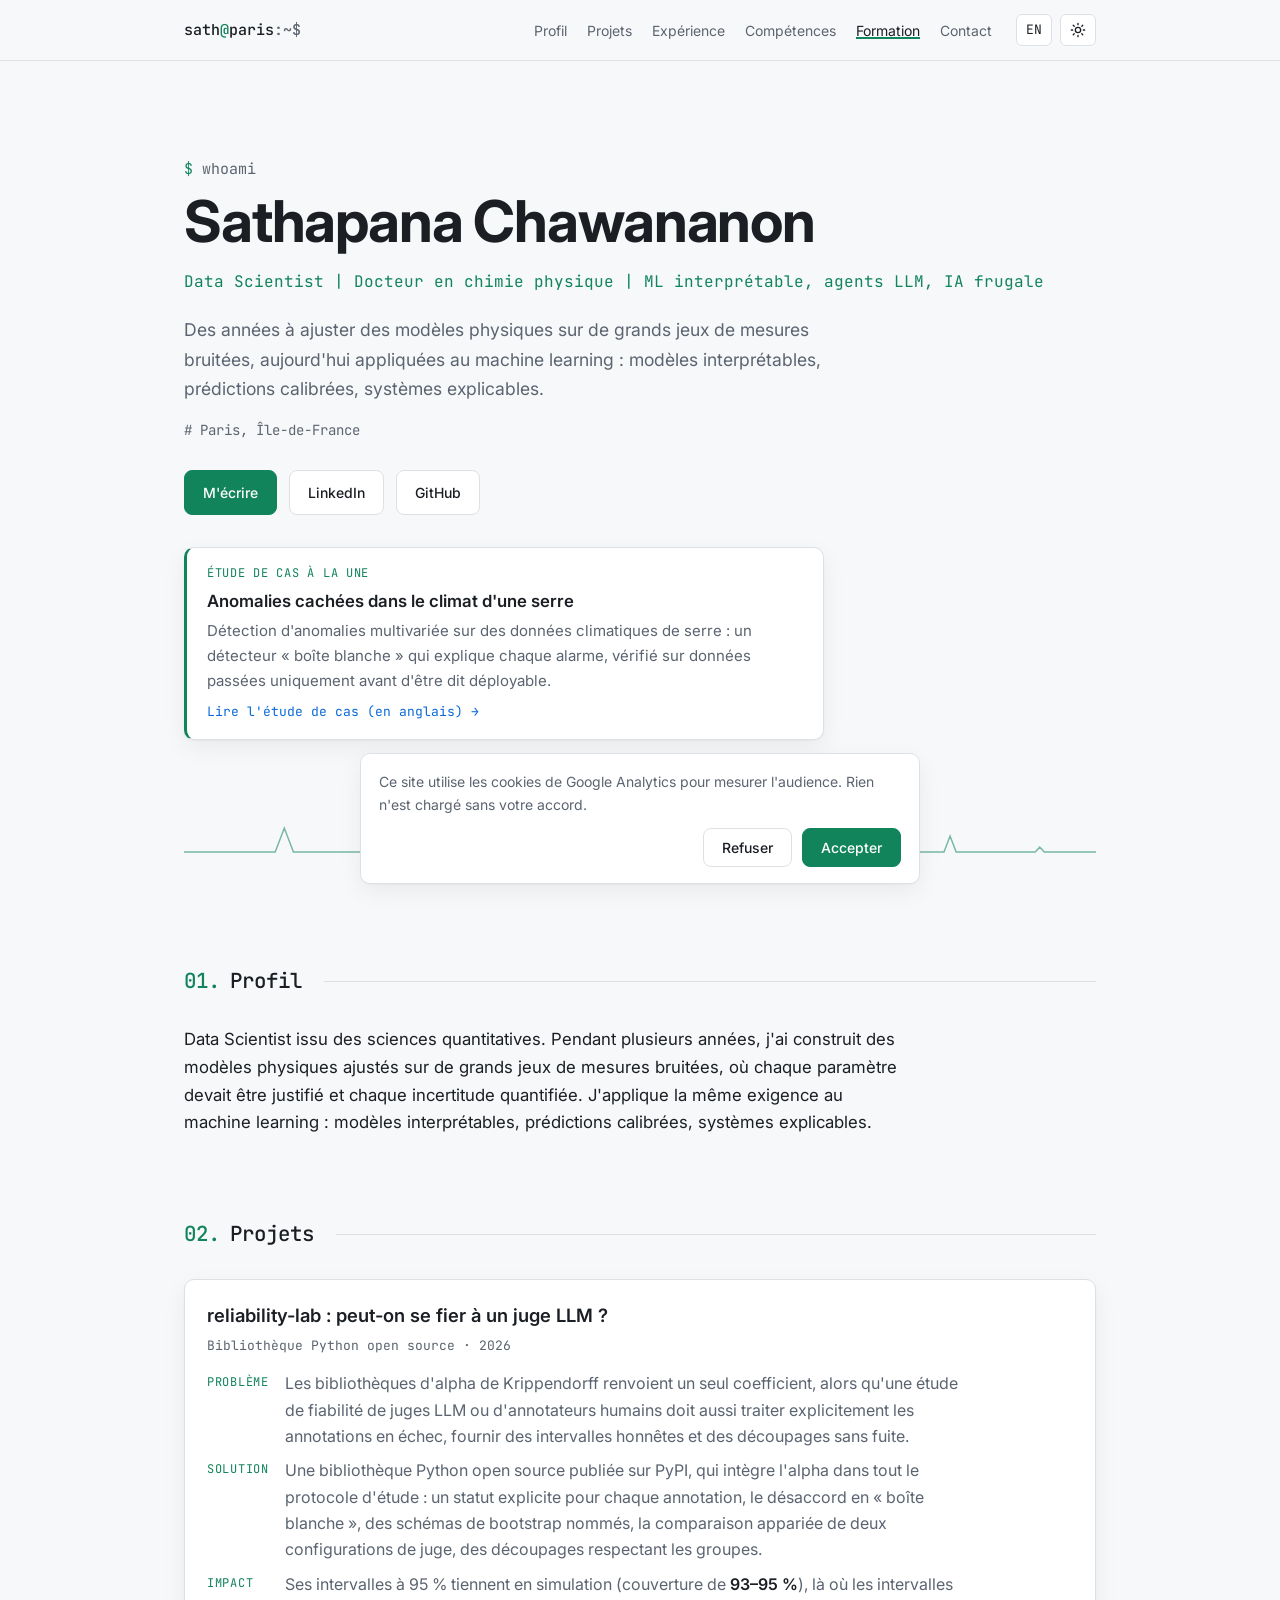
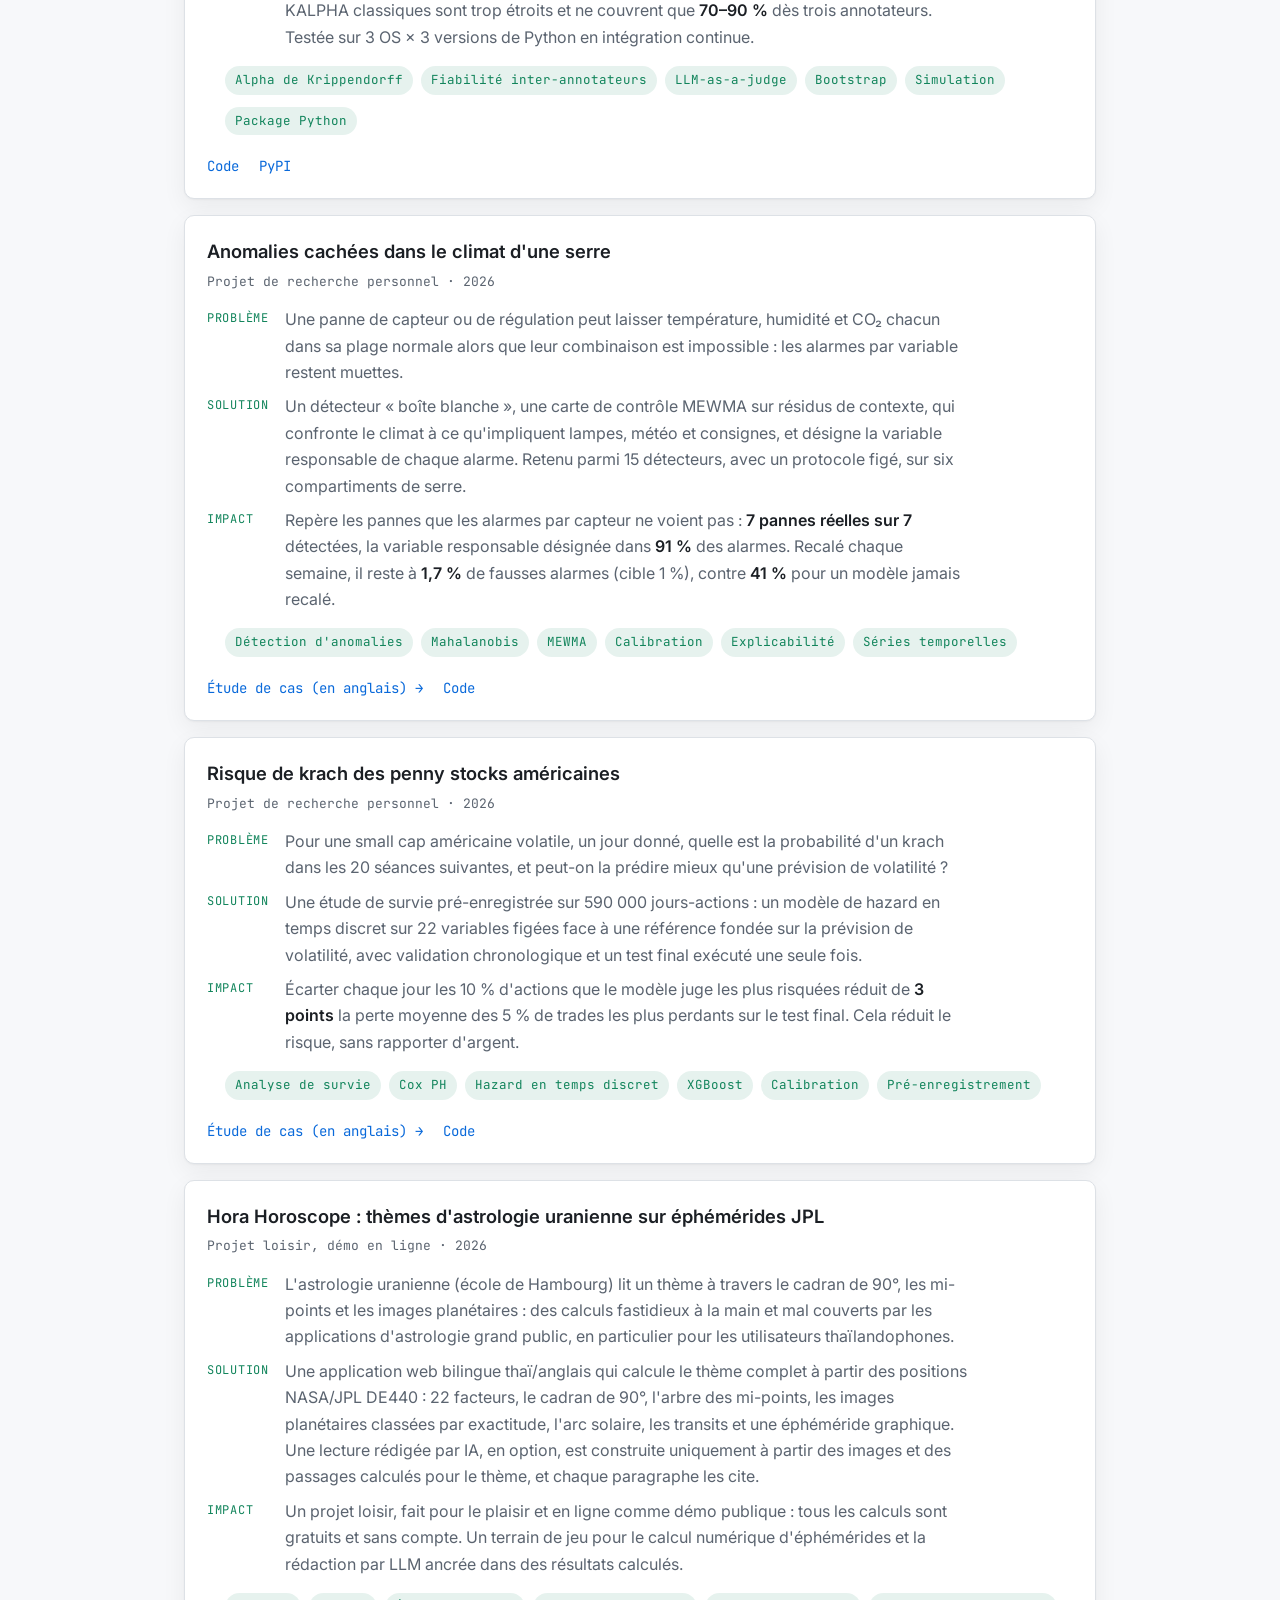
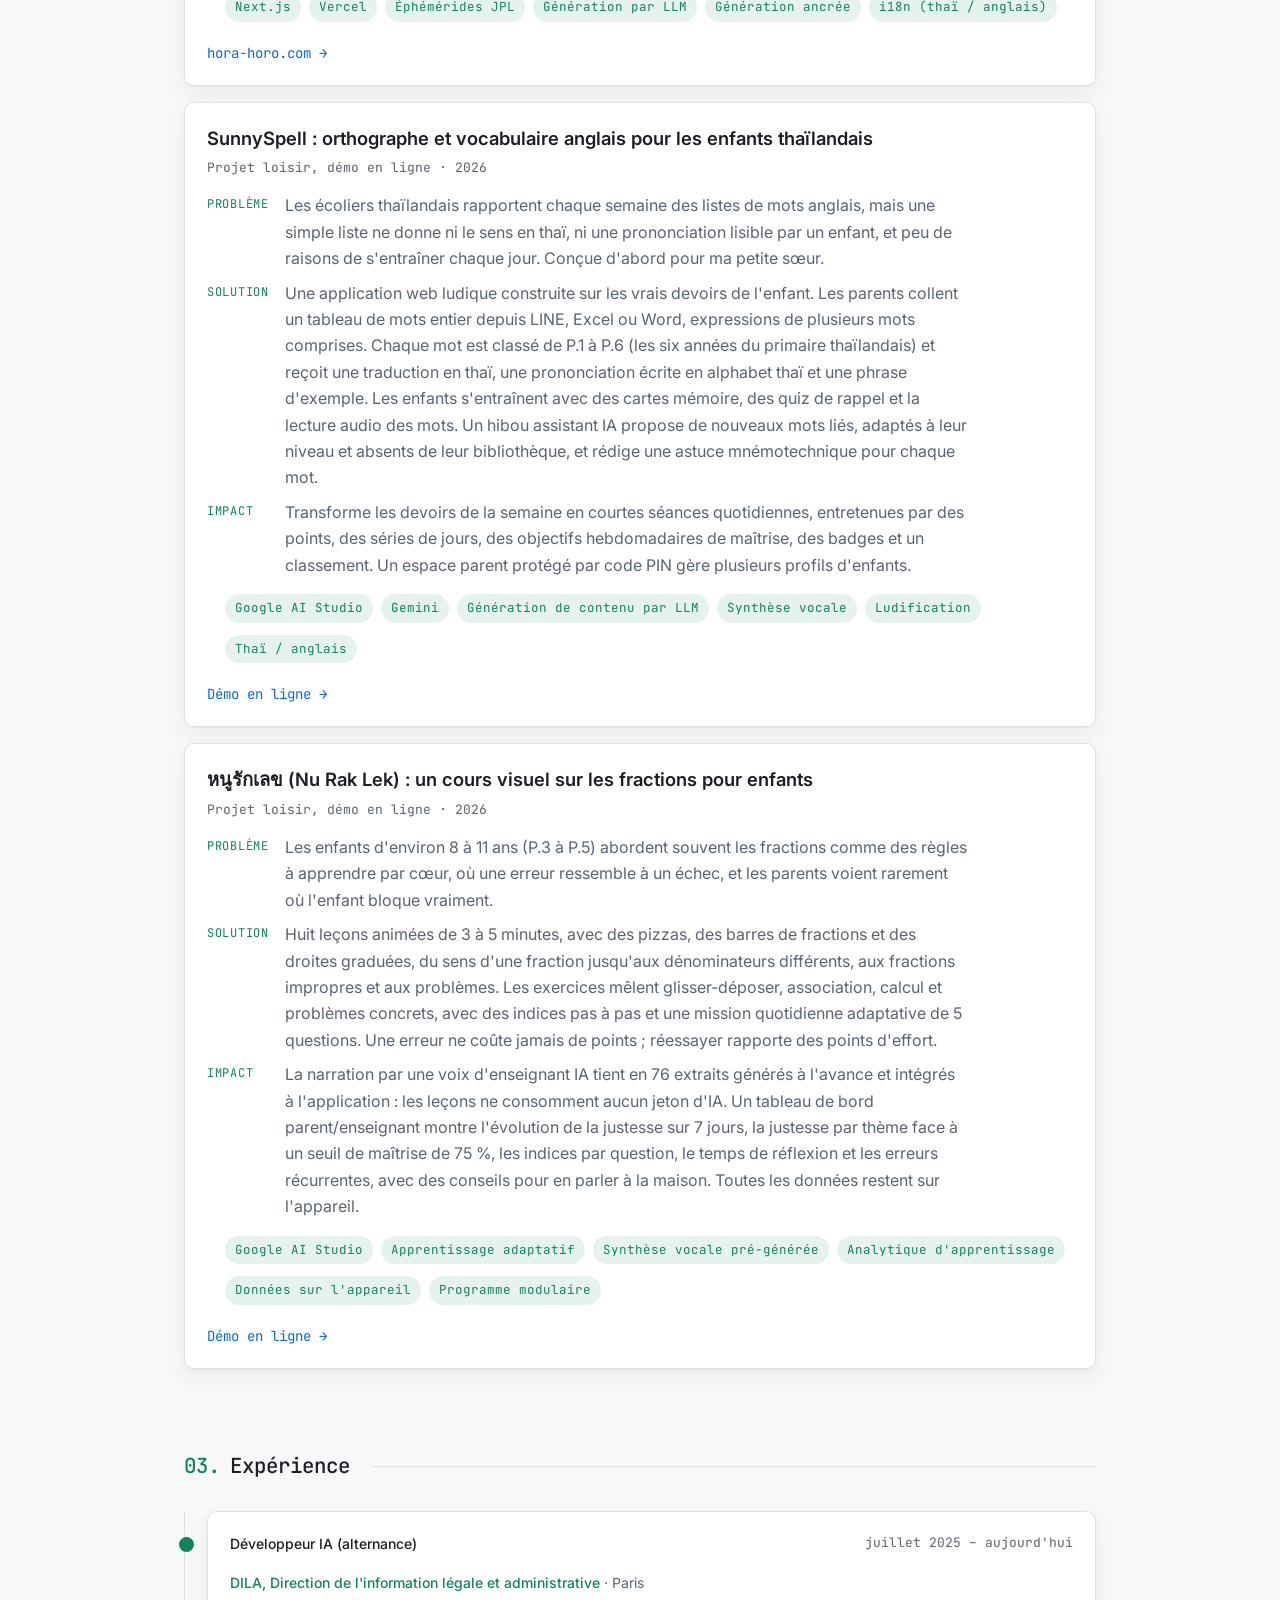
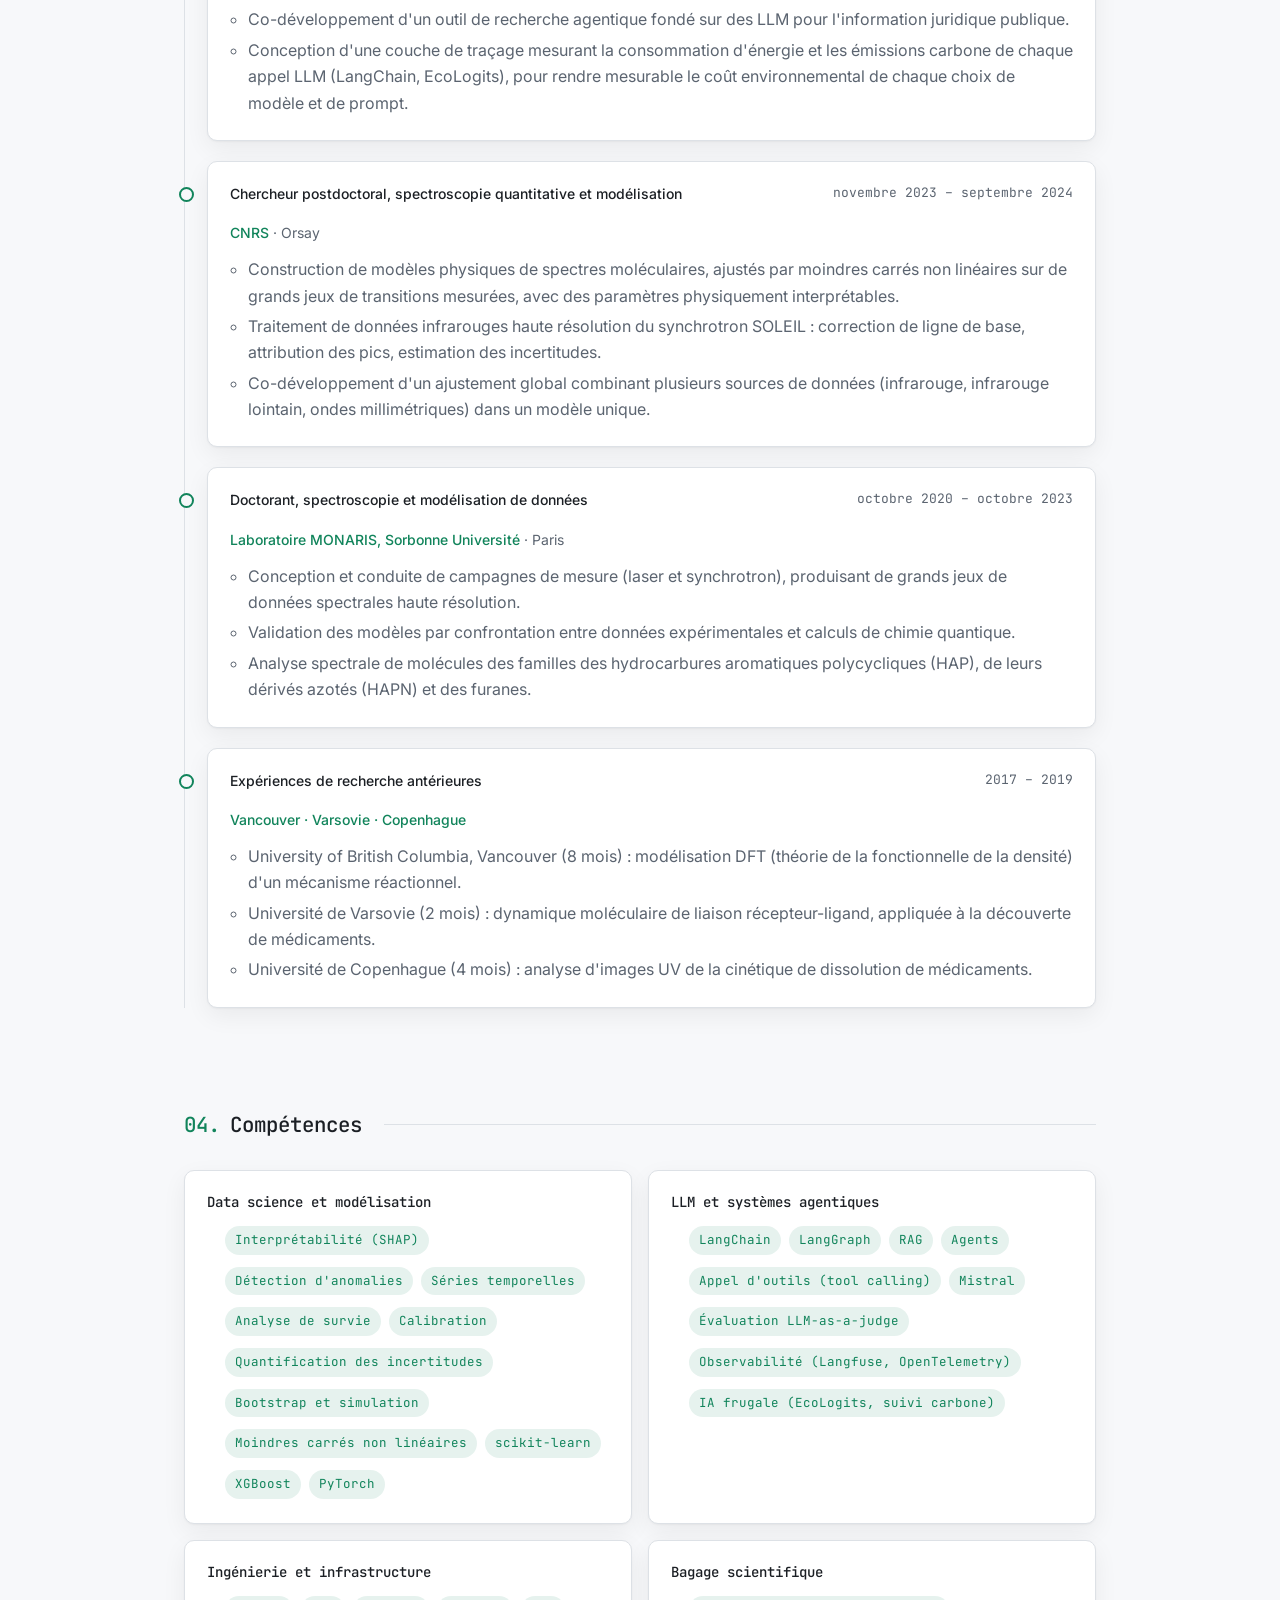
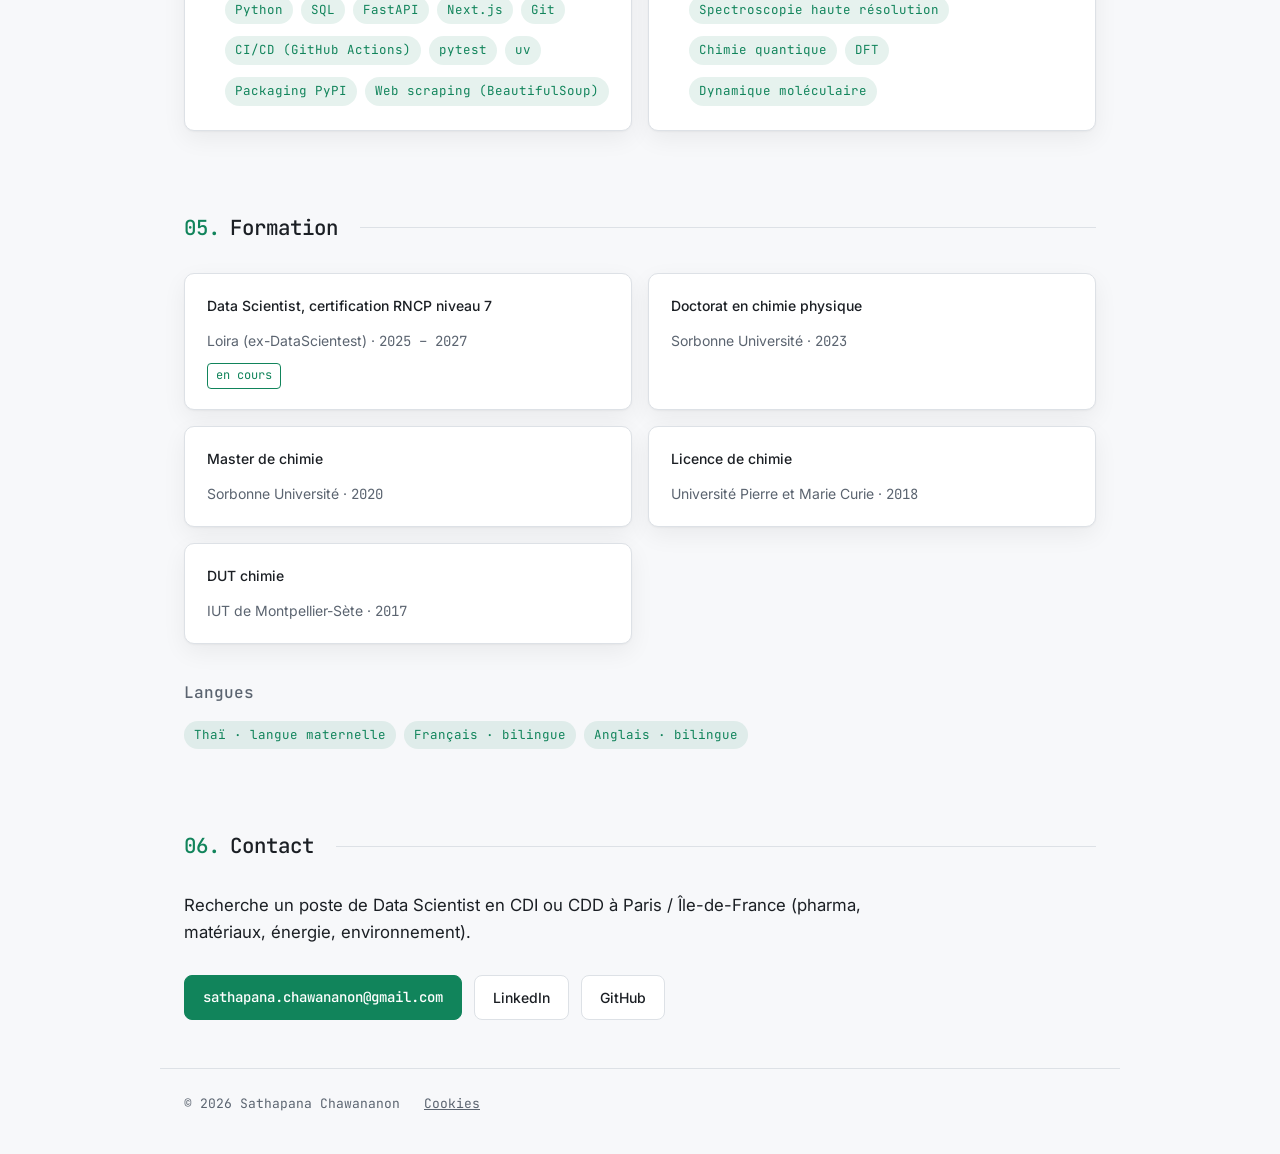
==== commit bb418079: "Split homework helpers into SunnySpell and Nu Rak Lek project cards Co-Authored-By: Claude Opus 5.5 " ====
--- a/fr/index.html
+++ b/fr/index.html
@@ -198,25 +198,49 @@
           </p>
         </article>
         <article class="card project-card">
-          <h3 class="project-title">Sunny Spell &amp; Mama Math : aides aux devoirs pour ma petite sœur</h3>
-          <p class="project-meta mono">Projet loisir, démos en ligne · 2026</p>
-          <dl class="psi">
-            <dt class="mono">Problème</dt>
-            <dd>Ma petite sœur avait besoin d'un entraînement patient et motivant pour ses devoirs d'orthographe et de mathématiques, adapté à son niveau et disponible dès qu'elle se mettait au travail.</dd>
-            <dt class="mono">Solution</dt>
-            <dd>Deux petites applications web construites avec Google AI Studio et Gemini : Sunny Spell pour l'orthographe et Mama Math pour les mathématiques, chacune pensée pour un enfant comme utilisateur, avec des interactions simples et des réponses d'IA adaptées à son âge.</dd>
-            <dt class="mono">Impact</dt>
-            <dd>Conçues pour une vraie utilisatrice et utilisées pour ses devoirs. Un petit exercice de conception d'outils d'IA pour enfants : des réponses justes, sûres et encourageantes.</dd>
+          <h3 class="project-title"><a href="https://sunny-spell.ai.studio" target="_blank" rel="noopener">SunnySpell : orthographe et vocabulaire anglais pour les enfants thaïlandais</a></h3>
+          <p class="project-meta mono">Projet loisir, démo en ligne · 2026</p>
+          <dl class="psi">
+            <dt class="mono">Problème</dt>
+            <dd>Les écoliers thaïlandais rapportent chaque semaine des listes de mots anglais, mais une simple liste ne donne ni le sens en thaï, ni une prononciation lisible par un enfant, et peu de raisons de s'entraîner chaque jour. Conçue d'abord pour ma petite sœur.</dd>
+            <dt class="mono">Solution</dt>
+            <dd>Une application web ludique construite sur les vrais devoirs de l'enfant. Les parents collent un tableau de mots entier depuis LINE, Excel ou Word, expressions de plusieurs mots comprises. Chaque mot est classé de P.1 à P.6 (les six années du primaire thaïlandais) et reçoit une traduction en thaï, une prononciation écrite en alphabet thaï et une phrase d'exemple. Les enfants s'entraînent avec des cartes mémoire, des quiz de rappel et la lecture audio des mots. Un hibou assistant IA propose de nouveaux mots liés, adaptés à leur niveau et absents de leur bibliothèque, et rédige une astuce mnémotechnique pour chaque mot.</dd>
+            <dt class="mono">Impact</dt>
+            <dd>Transforme les devoirs de la semaine en courtes séances quotidiennes, entretenues par des points, des séries de jours, des objectifs hebdomadaires de maîtrise, des badges et un classement. Un espace parent protégé par code PIN gère plusieurs profils d'enfants.</dd>
           </dl>
           <ul class="chips">
             <li class="chip">Google AI Studio</li>
             <li class="chip">Gemini</li>
-            <li class="chip">Conception de prompts</li>
-            <li class="chip">IA pour l'éducation</li>
-          </ul>
-          <p class="project-links mono">
-            <a href="https://sunny-spell.ai.studio" target="_blank" rel="noopener">Sunny Spell →</a>
-            <a href="https://mama-math.ai.studio" target="_blank" rel="noopener">Mama Math →</a>
+            <li class="chip">Génération de contenu par LLM</li>
+            <li class="chip">Synthèse vocale</li>
+            <li class="chip">Ludification</li>
+            <li class="chip">Thaï / anglais</li>
+          </ul>
+          <p class="project-links mono">
+            <a href="https://sunny-spell.ai.studio" target="_blank" rel="noopener">Démo en ligne →</a>
+          </p>
+        </article>
+        <article class="card project-card">
+          <h3 class="project-title"><a href="https://mama-math.ai.studio" target="_blank" rel="noopener"><span lang="th">หนูรักเลข</span> (Nu Rak Lek) : un cours visuel sur les fractions pour enfants</a></h3>
+          <p class="project-meta mono">Projet loisir, démo en ligne · 2026</p>
+          <dl class="psi">
+            <dt class="mono">Problème</dt>
+            <dd>Les enfants d'environ 8 à 11 ans (P.3 à P.5) abordent souvent les fractions comme des règles à apprendre par cœur, où une erreur ressemble à un échec, et les parents voient rarement où l'enfant bloque vraiment.</dd>
+            <dt class="mono">Solution</dt>
+            <dd>Huit leçons animées de 3 à 5 minutes, avec des pizzas, des barres de fractions et des droites graduées, du sens d'une fraction jusqu'aux dénominateurs différents, aux fractions impropres et aux problèmes. Les exercices mêlent glisser-déposer, association, calcul et problèmes concrets, avec des indices pas à pas et une mission quotidienne adaptative de 5 questions. Une erreur ne coûte jamais de points ; réessayer rapporte des points d'effort.</dd>
+            <dt class="mono">Impact</dt>
+            <dd>La narration par une voix d'enseignant IA tient en 76 extraits générés à l'avance et intégrés à l'application : les leçons ne consomment aucun jeton d'IA. Un tableau de bord parent/enseignant montre l'évolution de la justesse sur 7 jours, la justesse par thème face à un seuil de maîtrise de 75 %, les indices par question, le temps de réflexion et les erreurs récurrentes, avec des conseils pour en parler à la maison. Toutes les données restent sur l'appareil.</dd>
+          </dl>
+          <ul class="chips">
+            <li class="chip">Google AI Studio</li>
+            <li class="chip">Apprentissage adaptatif</li>
+            <li class="chip">Synthèse vocale pré-générée</li>
+            <li class="chip">Analytique d'apprentissage</li>
+            <li class="chip">Données sur l'appareil</li>
+            <li class="chip">Programme modulaire</li>
+          </ul>
+          <p class="project-links mono">
+            <a href="https://mama-math.ai.studio" target="_blank" rel="noopener">Démo en ligne →</a>
           </p>
         </article>
       </div>
